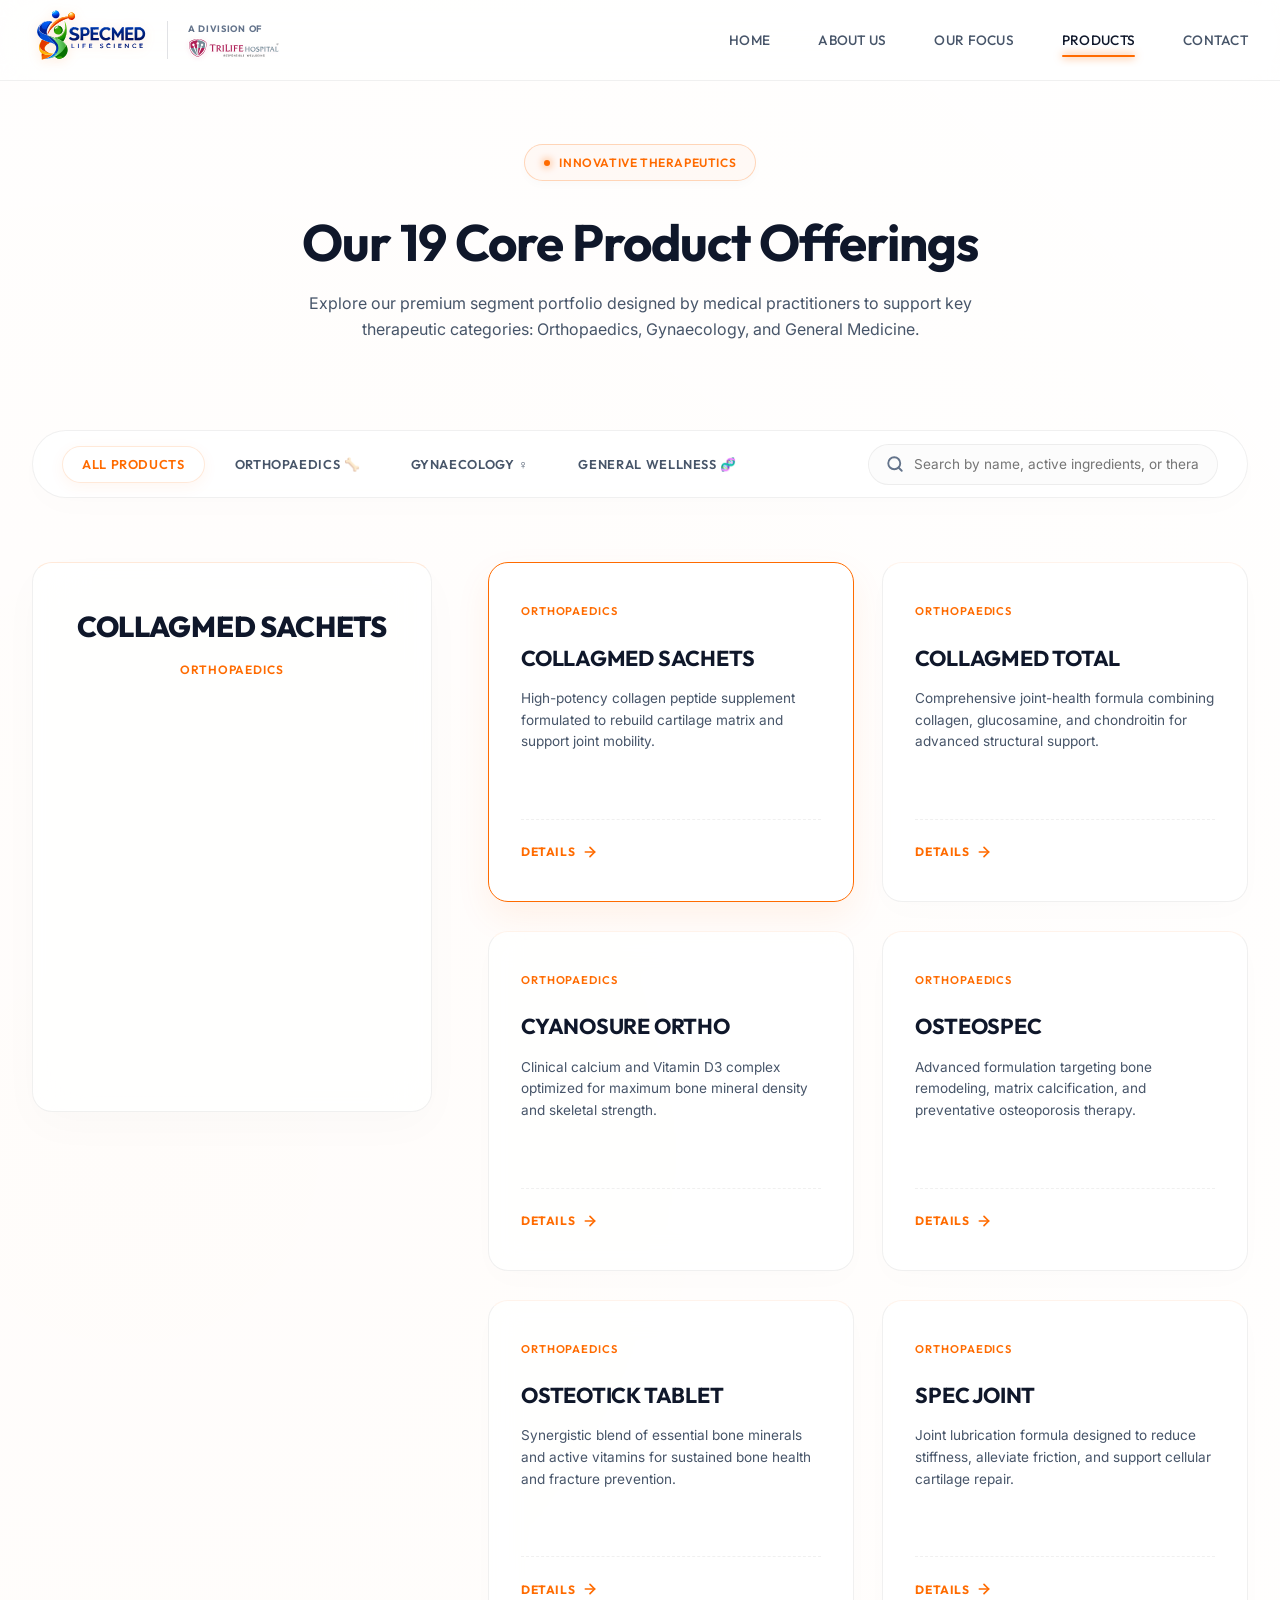
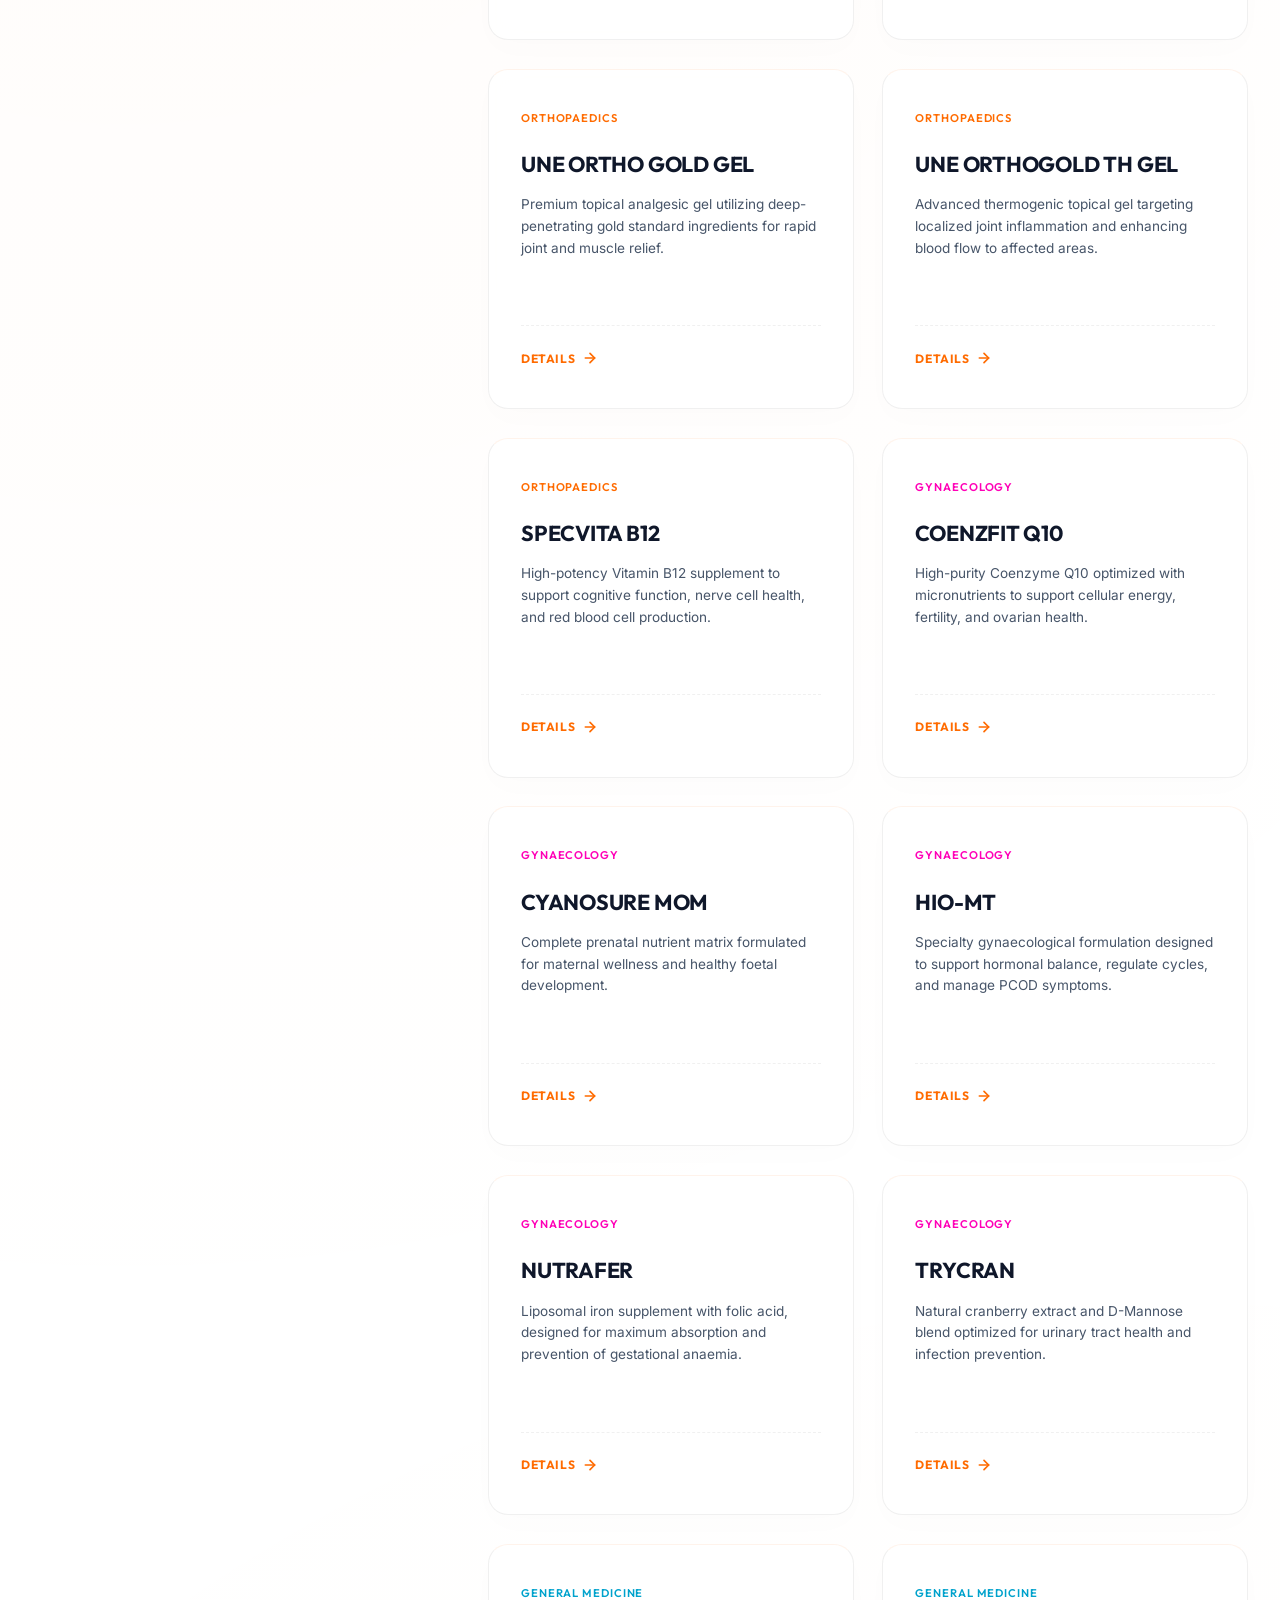
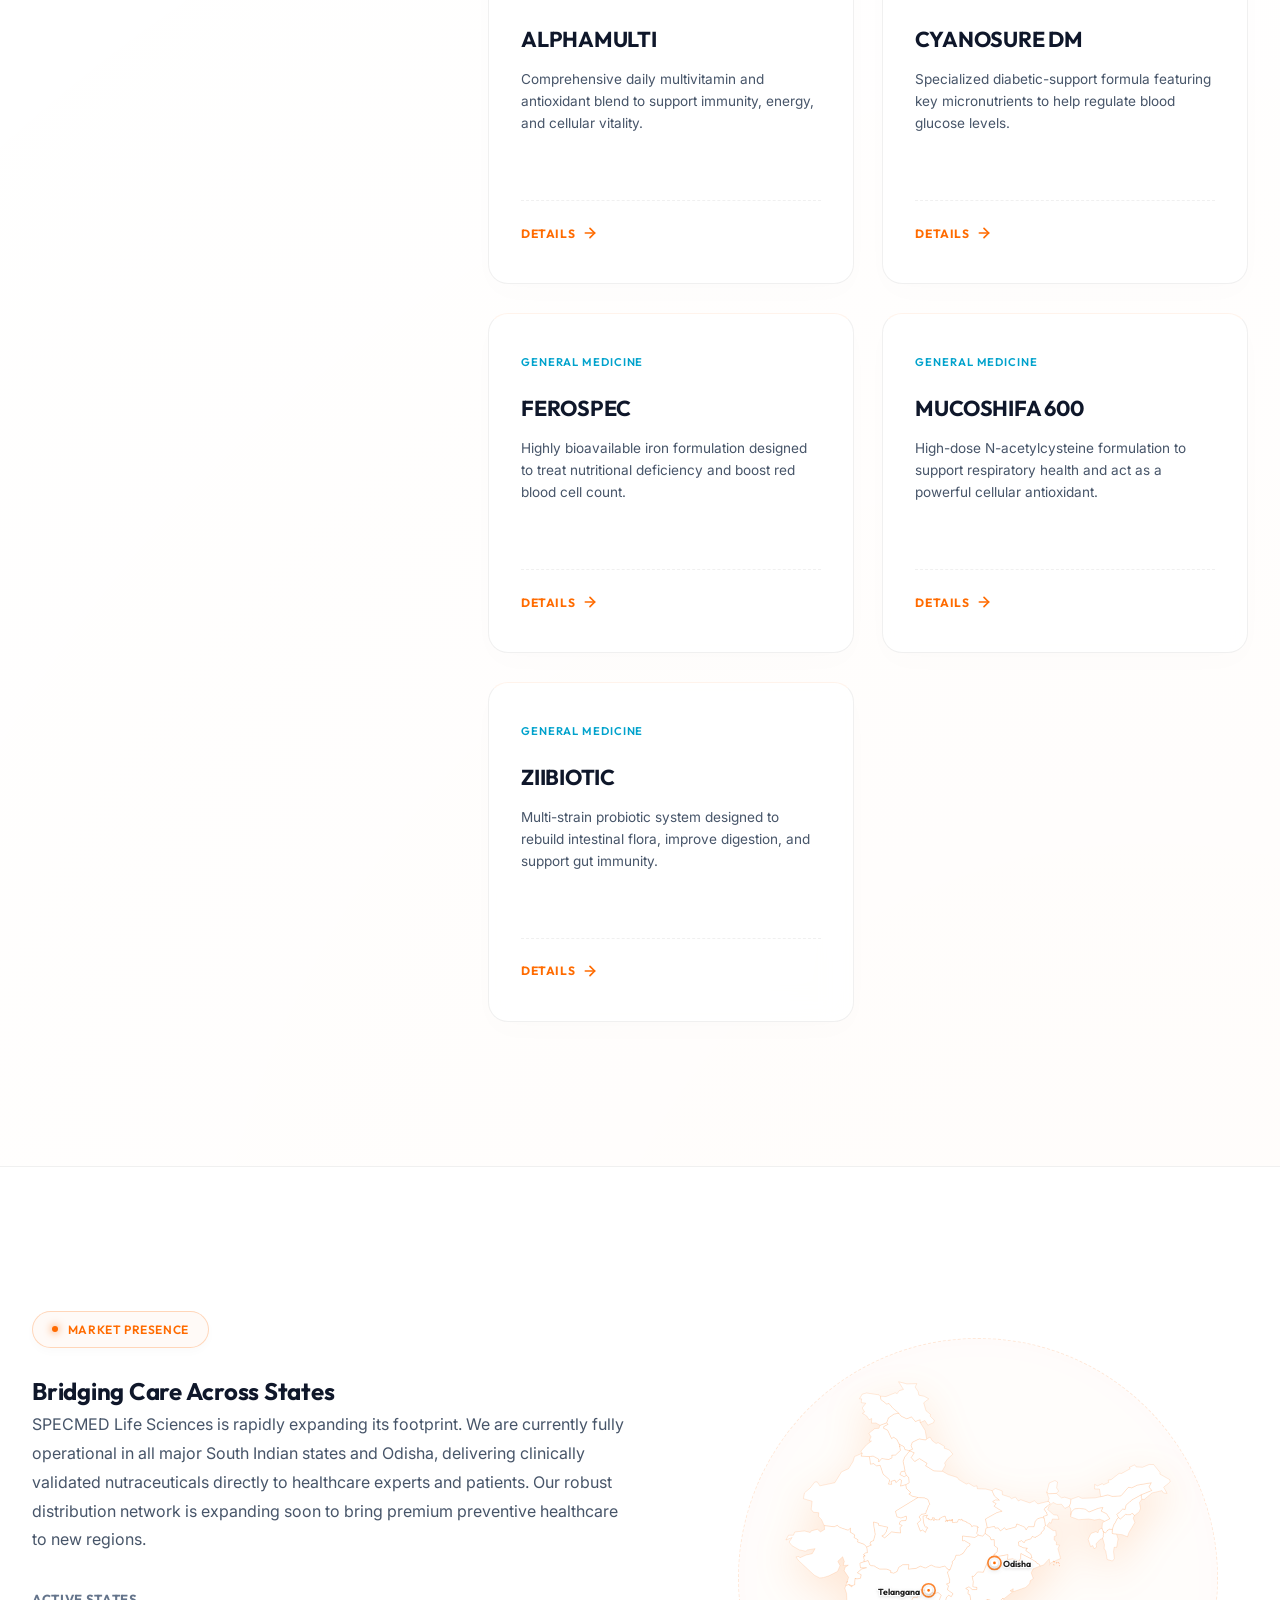
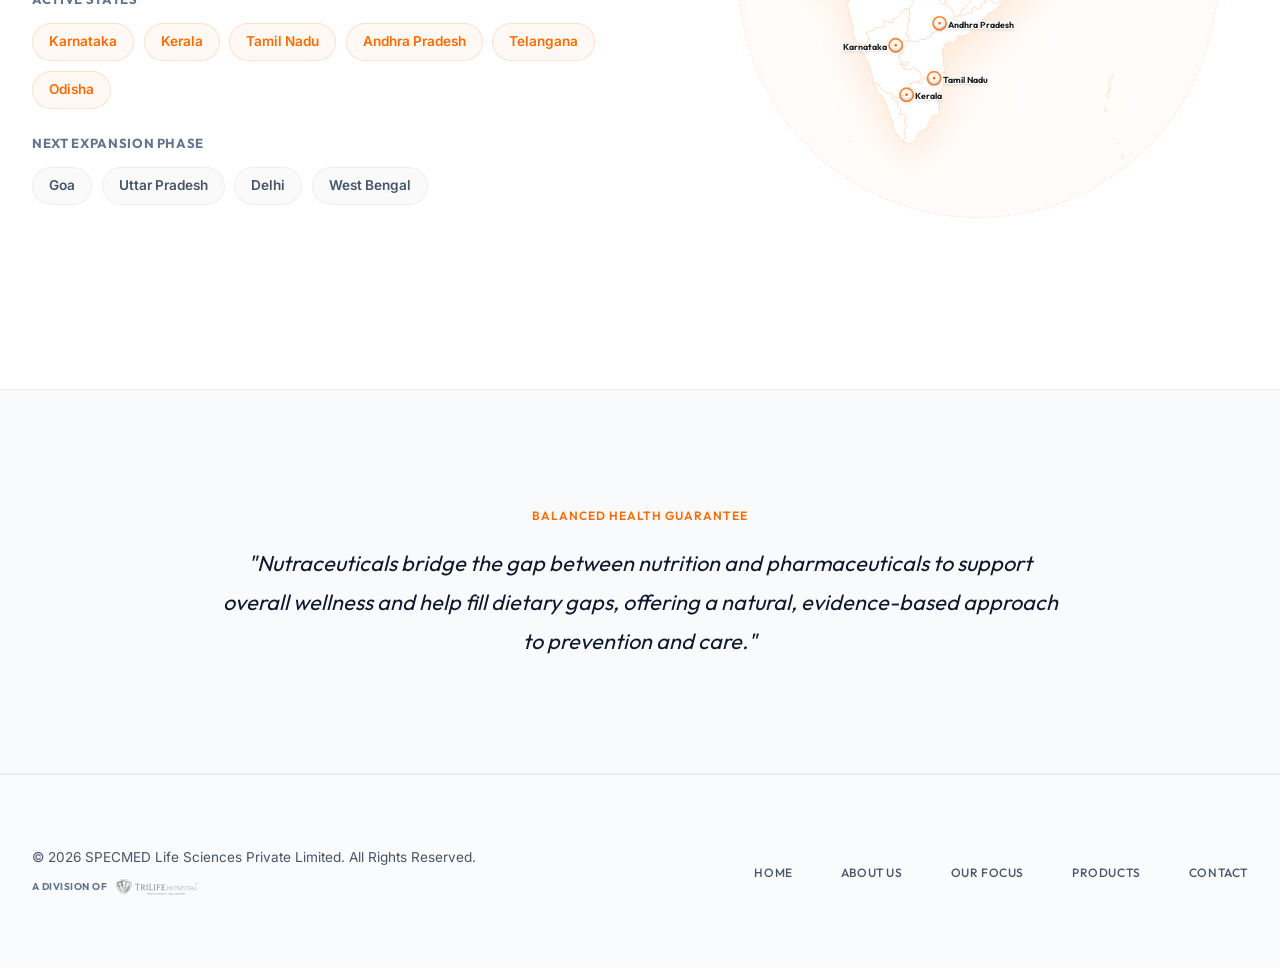
==== products.html @ 6618d9c5 "Initial commit: SpecMed website layout and assets" ====
<!DOCTYPE html>
<html lang="en">
<head>
    <meta charset="UTF-8">
    <meta name="viewport" content="width=device-width, initial-scale=1.0">
    <title>SPECMED Life Sciences | Pioneering Preventive Healthcare</title>
    <meta name="description" content="SPECMED Life Sciences Private Limited is a fast-growing pharmaceutical company based in Bengaluru, India. Founded by surgeons, we deliver quality medicines and preventive nutraceuticals.">
    <!-- CSS Stylesheet -->
    <link rel="stylesheet" href="styles.css">
</head>
<body>

    <!-- Background 3D effects canvases (visual enhancements behind text content) -->
    <div id="particles-bg-canvas"></div>

    <!-- Header / Navigation Bar -->
    <header class="header" id="header">
        <div class="container nav-container">
            <!-- Brand Identity -->
                        <div class="brand">
                <a href="index.html" class="logo-wrapper" style="text-decoration: none; color: inherit;">
                    <!-- Clean display of updated SVG logo -->
                    <img src="logo updated.svg" alt="SPECMED Life Sciences Logo">
                </a>
                <div class="brand-divider"></div>
                <a href="https://www.trilife.in/" target="_blank" class="division-badge" style="text-decoration: none; color: inherit;">
                    <span class="division-text">A Division of</span>
                    <img src="trilife_logo.svg" alt="TriLife Hospital Logo" class="trilife-logo">
                </a>
            </div>

            <!-- Navigation Links -->
            <nav>
                <ul class="nav-menu" id="nav-menu">
                    <li><a href="index.html" class="nav-link">Home</a></li>
                    <li><a href="about.html" class="nav-link">About Us</a></li>
                    <li><a href="focus.html" class="nav-link">Our Focus</a></li>
                    <li><a href="products.html" class="nav-link">Products</a></li>
                    <li><a href="contact.html" class="nav-link">Contact</a></li>
                </ul>
            </nav>

            <!-- Mobile Nav Toggle -->
            <button class="nav-toggle" id="nav-toggle" aria-label="Toggle Menu">
                <span></span>
                <span></span>
                <span></span>
            </button>
        </div>
    </header>

    <!-- Main Content -->
    <main>
        <section class="product-section section-padding" id="products">
            <div class="container">
                <div class="product-header">
                    <span class="badge">Innovative Therapeutics</span>
                    <h2>Our 19 Core Product Offerings</h2>
                    <p>Explore our premium segment portfolio designed by medical practitioners to support key therapeutic categories: Orthopaedics, Gynaecology, and General Medicine.</p>
                </div>

                <div class="product-controls">
                    <div class="product-filters">
                        <button class="filter-btn active" data-filter="all">All Products</button>
                        <button class="filter-btn" data-filter="Orthopaedics">Orthopaedics &#129460;</button>
                        <button class="filter-btn" data-filter="Gynaecology">Gynaecology &#9792;</button>
                        <button class="filter-btn" data-filter="General Medicine">General Wellness &#129516;</button>
                    </div>
                    <div class="product-search-wrapper">
                        <svg class="search-icon" width="18" height="18" viewBox="0 0 24 24" fill="none" stroke="currentColor" stroke-width="2.5" stroke-linecap="round" stroke-linejoin="round"><circle cx="11" cy="11" r="8"></circle><line x1="21" y1="21" x2="16.65" y2="16.65"></line></svg>
                        <input type="text" id="product-search" placeholder="Search by name, active ingredients, or therapeutic uses...">
                    </div>
                </div>

                <div class="product-catalog-split">
                    <!-- Left: Sticky 3D Pill Bottle Visualizer -->
                    <div class="product-3d-sticky-viewer">
                        <div class="product-3d-title-overlay">
                            <h3 id="bottle-preview-title">COLLAGMED SACHETS</h3>
                            <span id="bottle-preview-category">Orthopaedics</span>
                        </div>
                        <div id="product-3d-canvas" style="width: 100%; height: 100%;"></div>
                        <div class="product-custom-photo-container" id="product-custom-photo-container" style="display: none;">
                            <div class="product-custom-photo-wrapper" id="product-custom-photo-wrapper">
                                <div class="product-custom-photo-inner" id="product-custom-photo-inner">
                                    <img id="product-custom-photo" src="" alt="Product Photo">
                                </div>
                            </div>
                        </div>
                    </div>

                    <!-- Right: Product Grid (19 products) -->
                    <div class="product-grid-right">
                        <!-- Card 1 (Ortho) -->
                        <div class="product-card active" data-name="COLLAGMED SACHETS" data-category="Orthopaedics" data-color="0xff6b00">
                            <span class="product-cat-tag">Orthopaedics</span>
                            <div class="product-info">
                                <h4 class="product-title">COLLAGMED SACHETS</h4>
                                <p class="product-desc">High-potency collagen peptide supplement formulated to rebuild cartilage matrix and support joint mobility.</p>
                            </div>
                            <div class="product-footer">
                                <a href="contact.html" class="product-link">
                                    Details
                                    <svg width="16" height="16" viewBox="0 0 24 24" fill="none" stroke="currentColor" stroke-width="2.5" stroke-linecap="round" stroke-linejoin="round"><line x1="5" y1="12" x2="19" y2="12"></line><polyline points="12 5 19 12 12 19"></polyline></svg>
                                </a>
                            </div>
                        </div>

                        <!-- Card 2 (Ortho) -->
                        <div class="product-card" data-name="COLLAGMED TOTAL" data-category="Orthopaedics" data-color="0xff6b00">
                            <span class="product-cat-tag">Orthopaedics</span>
                            <div class="product-info">
                                <h4 class="product-title">COLLAGMED TOTAL</h4>
                                <p class="product-desc">Comprehensive joint-health formula combining collagen, glucosamine, and chondroitin for advanced structural support.</p>
                            </div>
                            <div class="product-footer">
                                <a href="contact.html" class="product-link">
                                    Details
                                    <svg width="16" height="16" viewBox="0 0 24 24" fill="none" stroke="currentColor" stroke-width="2.5" stroke-linecap="round" stroke-linejoin="round"><line x1="5" y1="12" x2="19" y2="12"></line><polyline points="12 5 19 12 12 19"></polyline></svg>
                                </a>
                            </div>
                        </div>

                        <!-- Card 3 (Ortho) -->
                        <div class="product-card" data-name="CYANOSURE ORTHO" data-category="Orthopaedics" data-color="0xff6b00">
                            <span class="product-cat-tag">Orthopaedics</span>
                            <div class="product-info">
                                <h4 class="product-title">CYANOSURE ORTHO</h4>
                                <p class="product-desc">Clinical calcium and Vitamin D3 complex optimized for maximum bone mineral density and skeletal strength.</p>
                            </div>
                            <div class="product-footer">
                                <a href="contact.html" class="product-link">
                                    Details
                                    <svg width="16" height="16" viewBox="0 0 24 24" fill="none" stroke="currentColor" stroke-width="2.5" stroke-linecap="round" stroke-linejoin="round"><line x1="5" y1="12" x2="19" y2="12"></line><polyline points="12 5 19 12 12 19"></polyline></svg>
                                </a>
                            </div>
                        </div>

                        <!-- Card 4 (Ortho) -->
                        <div class="product-card" data-name="OSTEOSPEC" data-category="Orthopaedics" data-color="0xff6b00">
                            <span class="product-cat-tag">Orthopaedics</span>
                            <div class="product-info">
                                <h4 class="product-title">OSTEOSPEC</h4>
                                <p class="product-desc">Advanced formulation targeting bone remodeling, matrix calcification, and preventative osteoporosis therapy.</p>
                            </div>
                            <div class="product-footer">
                                <a href="contact.html" class="product-link">
                                    Details
                                    <svg width="16" height="16" viewBox="0 0 24 24" fill="none" stroke="currentColor" stroke-width="2.5" stroke-linecap="round" stroke-linejoin="round"><line x1="5" y1="12" x2="19" y2="12"></line><polyline points="12 5 19 12 12 19"></polyline></svg>
                                </a>
                            </div>
                        </div>

                        <!-- Card 5 (Ortho) -->
                        <div class="product-card" data-name="OSTEOTICK TABLET" data-category="Orthopaedics" data-color="0xff6b00">
                            <span class="product-cat-tag">Orthopaedics</span>
                            <div class="product-info">
                                <h4 class="product-title">OSTEOTICK TABLET</h4>
                                <p class="product-desc">Synergistic blend of essential bone minerals and active vitamins for sustained bone health and fracture prevention.</p>
                            </div>
                            <div class="product-footer">
                                <a href="contact.html" class="product-link">
                                    Details
                                    <svg width="16" height="16" viewBox="0 0 24 24" fill="none" stroke="currentColor" stroke-width="2.5" stroke-linecap="round" stroke-linejoin="round"><line x1="5" y1="12" x2="19" y2="12"></line><polyline points="12 5 19 12 12 19"></polyline></svg>
                                </a>
                            </div>
                        </div>

                        <!-- Card 6 (Ortho) -->
                        <div class="product-card" data-name="SPEC JOINT" data-category="Orthopaedics" data-color="0xff6b00">
                            <span class="product-cat-tag">Orthopaedics</span>
                            <div class="product-info">
                                <h4 class="product-title">SPEC JOINT</h4>
                                <p class="product-desc">Joint lubrication formula designed to reduce stiffness, alleviate friction, and support cellular cartilage repair.</p>
                            </div>
                            <div class="product-footer">
                                <a href="contact.html" class="product-link">
                                    Details
                                    <svg width="16" height="16" viewBox="0 0 24 24" fill="none" stroke="currentColor" stroke-width="2.5" stroke-linecap="round" stroke-linejoin="round"><line x1="5" y1="12" x2="19" y2="12"></line><polyline points="12 5 19 12 12 19"></polyline></svg>
                                </a>
                            </div>
                        </div>

                        <!-- Card 7 (Ortho) -->
                        <div class="product-card" data-name="UNE ORTHO GOLD GEL" data-category="Orthopaedics" data-color="0xff6b00">
                            <span class="product-cat-tag">Orthopaedics</span>
                            <div class="product-info">
                                <h4 class="product-title">UNE ORTHO GOLD GEL</h4>
                                <p class="product-desc">Premium topical analgesic gel utilizing deep-penetrating gold standard ingredients for rapid joint and muscle relief.</p>
                            </div>
                            <div class="product-footer">
                                <a href="contact.html" class="product-link">
                                    Details
                                    <svg width="16" height="16" viewBox="0 0 24 24" fill="none" stroke="currentColor" stroke-width="2.5" stroke-linecap="round" stroke-linejoin="round"><line x1="5" y1="12" x2="19" y2="12"></line><polyline points="12 5 19 12 12 19"></polyline></svg>
                                </a>
                            </div>
                        </div>

                        <!-- Card 8 (Ortho) -->
                        <div class="product-card" data-name="UNE ORTHOGOLD TH GEL" data-category="Orthopaedics" data-color="0xff6b00">
                            <span class="product-cat-tag">Orthopaedics</span>
                            <div class="product-info">
                                <h4 class="product-title">UNE ORTHOGOLD TH GEL</h4>
                                <p class="product-desc">Advanced thermogenic topical gel targeting localized joint inflammation and enhancing blood flow to affected areas.</p>
                            </div>
                            <div class="product-footer">
                                <a href="contact.html" class="product-link">
                                    Details
                                    <svg width="16" height="16" viewBox="0 0 24 24" fill="none" stroke="currentColor" stroke-width="2.5" stroke-linecap="round" stroke-linejoin="round"><line x1="5" y1="12" x2="19" y2="12"></line><polyline points="12 5 19 12 12 19"></polyline></svg>
                                </a>
                            </div>
                        </div>



                        <!-- Card Moved (Ortho) -->
                        <div class="product-card" data-name="SPECVITA B12" data-category="Orthopaedics" data-color="0xff6b00">
                            <span class="product-cat-tag">Orthopaedics</span>
                            <div class="product-info">
                                <h4 class="product-title">SPECVITA  B12</h4>
                                <p class="product-desc">High-potency Vitamin B12 supplement to support cognitive function, nerve cell health, and red blood cell production.</p>
                            </div>
                            <div class="product-footer">
                                <a href="contact.html" class="product-link">
                                    Details
                                    <svg width="16" height="16" viewBox="0 0 24 24" fill="none" stroke="currentColor" stroke-width="2.5" stroke-linecap="round" stroke-linejoin="round"><line x1="5" y1="12" x2="19" y2="12"></line><polyline points="12 5 19 12 12 19"></polyline></svg>
                                </a>
                            </div>
                        </div>

                        <!-- Card 9 (Gynaec) -->
                        <div class="product-card" data-name="COENZFIT Q10" data-category="Gynaecology" data-color="0xff00b7">
                            <span class="product-cat-tag">Gynaecology</span>
                            <div class="product-info">
                                <h4 class="product-title">COENZFIT Q10</h4>
                                <p class="product-desc">High-purity Coenzyme Q10 optimized with micronutrients to support cellular energy, fertility, and ovarian health.</p>
                            </div>
                            <div class="product-footer">
                                <a href="contact.html" class="product-link">
                                    Details
                                    <svg width="16" height="16" viewBox="0 0 24 24" fill="none" stroke="currentColor" stroke-width="2.5" stroke-linecap="round" stroke-linejoin="round"><line x1="5" y1="12" x2="19" y2="12"></line><polyline points="12 5 19 12 12 19"></polyline></svg>
                                </a>
                            </div>
                        </div>

                        <!-- Card 10 (Gynaec) -->
                        <div class="product-card" data-name="CYANOSURE MOM" data-category="Gynaecology" data-color="0xff00b7">
                            <span class="product-cat-tag">Gynaecology</span>
                            <div class="product-info">
                                <h4 class="product-title">CYANOSURE MOM</h4>
                                <p class="product-desc">Complete prenatal nutrient matrix formulated for maternal wellness and healthy foetal development.</p>
                            </div>
                            <div class="product-footer">
                                <a href="contact.html" class="product-link">
                                    Details
                                    <svg width="16" height="16" viewBox="0 0 24 24" fill="none" stroke="currentColor" stroke-width="2.5" stroke-linecap="round" stroke-linejoin="round"><line x1="5" y1="12" x2="19" y2="12"></line><polyline points="12 5 19 12 12 19"></polyline></svg>
                                </a>
                            </div>
                        </div>

                        <!-- Card 11 (Gynaec) -->
                        <div class="product-card" data-name="HIO-MT" data-category="Gynaecology" data-color="0xff00b7">
                            <span class="product-cat-tag">Gynaecology</span>
                            <div class="product-info">
                                <h4 class="product-title">HIO-MT</h4>
                                <p class="product-desc">Specialty gynaecological formulation designed to support hormonal balance, regulate cycles, and manage PCOD symptoms.</p>
                            </div>
                            <div class="product-footer">
                                <a href="contact.html" class="product-link">
                                    Details
                                    <svg width="16" height="16" viewBox="0 0 24 24" fill="none" stroke="currentColor" stroke-width="2.5" stroke-linecap="round" stroke-linejoin="round"><line x1="5" y1="12" x2="19" y2="12"></line><polyline points="12 5 19 12 12 19"></polyline></svg>
                                </a>
                            </div>
                        </div>

                        <!-- Card 12 (Gynaec) -->
                        <div class="product-card" data-name="NUTRAFER" data-category="Gynaecology" data-color="0xff00b7">
                            <span class="product-cat-tag">Gynaecology</span>
                            <div class="product-info">
                                <h4 class="product-title">NUTRAFER</h4>
                                <p class="product-desc">Liposomal iron supplement with folic acid, designed for maximum absorption and prevention of gestational anaemia.</p>
                            </div>
                            <div class="product-footer">
                                <a href="contact.html" class="product-link">
                                    Details
                                    <svg width="16" height="16" viewBox="0 0 24 24" fill="none" stroke="currentColor" stroke-width="2.5" stroke-linecap="round" stroke-linejoin="round"><line x1="5" y1="12" x2="19" y2="12"></line><polyline points="12 5 19 12 12 19"></polyline></svg>
                                </a>
                            </div>
                        </div>



                        <!-- Card Moved (Gynae) -->
                        <div class="product-card" data-name="TRYCRAN" data-category="Gynaecology" data-color="0xff00b7">
                            <span class="product-cat-tag">Gynaecology</span>
                            <div class="product-info">
                                <h4 class="product-title">TRYCRAN</h4>
                                <p class="product-desc">Natural cranberry extract and D-Mannose blend optimized for urinary tract health and infection prevention.</p>
                            </div>
                            <div class="product-footer">
                                <a href="contact.html" class="product-link">
                                    Details
                                    <svg width="16" height="16" viewBox="0 0 24 24" fill="none" stroke="currentColor" stroke-width="2.5" stroke-linecap="round" stroke-linejoin="round"><line x1="5" y1="12" x2="19" y2="12"></line><polyline points="12 5 19 12 12 19"></polyline></svg>
                                </a>
                            </div>
                        </div>

                        <!-- Card 13 (General) -->
                        <div class="product-card" data-name="ALPHAMULTI" data-category="General Medicine" data-color="0x00e1ff">
                            <span class="product-cat-tag">General Medicine</span>
                            <div class="product-info">
                                <h4 class="product-title">ALPHAMULTI</h4>
                                <p class="product-desc">Comprehensive daily multivitamin and antioxidant blend to support immunity, energy, and cellular vitality.</p>
                            </div>
                            <div class="product-footer">
                                <a href="contact.html" class="product-link">
                                    Details
                                    <svg width="16" height="16" viewBox="0 0 24 24" fill="none" stroke="currentColor" stroke-width="2.5" stroke-linecap="round" stroke-linejoin="round"><line x1="5" y1="12" x2="19" y2="12"></line><polyline points="12 5 19 12 12 19"></polyline></svg>
                                </a>
                            </div>
                        </div>

                        <!-- Card 14 (General) -->
                        <div class="product-card" data-name="CYANOSURE DM" data-category="General Medicine" data-color="0x00e1ff">
                            <span class="product-cat-tag">General Medicine</span>
                            <div class="product-info">
                                <h4 class="product-title">CYANOSURE DM</h4>
                                <p class="product-desc">Specialized diabetic-support formula featuring key micronutrients to help regulate blood glucose levels.</p>
                            </div>
                            <div class="product-footer">
                                <a href="contact.html" class="product-link">
                                    Details
                                    <svg width="16" height="16" viewBox="0 0 24 24" fill="none" stroke="currentColor" stroke-width="2.5" stroke-linecap="round" stroke-linejoin="round"><line x1="5" y1="12" x2="19" y2="12"></line><polyline points="12 5 19 12 12 19"></polyline></svg>
                                </a>
                            </div>
                        </div>

                        <!-- Card 15 (General) -->
                        <div class="product-card" data-name="FEROSPEC" data-category="General Medicine" data-color="0x00e1ff">
                            <span class="product-cat-tag">General Medicine</span>
                            <div class="product-info">
                                <h4 class="product-title">FEROSPEC</h4>
                                <p class="product-desc">Highly bioavailable iron formulation designed to treat nutritional deficiency and boost red blood cell count.</p>
                            </div>
                            <div class="product-footer">
                                <a href="contact.html" class="product-link">
                                    Details
                                    <svg width="16" height="16" viewBox="0 0 24 24" fill="none" stroke="currentColor" stroke-width="2.5" stroke-linecap="round" stroke-linejoin="round"><line x1="5" y1="12" x2="19" y2="12"></line><polyline points="12 5 19 12 12 19"></polyline></svg>
                                </a>
                            </div>
                        </div>

                        <!-- Card 16 (General) -->
                        <div class="product-card" data-name="MUCOSHIFA 600" data-category="General Medicine" data-color="0x00e1ff">
                            <span class="product-cat-tag">General Medicine</span>
                            <div class="product-info">
                                <h4 class="product-title">MUCOSHIFA 600</h4>
                                <p class="product-desc">High-dose N-acetylcysteine formulation to support respiratory health and act as a powerful cellular antioxidant.</p>
                            </div>
                            <div class="product-footer">
                                <a href="contact.html" class="product-link">
                                    Details
                                    <svg width="16" height="16" viewBox="0 0 24 24" fill="none" stroke="currentColor" stroke-width="2.5" stroke-linecap="round" stroke-linejoin="round"><line x1="5" y1="12" x2="19" y2="12"></line><polyline points="12 5 19 12 12 19"></polyline></svg>
                                </a>
                            </div>
                        </div>

                        <!-- Card 19 (General) -->
                        <div class="product-card" data-name="ZIIBIOTIC" data-category="General Medicine" data-color="0x00e1ff">
                            <span class="product-cat-tag">General Medicine</span>
                            <div class="product-info">
                                <h4 class="product-title">ZIIBIOTIC</h4>
                                <p class="product-desc">Multi-strain probiotic system designed to rebuild intestinal flora, improve digestion, and support gut immunity.</p>
                            </div>
                            <div class="product-footer">
                                <a href="contact.html" class="product-link">
                                    Details
                                    <svg width="16" height="16" viewBox="0 0 24 24" fill="none" stroke="currentColor" stroke-width="2.5" stroke-linecap="round" stroke-linejoin="round"><line x1="5" y1="12" x2="19" y2="12"></line><polyline points="12 5 19 12 12 19"></polyline></svg>
                                </a>
                            </div>
                        </div>
                    </div>
                </div>
            </div>
        </section>

        <section class="presence-section section-padding" id="presence">
            <div class="container">
                <div class="presence-grid">
                    <div class="presence-content-col">
                        <span class="badge">Market Presence</span>
                        <h2>Bridging Care Across States</h2>
                        <p class="presence-desc">SPECMED Life Sciences is rapidly expanding its footprint. We are currently fully operational in all major South Indian states and Odisha, delivering clinically validated nutraceuticals directly to healthcare experts and patients. Our robust distribution network is expanding soon to bring premium preventive healthcare to new regions.</p>
                        
                        <div class="presence-legend">
                            <div class="legend-group">
                                <h4 class="legend-group-title">Active States</h4>
                                <div class="legend-items">
                                    <div class="legend-item-pill active-pill">Karnataka</div>
                                    <div class="legend-item-pill active-pill">Kerala</div>
                                    <div class="legend-item-pill active-pill">Tamil Nadu</div>
                                    <div class="legend-item-pill active-pill">Andhra Pradesh</div>
                                    <div class="legend-item-pill active-pill">Telangana</div>
                                    <div class="legend-item-pill active-pill">Odisha</div>
                                </div>
                            </div>
                            <div class="legend-group">
                                <h4 class="legend-group-title">Next Expansion Phase</h4>
                                <div class="legend-items">
                                    <div class="legend-item-pill upcoming-pill">Goa</div>
                                    <div class="legend-item-pill upcoming-pill">Uttar Pradesh</div>
                                    <div class="legend-item-pill upcoming-pill">Delhi</div>
                                    <div class="legend-item-pill upcoming-pill">West Bengal</div>
                                </div>
                            </div>
                        </div>

                        <!-- Metrics removed per request -->
                    </div>
                    
                    <div class="presence-map-col">
                        <div class="map-wrapper">
                            <div class="map-inner">
                                <!-- SVG Map Outline of India -->
                                <svg class="india-svg-map" viewBox="-5 -5 710 725" preserveAspectRatio="xMidYMid meet"><g class="map-states"><path d="M213.7132,655.0103 224.6133,660.1369 236.6393,653.2854 239.3703,641.0678 245.4791,635.3422 260.3799,630.6708 256.8823,626.7899 268.8364,606.3792 279.6886,607.4093 279.5688,594.3292 277.4606,592.6762 277.5804,592.6044 277.5565,592.5804 277.5325,592.5804 277.5565,592.5804 277.5325,592.5804 277.4606,592.6762 279.6646,590.3525 277.3169,576.3860 278.2752,571.4031 278.6345,570.2772 278.6585,570.1814 276.6222,568.8877 279.4490,567.2587 279.8802,566.0370 280.2396,565.2464 286.9952,554.8734 291.5229,534.6783 289.0554,530.9651 289.0315,530.9411 289.0075,530.9172 288.3847,530.6057 288.2649,530.6057 288.0014,530.5818 287.4264,530.5578 286.8515,530.4620 286.0609,530.2225 281.9644,533.1691 275.9514,535.9001 275.9514,535.8522 269.8426,536.6427 263.2067,541.8172 254.8220,540.1643 250.2225,542.5120 247.4196,549.1239 240.8795,548.0219 233.5489,544.9076 230.6982,547.2313 229.9316,548.9083 229.8118,549.1718 229.7159,549.4114 229.7159,549.4353 229.7159,549.4114 229.7159,549.4353 225.7153,550.2498 226.0986,557.5804 222.6968,561.2697 228.9014,561.9405 227.5838,567.4025 221.6427,571.9781 209.1615,571.1396 207.4606,574.5175 207.8200,575.3320 207.8919,575.4517 197.7584,574.2539 193.0151,576.5777 204.1547,584.4593 203.1485,591.6701 207.2211,593.2512 209.1855,595.5510 207.2930,606.7864 215.6297,605.5886 218.2888,608.6071 215.4620,623.5079 220.8042,627.1253 214.9110,637.5941 217.2827,647.6078 213.7132,655.0103 M289.5346,529.0726 289.6783,528.7851 289.5346,529.0726Z" /><path d="M176.3176,573.6311 176.1978,573.3436 176.3176,573.6311 M278.6585,570.1814 279.4490,567.2587 276.6222,568.8877 278.6585,570.1814 M278.2752,571.4031 278.6345,570.2772 278.2752,571.4031 M277.4606,592.6762 277.5325,592.5804 277.5565,592.5804 277.5325,592.5804 277.5565,592.5804 277.5804,592.6044 277.4606,592.6762 279.5688,594.3292 279.6646,590.3525 277.4606,592.6762 M279.8802,566.0370 280.2396,565.2464 279.8802,566.0370 M336.3450,452.4127 336.3210,452.4127 336.3450,452.4127 336.3210,452.4127 336.0815,452.8200 335.9856,452.8200 335.9856,452.8439 335.9856,452.8200 335.9856,452.8439 335.9617,452.8200 336.3450,452.4127Z" /><path d="M206.0712,113.5044 215.2464,118.5113 216.7077,123.6379 225.4038,125.9617 225.1643,125.5065 231.0096,122.8713 228.2546,116.7146 230.5305,110.2943 242.9398,104.3532 254.8220,106.3415 256.4990,104.2334 253.7919,88.7817 244.8084,74.4079 244.6407,69.0418 235.7290,72.2758 228.9014,63.7953 220.3012,67.4127 209.6646,62.3819 205.9274,57.1834 197.1116,58.7406 186.2355,66.2149 185.5886,69.2813 183.4086,74.9110 185.9240,77.5941 178.2580,81.4750 177.8747,84.9008 185.2053,88.2786 192.5838,103.9220 196.3210,101.3107 202.0705,105.0719 206.0712,113.5044Z" /><path d="M475.2430,201.8070 476.7762,202.7652 478.7166,204.2026 492.7789,203.4600 496.9713,199.0520 493.1862,193.3504 494.9589,182.6181 490.0719,180.0068 479.8665,184.3669 475.2430,201.8070Z" /><path d="M219.6543,170.5681 216.4203,162.3990 210.0000,163.8125 207.5325,168.9870 215.5578,173.2512 219.6543,170.5681Z" /><path d="M216.4203,162.3990 219.6543,170.5681 223.4873,174.0897 224.4695,183.9596 218.1930,187.6968 219.5585,194.3326 227.6797,202.2382 223.8706,204.4422 229.9555,208.5387 240.6639,210.9822 252.7139,211.7728 258.8946,214.6475 260.6674,220.0137 261.6016,221.9062 261.6256,222.3614 262.5838,222.7687 262.6078,222.7687 262.5838,222.7687 262.6078,222.7687 262.3203,223.0801 260.9069,224.9487 260.1403,225.4517 259.3258,226.7933 259.3977,226.8172 259.4216,226.8172 259.3977,226.8172 259.4216,226.8172 257.9843,230.7221 257.6728,231.8480 256.2594,235.0103 255.6366,235.5852 255.6605,235.5852 255.6366,235.5852 255.5886,235.5613 255.6126,235.5613 255.6366,235.5852 255.6605,235.5852 255.6126,235.5613 255.5886,235.5613 255.5886,235.5373 255.6126,235.3936 255.6126,235.3696 255.6126,235.3936 255.6126,235.3696 255.6366,235.2259 254.7502,239.9932 247.9945,241.2389 247.9706,241.2389 247.9945,241.2389 247.9706,241.2389 247.8747,241.2149 247.5394,241.1191 247.4914,241.1191 247.3238,241.0472 246.5811,241.5743 246.5092,241.6701 242.6523,246.1978 243.1314,246.3655 243.2272,247.7070 243.3470,247.8029 243.5147,247.8268 244.2574,248.5934 246.0062,251.9233 239.3943,257.9363 244.8802,272.3101 248.7851,270.2259 254.2471,274.5380 257.3374,266.9678 257.3374,266.9439 257.3614,266.9199 258.6071,266.9439 258.0561,265.7700 257.4572,265.0274 257.1458,264.3566 254.5346,264.4764 253.3607,263.5421 253.3128,263.2546 253.2649,263.1828 253.2409,263.1828 253.2649,263.1828 253.2409,263.1828 250.9651,256.2834 250.4860,255.7563 250.7974,254.8220 249.9350,244.8563 257.8884,242.9877 255.6366,246.8686 254.9179,247.4435 259.4695,249.7194 259.7570,248.8330 260.2122,249.0007 260.4517,251.6119 260.6194,251.4682 260.9069,251.2526 261.0746,250.6776 262.3203,251.9473 265.7221,251.5161 265.8419,251.8994 265.8658,251.8994 266.1773,251.6838 266.6085,250.5578 267.5907,247.5154 267.8782,248.1862 269.0760,248.3299 270.7050,248.4976 270.6092,248.5455 270.2977,248.7611 270.0103,248.9767 269.2916,251.6359 269.8186,252.3785 269.8426,252.3785 269.8186,252.3785 269.8426,252.3785 269.8665,252.3546 269.9384,252.3306 273.1006,250.8214 273.1246,250.9172 273.1246,250.9411 273.8433,251.2526 273.6756,251.7556 275.4244,251.9233 280.1916,251.4203 280.3593,251.3963 280.3833,251.4203 280.4073,251.4203 280.3833,251.4203 280.3593,251.3723 280.3593,251.3963 280.3593,251.3723 280.3354,251.3484 280.0719,251.2286 279.9521,249.8152 279.9281,249.5038 280.3593,248.8090 280.5989,248.9767 280.7666,249.0246 280.8385,249.0486 283.7132,247.1081 283.8090,247.0123 283.8090,246.9884 283.8090,247.0123 283.8090,246.9884 283.8330,246.9644 288.6961,245.2635 290.0856,244.8563 292.1218,251.9952 291.6667,252.6660 291.2594,253.5044 291.1157,253.6482 290.7803,253.7201 290.7563,253.7440 290.7803,253.7201 290.7563,253.7440 290.7324,253.7440 290.3012,253.4565 290.5886,254.6064 290.9001,254.7502 291.6906,254.4148 292.3135,253.8398 292.8645,253.1930 293.0561,253.4805 293.1759,253.4565 293.1759,253.4326 293.1759,253.4565 293.1759,253.4326 293.2478,253.0972 293.6790,253.1930 293.7029,253.1930 293.6790,253.1930 293.7029,253.1930 294.0623,253.0014 294.0144,253.8638 293.8706,254.9418 295.3320,253.5524 295.3799,252.8576 294.7570,252.5222 294.9487,252.4743 294.9966,252.4743 295.0684,252.4504 295.0924,252.4504 295.0684,252.4504 295.0924,252.4504 295.1403,252.4743 296.8172,253.0732 297.5359,252.9774 297.6318,253.0493 297.8234,253.1930 297.8234,253.2170 297.8234,253.1930 297.8234,253.2170 297.8474,252.9295 297.6078,252.9055 297.4641,252.3546 297.5599,251.4442 298.5181,251.9713 298.6140,252.7139 298.6140,252.6660 298.5900,252.6420 298.6140,252.6660 298.6140,252.7139 298.6619,252.7139 299.3806,252.8576 299.5483,253.6482 302.1355,253.3368 300.5065,251.5640 300.5305,251.5161 300.5305,251.5640 300.5065,251.5640 300.5305,251.5640 300.8658,251.6119 303.0459,251.9233 303.0698,252.0671 303.1177,252.3066 303.1417,252.3785 303.3573,251.3723 303.3573,251.3484 303.3573,251.3723 303.3573,251.3484 303.3333,250.5339 303.3573,250.5339 303.3333,250.5339 303.3573,250.5339 303.3333,256.5469 306.3758,256.5229 307.1184,256.5469 307.8850,256.1636 312.2930,256.1157 314.7604,251.0130 315.8864,251.0370 317.7070,251.7077 319.2163,252.5222 319.5038,250.5818 319.5277,250.4620 320.1506,250.4860 320.1506,250.3901 321.8036,252.1389 322.3785,252.3306 322.3785,252.5222 322.3546,252.5222 322.3785,252.5222 322.3546,252.5222 321.6119,253.0493 328.4873,254.8939 328.8467,255.2053 329.1581,256.4271 335.8898,259.2539 335.9856,259.1821 336.0335,259.1581 335.9856,259.1821 335.8898,259.2539 336.2731,260.2601 337.2793,260.7632 338.2854,262.8474 338.4531,264.2368 341.0164,262.8474 342.4059,262.6078 348.3710,263.3984 348.3710,263.4223 349.8323,264.0691 350.3833,264.8118 350.4552,265.1232 350.5031,265.6263 349.1855,265.6742 348.9699,265.5784 348.4428,265.4825 348.9699,266.8241 348.6824,267.9261 349.3532,269.8186 347.4606,276.0472 347.7242,276.2868 350.5270,279.1136 350.6468,279.7365 358.5284,281.5092 362.9843,276.3347 364.6851,266.9678 367.1526,266.1773 363.6550,250.1027 383.9938,238.7714 394.0315,235.8487 379.3224,226.6975 383.3231,222.0021 376.8549,218.4326 381.1670,215.5578 389.1444,215.8693 380.1369,208.3231 375.6331,198.4771 364.4935,195.4107 348.7782,194.8836 348.1314,189.6133 342.5017,190.7153 332.8474,184.7741 328.7509,186.4511 314.8802,178.2341 312.2690,174.3053 295.7632,169.1307 284.8152,162.8303 269.4832,162.2074 256.8104,154.3737 256.2834,153.4873 255.4209,153.1999 255.2053,153.3436 254.7023,153.3196 257.4093,148.6003 243.2991,139.9281 234.6749,145.1027 228.4942,138.1793 234.0520,129.4593 225.1643,125.5065 225.4038,125.9617 216.5400,136.9097 213.4257,144.8152 216.8515,161.5606 216.4203,162.3990 M269.0281,253.2170 269.0281,252.9774 268.0459,251.3723 269.0281,253.2170Z" /><path d="M218.1930,187.6968 224.4695,183.9596 223.4873,174.0897 219.6543,170.5681 215.5578,173.2512 207.5325,168.9870 210.0000,163.8125 216.4203,162.3990 216.8515,161.5606 213.4257,144.8152 216.5400,136.9097 225.4038,125.9617 216.7077,123.6379 215.2464,118.5113 206.0712,113.5044 207.5565,116.8344 207.3648,118.6790 207.3169,118.7269 208.5387,125.2190 199.6509,133.3402 192.8474,133.6277 193.2546,138.5866 187.0500,141.5811 174.6167,139.6886 169.1547,145.9172 169.2984,140.9582 158.8296,135.2088 152.1218,136.4305 154.0623,150.4928 159.8836,149.3190 165.2738,153.4873 171.6461,152.2656 176.9405,168.2683 189.0862,178.9767 186.7625,186.4990 192.8474,186.9541 191.7454,181.6359 198.7885,179.3600 200.4894,183.8398 207.5325,177.6831 210.6708,179.6235 208.7543,190.2361 218.1930,187.6968Z" /><path d="M138.8741,130.2977 136.9815,135.6639 152.1218,136.4305 158.8296,135.2088 169.2984,140.9582 169.1547,145.9172 174.6167,139.6886 187.0500,141.5811 193.2546,138.5866 192.8474,133.6277 199.6509,133.3402 208.5387,125.2190 207.3169,118.7269 207.3648,118.6790 207.3169,118.7269 207.5565,116.8344 206.0712,113.5044 202.0705,105.0719 196.3210,101.3107 192.5838,103.9220 185.2053,88.2786 177.8747,84.9008 178.2580,81.4750 185.9240,77.5941 183.4086,74.9110 171.4305,79.2950 169.7296,84.7091 161.7043,85.5236 151.1875,93.9562 155.1643,100.2088 151.7385,107.9227 156.0267,108.0185 147.1869,114.7502 136.6461,126.4168 138.8741,130.2977Z" /><path d="M207.3169,118.7269 207.3648,118.6790 207.5565,116.8344 207.3169,118.7269Z" /><path d="M69.9281,262.2245 88.0630,264.2129 93.6687,261.8652 98.5558,265.6502 113.3607,270.6810 117.7687,266.8960 117.1937,274.1307 125.5065,279.1376 123.9973,283.7851 131.2799,287.8576 130.5852,291.9781 142.7070,296.3621 147.1629,301.3210 156.0986,297.3443 153.2717,295.7871 154.6851,291.4990 159.8118,289.5106 162.9500,277.8919 160.4825,263.1348 159.7159,255.5647 166.2320,257.3854 168.8433,258.5592 168.9391,261.5777 185.3730,265.0753 182.9774,271.9747 182.9774,272.8850 178.8330,278.7782 174.5688,280.8385 179.9350,284.6235 192.5359,273.7474 209.0178,275.7358 208.2512,265.7461 212.0363,261.6735 206.6701,259.4216 208.3949,254.6304 210.7187,253.3368 218.8638,252.8337 219.8939,248.4976 219.4148,244.6646 209.5448,247.9945 202.3340,245.7906 199.8905,235.8487 240.6639,210.9822 229.9555,208.5387 223.8706,204.4422 227.6797,202.2382 219.5585,194.3326 218.1930,187.6968 208.7543,190.2361 210.6708,179.6235 207.5325,177.6831 200.4894,183.8398 198.7885,179.3600 191.7454,181.6359 192.8474,186.9541 186.7625,186.4990 189.0862,178.9767 176.9405,168.2683 171.6461,152.2656 165.2738,153.4873 159.8836,149.3190 154.0623,150.4928 152.1218,136.4305 136.9815,135.6639 138.8741,130.2977 125.0753,136.3347 122.3203,145.2943 114.2710,158.3265 101.2868,164.1958 89.1889,183.9117 61.8789,189.6372 57.1834,182.4025 52.6078,182.6660 44.2710,193.4702 33.8022,202.5257 31.9576,213.0424 47.8645,217.6660 46.1157,232.3511 50.1403,237.7173 59.8426,238.6277 59.6270,245.3114 64.9932,251.3005 69.9281,262.2245Z" /><path d="M171.4305,79.2950 183.4086,74.9110 185.5886,69.2813 186.2355,66.2149 197.1116,58.7406 205.9274,57.1834 194.2368,47.3614 188.0082,39.6475 183.6003,40.3422 173.2033,32.4127 172.2450,26.3279 169.8494,23.9322 146.9473,20.4586 138.7782,22.7823 134.1068,31.2628 138.0595,31.1431 137.1253,38.0424 145.6537,39.0965 139.0657,47.8166 143.4497,55.1232 139.5209,57.5188 147.2587,62.4059 151.7385,69.2334 156.4100,66.9576 155.8350,75.3183 164.1239,75.1985 171.4305,79.2950Z" /><path d="M36.6290,308.7714 36.6290,308.7474 39.0726,306.4476 53.2546,304.0281 47.9603,313.2272 37.1081,315.5510 25.4175,320.6297 23.9322,318.3539 18.3984,319.0726 22.5907,325.2053 51.7693,352.3956 61.6632,357.3546 67.7242,356.8275 67.8200,356.9233 78.7201,353.4018 94.1239,345.5441 98.6995,335.0034 94.6749,327.0739 103.3949,318.8330 106.5332,327.4812 104.4251,334.5243 113.8159,334.2368 108.0424,337.7823 106.1499,344.1786 106.2218,344.2745 106.2457,344.2984 106.3176,344.3943 106.3415,344.4182 106.3415,344.4422 106.3176,344.4661 114.2471,356.1567 112.1629,363.4394 111.2765,365.7871 109.2882,371.3689 114.6543,369.5722 120.6194,371.7043 125.5544,369.8597 125.6742,364.3977 126.4887,357.4504 127.4470,358.9357 129.7467,359.2710 136.0233,358.0014 137.3648,351.5092 130.3936,347.7960 138.2033,341.2081 147.2108,338.6927 135.9754,338.7166 135.0171,330.5236 142.9945,327.8166 143.0424,327.6249 142.9706,326.9302 141.9405,326.7146 141.8686,326.7146 143.5455,324.3429 142.5873,323.2649 142.6591,323.1691 141.4853,318.0185 144.4079,317.9227 143.8569,315.7906 143.5934,316.1739 143.5934,316.2457 142.6591,316.1739 141.5092,314.8084 142.5633,314.0897 145.3183,311.9097 148.6003,311.4784 148.0732,304.1958 147.1629,301.3210 142.7070,296.3621 130.5852,291.9781 131.2799,287.8576 123.9973,283.7851 125.5065,279.1376 117.1937,274.1307 117.7687,266.8960 113.3607,270.6810 98.5558,265.6502 93.6687,261.8652 88.0630,264.2129 69.9281,262.2245 70.5270,269.1478 62.9808,273.4839 57.4230,268.6687 46.3313,271.7112 44.2950,274.6817 33.9699,271.7830 16.3142,273.6516 13.8227,279.4730 4.7673,279.5209 0.0000,288.2888 11.4511,283.6413 5.9411,292.0500 11.3792,298.8535 24.5791,306.2799 36.6290,308.7714 M36.6290,308.7714 36.6290,308.7474 36.6290,308.7714 M106.3176,344.4422 106.3415,344.4182 106.3176,344.3943 106.2457,344.2984 106.2218,344.2745 106.1499,344.1786 106.3176,344.4422 M106.3176,344.4661 106.3415,344.4422 106.3176,344.4422 106.3176,344.4661Z" /><path d="M142.9945,327.8166 149.8460,325.9719 152.8645,333.7817 155.4517,335.1232 155.7392,335.1951 155.7153,335.1951 160.0274,335.6263 160.3149,335.5784 160.7461,335.5544 165.6092,338.6448 170.6879,341.3997 182.3546,341.4476 183.9836,341.5195 184.1513,341.5195 191.2423,344.5380 191.1225,344.6578 190.5955,347.4846 196.3689,348.9220 202.6934,345.7598 205.7358,338.1656 213.1143,333.4223 223.9665,333.3025 223.0801,341.6872 237.3101,339.9863 245.0958,336.0575 253.9357,339.4832 255.8522,338.8125 264.5962,334.0212 272.2142,337.6146 280.6229,338.2375 289.6543,335.8179 294.1102,341.2560 294.2060,341.0404 296.8412,342.3101 299.0691,342.6454 299.4764,342.2382 302.8303,332.5838 302.9021,332.2964 302.9500,332.2485 303.1896,331.7214 303.1656,331.7214 303.1896,331.7214 303.1656,331.7214 303.3812,331.4339 303.3573,331.4339 303.3812,331.4339 303.3573,331.4100 303.3573,331.4339 303.3573,331.4100 303.3573,331.3381 303.3573,331.3142 303.3573,331.2183 303.4052,331.0986 303.3573,330.3559 303.6687,330.1882 303.6687,330.1643 303.6687,330.1882 303.6687,330.1643 303.6448,330.1403 303.5489,330.0445 303.5489,329.9726 303.5010,329.9487 303.2136,329.3258 303.2615,328.8946 303.0698,327.7447 303.0459,327.6968 307.7892,323.1691 309.8734,316.1978 316.7009,316.1499 322.9535,312.7002 331.0986,300.7221 331.6016,300.7461 332.2245,300.5784 332.3443,300.4107 332.7755,299.9555 334.6680,298.8056 334.6441,298.7577 335.8898,295.4038 330.7632,292.4572 325.3012,289.2471 324.5106,289.6304 321.8275,289.4387 321.7796,281.1259 344.3703,283.7851 347.0773,282.0602 350.6468,279.7365 350.5270,279.1136 347.7242,276.2868 347.4606,276.0472 349.3532,269.8186 348.6824,267.9261 348.9699,266.8241 348.4428,265.4825 348.9699,265.5784 349.1855,265.6742 350.5031,265.6263 350.4552,265.1232 350.3833,264.8118 349.8323,264.0691 348.3710,263.4223 348.3710,263.3984 342.4059,262.6078 341.0164,262.8474 338.4531,264.2368 338.2854,262.8474 337.2793,260.7632 336.2731,260.2601 335.8898,259.2539 335.9856,259.1821 336.0335,259.1581 335.9856,259.1821 335.8898,259.2539 329.1581,256.4271 328.8467,255.2053 328.4873,254.8939 321.6119,253.0493 322.3546,252.5222 322.3785,252.5222 322.3546,252.5222 322.3785,252.5222 322.3785,252.3306 321.8036,252.1389 320.1506,250.3901 320.1506,250.4860 319.5277,250.4620 319.5038,250.5818 319.2163,252.5222 317.7070,251.7077 315.8864,251.0370 314.7604,251.0130 312.2930,256.1157 307.8850,256.1636 307.1184,256.5469 306.3758,256.5229 303.3333,256.5469 303.3573,250.5339 303.3333,250.5339 303.3573,250.5339 303.3333,250.5339 303.3573,251.3484 303.3573,251.3723 303.3573,251.3484 303.3573,251.3723 303.1417,252.3785 303.1177,252.3066 303.0698,252.0671 303.0459,251.9233 300.8658,251.6119 300.5305,251.5640 300.5065,251.5640 300.5305,251.5640 300.5305,251.5161 300.5065,251.5640 302.1355,253.3368 299.5483,253.6482 299.3806,252.8576 298.6619,252.7139 298.6140,252.7139 298.6140,252.6660 298.5900,252.6420 298.6140,252.6660 298.6140,252.7139 298.5181,251.9713 297.5599,251.4442 297.4641,252.3546 297.6078,252.9055 297.8474,252.9295 297.8234,253.2170 297.8234,253.1930 297.8234,253.2170 297.8234,253.1930 297.6318,253.0493 297.5359,252.9774 296.8172,253.0732 295.1403,252.4743 295.0924,252.4504 295.0684,252.4504 295.0924,252.4504 295.0684,252.4504 294.9966,252.4743 294.9487,252.4743 294.7570,252.5222 295.3799,252.8576 295.3320,253.5524 293.8706,254.9418 294.0144,253.8638 294.0623,253.0014 293.7029,253.1930 293.6790,253.1930 293.7029,253.1930 293.6790,253.1930 293.2478,253.0972 293.1759,253.4326 293.1759,253.4565 293.1759,253.4326 293.1759,253.4565 293.0561,253.4805 292.8645,253.1930 292.3135,253.8398 291.6906,254.4148 290.9001,254.7502 290.5886,254.6064 290.3012,253.4565 290.7324,253.7440 290.7563,253.7440 290.7803,253.7201 290.7563,253.7440 290.7803,253.7201 291.1157,253.6482 291.2594,253.5044 291.6667,252.6660 292.1218,251.9952 290.0856,244.8563 288.6961,245.2635 283.8330,246.9644 283.8090,246.9884 283.8090,247.0123 283.8090,246.9884 283.8090,247.0123 283.7132,247.1081 280.8385,249.0486 280.7666,249.0246 280.5989,248.9767 280.3593,248.8090 279.9281,249.5038 279.9521,249.8152 280.0719,251.2286 280.3354,251.3484 280.3593,251.3723 280.3593,251.3963 280.3593,251.3723 280.3833,251.4203 280.4073,251.4203 280.3833,251.4203 280.3593,251.3963 280.1916,251.4203 275.4244,251.9233 273.6756,251.7556 273.8433,251.2526 273.1246,250.9411 273.1246,250.9172 273.1006,250.8214 269.9384,252.3306 269.8665,252.3546 269.8426,252.3785 269.8186,252.3785 269.8426,252.3785 269.8186,252.3785 269.2916,251.6359 270.0103,248.9767 270.2977,248.7611 270.6092,248.5455 270.7050,248.4976 269.0760,248.3299 267.8782,248.1862 267.5907,247.5154 266.6085,250.5578 266.1773,251.6838 265.8658,251.8994 265.8419,251.8994 265.7221,251.5161 262.3203,251.9473 261.0746,250.6776 260.9069,251.2526 260.6194,251.4682 260.4517,251.6119 260.2122,249.0007 259.7570,248.8330 259.4695,249.7194 254.9179,247.4435 255.6366,246.8686 257.8884,242.9877 249.9350,244.8563 250.7974,254.8220 250.4860,255.7563 250.9651,256.2834 253.2409,263.1828 253.2649,263.1828 253.2409,263.1828 253.2649,263.1828 253.3128,263.2546 253.3607,263.5421 254.5346,264.4764 257.1458,264.3566 257.4572,265.0274 258.0561,265.7700 258.6071,266.9439 257.3614,266.9199 257.3374,266.9439 257.3374,266.9678 254.2471,274.5380 248.7851,270.2259 244.8802,272.3101 239.3943,257.9363 246.0062,251.9233 244.2574,248.5934 243.5147,247.8268 243.3470,247.8029 243.2272,247.7070 243.1314,246.3655 242.6523,246.1978 246.5092,241.6701 246.5811,241.5743 247.3238,241.0472 247.4914,241.1191 247.5394,241.1191 247.8747,241.2149 247.9706,241.2389 247.9945,241.2389 247.9706,241.2389 247.9945,241.2389 254.7502,239.9932 255.6366,235.2259 255.6126,235.3696 255.6126,235.3936 255.6126,235.3696 255.6126,235.3936 255.5886,235.5373 255.5886,235.5613 255.6126,235.5613 255.6605,235.5852 255.6366,235.5852 255.6126,235.5613 255.5886,235.5613 255.6366,235.5852 255.6605,235.5852 255.6366,235.5852 256.2594,235.0103 257.6728,231.8480 257.9843,230.7221 259.4216,226.8172 259.3977,226.8172 259.4216,226.8172 259.3977,226.8172 259.3258,226.7933 260.1403,225.4517 260.9069,224.9487 262.3203,223.0801 262.6078,222.7687 262.5838,222.7687 262.6078,222.7687 262.5838,222.7687 261.6256,222.3614 261.6016,221.9062 260.6674,220.0137 258.8946,214.6475 252.7139,211.7728 240.6639,210.9822 199.8905,235.8487 202.3340,245.7906 209.5448,247.9945 219.4148,244.6646 219.8939,248.4976 218.8638,252.8337 210.7187,253.3368 208.3949,254.6304 206.6701,259.4216 212.0363,261.6735 208.2512,265.7461 209.0178,275.7358 192.5359,273.7474 179.9350,284.6235 174.5688,280.8385 178.8330,278.7782 182.9774,272.8850 182.9774,271.9747 185.3730,265.0753 168.9391,261.5777 168.8433,258.5592 166.2320,257.3854 159.7159,255.5647 160.4825,263.1348 162.9500,277.8919 159.8118,289.5106 154.6851,291.4990 153.2717,295.7871 156.0986,297.3443 147.1629,301.3210 148.0732,304.1958 148.6003,311.4784 145.3183,311.9097 142.5633,314.0897 141.5092,314.8084 142.6591,316.1739 143.5934,316.2457 143.5934,316.1739 143.8569,315.7906 144.4079,317.9227 141.4853,318.0185 142.6591,323.1691 142.5873,323.2649 143.5455,324.3429 141.8686,326.7146 141.9405,326.7146 142.9706,326.9302 143.0424,327.6249 142.9945,327.8166 M269.0281,253.2170 268.0459,251.3723 269.0281,252.9774 269.0281,253.2170Z" /><path d="M131.7591,476.9678 132.2142,477.0397 132.3340,477.0637 142.3477,478.7645 148.3607,475.5544 151.6188,465.0856 147.7618,463.4326 147.2587,457.0842 161.6085,451.9576 162.7105,447.6454 179.6715,447.2142 178.6413,435.0205 185.8042,438.7577 195.6742,437.9432 195.3628,432.1458 204.2266,429.0075 210.2635,421.5092 209.4490,419.6167 211.3655,418.5866 215.3183,416.3347 215.3422,416.3347 215.3183,416.3347 215.3422,416.3347 216.4921,415.7837 216.2286,415.0650 216.2047,415.0650 216.2286,415.0650 216.2047,415.0650 217.1389,412.7173 220.7803,412.9090 224.5654,415.5202 224.8289,411.2560 224.8289,411.2320 224.8289,411.2560 224.8289,411.2320 225.8830,409.3395 233.8125,402.0808 229.6441,397.6728 232.1595,392.9535 232.1595,392.9295 232.1595,392.9535 232.1595,392.9295 232.1834,392.7858 239.5380,392.8576 245.4552,378.9630 255.4928,380.3046 257.8645,385.3354 263.5900,387.4914 265.2669,383.7782 270.6092,386.5332 277.1492,383.9699 280.4073,386.5092 282.7789,389.2402 279.8323,396.3313 284.5038,405.1472 289.7981,405.1711 292.6728,392.6660 296.7693,388.9767 301.2491,391.6838 304.6988,386.1259 294.4456,378.7953 296.4579,371.7522 292.7207,368.7337 298.2546,366.5298 298.3984,360.2533 294.3737,346.4545 299.0691,342.6454 296.8412,342.3101 294.2060,341.0404 294.1102,341.2560 289.6543,335.8179 280.6229,338.2375 272.2142,337.6146 264.5962,334.0212 255.8522,338.8125 253.9357,339.4832 245.0958,336.0575 237.3101,339.9863 223.0801,341.6872 223.9665,333.3025 213.1143,333.4223 205.7358,338.1656 202.6934,345.7598 196.3689,348.9220 190.5955,347.4846 191.1225,344.6578 191.2423,344.5380 184.1513,341.5195 183.9836,341.5195 182.3546,341.4476 170.6879,341.3997 165.6092,338.6448 160.7461,335.5544 160.3149,335.5784 160.0274,335.6263 155.7153,335.1951 155.7392,335.1951 155.4517,335.1232 152.8645,333.7817 149.8460,325.9719 142.9945,327.8166 135.0171,330.5236 135.9754,338.7166 147.2108,338.6927 138.2033,341.2081 130.3936,347.7960 137.3648,351.5092 136.0233,358.0014 129.7467,359.2710 127.4470,358.9357 126.4887,357.4504 125.6742,364.3977 125.5544,369.8597 120.6194,371.7043 120.1643,373.4052 119.8528,373.4531 114.6543,369.5722 109.2882,371.3689 107.5154,376.2560 110.6776,385.9343 111.0609,399.0144 115.6126,398.4394 112.1150,405.7221 114.1752,416.9097 121.5298,439.6441 123.0630,457.6112 127.3272,470.5955 131.7591,476.9678Z" /><path d="M67.8200,356.9233 67.7242,356.8275 67.8200,356.9233 M111.2765,365.7871 112.1629,363.4394 111.2765,365.7871 M114.6543,369.5722 119.8528,373.4531 120.1643,373.4052 120.6194,371.7043 114.6543,369.5722Z" /><path d="M367.1526,266.1773 379.8973,263.6858 381.3107,266.9199 386.7488,266.3689 390.8693,271.9268 398.3196,266.0815 400.8590,269.6030 419.2813,264.6201 420.6708,259.1102 434.7331,264.7639 437.6318,269.9624 441.5606,264.2129 452.1732,264.1889 454.4490,254.3669 458.8090,249.4559 466.9062,247.3956 470.6913,249.1444 469.3018,245.5989 476.1294,243.1075 476.6324,242.9877 476.7283,242.6523 475.8179,241.1910 475.6263,240.4483 474.6920,237.4538 473.1109,236.2560 472.6078,234.6509 472.6797,234.6988 472.7036,234.6749 472.6797,234.6988 472.6078,234.6509 470.6434,233.0219 472.7755,229.1410 473.7577,229.0931 474.4764,228.9014 474.0691,228.6140 474.1170,228.5661 474.1170,228.5421 474.1170,228.5661 474.1170,228.5421 474.3566,228.4463 474.3806,228.4463 474.3566,228.4463 474.3806,228.4463 474.4764,228.4223 474.5243,228.4223 474.5722,228.3025 475.6742,226.6735 476.1294,226.7214 477.6386,225.6194 480.9685,223.0322 481.0643,222.9124 481.0883,222.8645 481.0883,222.8405 481.2320,222.8166 481.2320,222.8405 481.2320,222.8166 481.2320,222.8405 481.3039,222.9124 481.3758,223.0082 481.5195,221.7864 478.9322,217.9295 477.3751,217.9295 459.1444,222.5291 452.6523,216.8275 444.4114,220.6845 427.6660,214.8871 423.5934,217.2348 417.9877,209.9281 411.0404,213.0903 407.6146,210.0240 394.4867,205.8077 394.0075,198.8604 381.6940,194.4045 375.6331,198.4771 380.1369,208.3231 389.1444,215.8693 381.1670,215.5578 376.8549,218.4326 383.3231,222.0021 379.3224,226.6975 394.0315,235.8487 383.9938,238.7714 363.6550,250.1027 367.1526,266.1773Z" /><path d="M447.9329,320.4620 447.9329,320.4860 447.9329,320.4620 447.9329,320.4860 447.8611,320.4620 447.3580,320.3662 447.2621,320.3662 446.2799,321.3005 444.3634,321.4682 450.1608,324.7502 454.8323,327.9124 454.9760,327.3614 455.0000,327.2895 457.8029,331.3860 457.9706,331.2183 460.5578,332.2485 460.9890,332.2005 461.6359,332.8234 462.2587,333.9014 462.5702,335.8898 469.2539,333.9733 479.6509,322.6660 480.9925,331.1225 487.9877,326.9541 488.1554,326.6188 488.2991,326.5948 488.9459,326.9541 489.0418,326.9541 489.1376,327.0021 489.1615,327.0021 489.1855,326.9781 489.2334,326.9302 489.2574,326.9302 500.5168,321.8994 495.5339,304.1239 498.6482,297.5838 492.4914,296.9131 493.1862,292.0500 488.7303,288.2409 488.9699,281.8207 492.6112,280.5031 491.4613,271.1841 486.8378,271.0883 475.0992,262.7755 480.4175,255.8282 483.1246,257.9363 485.5202,250.0787 497.6181,250.6057 494.7673,243.0835 488.0356,242.4127 476.9678,232.9261 479.1478,227.3203 486.5264,219.8460 493.9049,223.4394 502.1218,223.1520 508.2786,230.6502 516.0883,226.8891 516.4956,226.7214 518.5079,221.9781 519.5140,214.0726 507.9432,210.2156 501.9781,211.4853 492.7789,203.4600 478.7166,204.2026 476.7762,202.7652 475.2430,201.8070 479.4593,212.8987 477.3751,217.9295 478.9322,217.9295 481.5195,221.7864 481.3758,223.0082 481.3039,222.9124 481.2320,222.8405 481.2320,222.8166 481.2320,222.8405 481.2320,222.8166 481.0883,222.8405 481.0883,222.8645 481.0643,222.9124 480.9685,223.0322 477.6386,225.6194 476.1294,226.7214 475.6742,226.6735 474.5722,228.3025 474.5243,228.4223 474.4764,228.4223 474.3806,228.4463 474.3566,228.4463 474.3806,228.4463 474.3566,228.4463 474.1170,228.5421 474.1170,228.5661 474.1170,228.5421 474.1170,228.5661 474.0691,228.6140 474.4764,228.9014 473.7577,229.0931 472.7755,229.1410 470.6434,233.0219 472.6078,234.6509 472.6797,234.6988 472.7036,234.6749 472.6797,234.6988 472.6078,234.6509 473.1109,236.2560 474.6920,237.4538 475.6263,240.4483 475.8179,241.1910 476.7283,242.6523 476.6324,242.9877 476.1294,243.1075 469.3018,245.5989 470.6913,249.1444 472.1526,258.9425 472.6797,261.5298 472.7276,262.7755 469.8289,265.0753 470.1164,265.7700 470.0924,266.6085 470.0205,266.7762 470.0684,266.8720 470.2122,266.8480 470.6434,266.9199 470.4278,267.8542 470.4278,267.8782 470.4278,267.8542 469.9247,268.8604 470.3559,269.0520 469.9966,269.6030 469.9726,269.6030 469.9966,269.6030 469.9726,269.6030 466.4271,273.2204 464.7262,274.9452 465.5407,275.6160 464.7023,276.2389 464.8460,276.6940 464.5346,276.7420 461.8754,278.7782 457.7550,281.4374 457.7550,281.4613 457.7789,281.5332 457.7550,281.4613 457.7550,281.4374 454.6407,282.8508 454.7604,283.2341 454.6407,283.4976 453.9220,283.5934 453.7782,283.4976 448.7953,281.6290 446.3039,286.0609 436.3142,288.9836 434.4695,292.5530 434.6133,292.5291 431.6906,291.8344 429.3669,289.1752 423.7611,291.7146 424.1684,298.7098 430.3970,301.4168 431.9781,302.5907 439.9555,303.5250 438.7098,304.2197 437.6557,304.3874 437.0808,307.7892 445.8727,313.8022 448.1964,320.5099 448.1246,320.5099 447.9808,320.4620 447.9329,320.4620 M479.8905,333.6140 479.8426,333.6858 479.7947,333.7098 479.7467,333.7337 479.7228,333.7577 479.6749,333.7577 479.6509,333.7817 479.6270,333.7817 479.6030,333.8056 479.4353,334.0212 479.3874,334.0931 479.8905,333.6140 M479.8905,333.6140 479.3874,334.0931 479.4353,334.0212 479.6030,333.8056 479.6270,333.7817 479.6509,333.7817 479.6749,333.7577 479.7228,333.7577 479.7467,333.7337 479.7947,333.7098 479.8426,333.6858 479.8905,333.6140 M487.9877,327.3374 488.5387,327.6968 488.5626,327.6968 488.7064,327.6728 488.6824,327.2895 488.7064,327.1937 488.7303,327.1458 488.2991,326.5948 488.1554,326.6188 487.9877,326.9541 488.4668,329.1102 487.9877,327.3374 M487.9398,332.9911 487.9637,332.9911 488.1793,333.0151 488.2991,333.1588 488.3470,333.1588 488.5626,333.0869 487.9398,332.9911 M488.2512,333.7337 488.1075,333.8535 488.0595,333.8775 488.0356,333.9014 487.8919,333.9014 487.8679,333.8775 487.8439,333.8535 487.8200,333.8296 487.7960,333.8056 487.7481,333.7337 487.6762,333.6379 487.5804,333.5421 487.5325,333.4942 488.2512,333.7337 M487.5325,333.4942 487.5804,333.5421 487.6762,333.6379 487.7481,333.7337 487.7960,333.8056 487.8200,333.8296 487.8439,333.8535 487.8679,333.8775 487.8919,333.9014 488.0356,333.9014 488.0595,333.8775 488.1075,333.8535 488.2512,333.7337 489.0657,334.1170 488.5626,333.0869 488.3470,333.1588 488.2991,333.1588 488.1793,333.0151 487.9637,332.9911 487.9398,332.9911 487.5325,333.4942 M489.2574,328.1520 488.7303,327.6728 488.7064,327.6728 488.5626,327.6968 488.5387,327.6968 487.9877,327.3374 489.2574,328.1520 M488.6824,327.2895 488.7303,327.6728 489.2574,328.1520 489.2574,326.9302 489.2334,326.9302 489.1855,326.9781 489.1615,327.0021 489.1376,327.0021 489.0418,326.9541 488.9459,326.9541 488.7303,327.1458 488.7064,327.1937 488.6824,327.2895 M492.7070,330.4757 492.7789,330.0684 492.7070,330.0205 492.5873,329.9726 492.4435,329.9247 492.3956,329.9247 492.7070,330.4757 M492.3956,329.9247 492.4435,329.9247 492.5873,329.9726 492.7070,330.0205 492.7789,330.0684 492.9466,330.2361 492.3956,329.9247 M492.9466,330.2361 492.7070,330.4757 492.9466,330.2361 M493.2580,328.9904 493.1622,328.9185 493.1143,328.9185 493.0664,328.8946 493.1143,328.7988 493.1622,328.8227 493.2101,328.8467 493.2341,328.7748 493.2820,328.7029 493.4018,328.7029 493.2580,328.9904 M493.2580,328.9904 493.8090,329.5893 493.8330,329.5893 493.8809,329.6133 493.9049,329.7331 493.9288,329.8528 493.9528,329.8049 493.9767,329.7331 493.4018,328.7029 493.2820,328.7029 493.2341,328.7748 493.2101,328.8467 493.1622,328.8227 493.1143,328.7988 493.0664,328.8946 493.1143,328.9185 493.1622,328.9185 493.2580,328.9904 M494.0246,330.1882 493.8330,330.3080 493.7372,330.3799 493.7372,330.4278 493.7372,330.4517 494.0246,330.1882 M493.7372,330.4517 493.7372,330.4278 493.7372,330.3799 493.8330,330.3080 494.0246,330.1882 493.9767,329.7331 493.9528,329.8049 493.9288,329.8528 493.9049,329.7331 493.8809,329.6133 493.8330,329.5893 493.8090,329.5893 493.7372,330.4517 M496.1328,330.3080 496.1807,330.2841 496.2765,330.2601 496.3005,330.2601 496.5400,330.2841 496.6119,330.3080 496.7077,330.3080 496.7317,330.3080 496.7556,330.3320 496.7796,330.3799 496.8036,330.4038 496.8275,330.4038 496.8275,330.3080 496.7796,330.2601 496.7796,330.1882 496.8275,330.1643 496.8994,330.1882 495.9890,329.0144 496.0370,329.0383 496.0849,329.0383 496.1088,329.0144 496.1088,328.8467 496.1567,328.7509 496.1328,330.3080 M496.4682,328.9425 496.3963,328.8467 496.3723,328.8706 496.3484,328.8946 496.3005,328.9185 496.2765,328.9185 496.2526,328.8946 496.1567,328.7509 496.1088,328.8467 496.1088,329.0144 496.0849,329.0383 496.0370,329.0383 495.9890,329.0144 496.4682,328.9425 M496.8994,330.1882 496.8275,330.1643 496.7796,330.1882 496.7796,330.2601 496.8275,330.3080 496.8275,330.4038 496.8036,330.4038 496.7796,330.3799 496.7556,330.3320 496.7317,330.3080 496.7077,330.3080 496.6119,330.3080 496.5400,330.2841 496.3005,330.2601 496.2765,330.2601 496.1807,330.2841 496.1328,330.3080 496.8994,330.1882 M496.2526,328.8946 496.2765,328.9185 496.3005,328.9185 496.3484,328.8946 496.3723,328.8706 496.3963,328.8467 496.4682,328.9425 496.2526,328.8946 M498.6961,335.2669 498.6721,335.2190 498.0014,335.2190 497.9774,335.1711 497.9535,335.0274 497.9774,334.8836 497.9774,334.8597 497.9774,334.8118 497.9774,334.7878 497.8816,334.5243 497.8576,334.4524 497.8337,334.4285 497.8097,334.4285 498.6961,335.2669 M498.5763,330.8830 498.5044,330.9069 498.4805,330.9069 498.4805,330.8350 498.4805,330.6434 498.3847,330.6674 498.3607,330.7153 498.2409,330.5955 498.2170,330.4757 498.2170,330.4038 498.1930,330.4038 498.1691,330.4278 498.1691,330.4517 498.1451,330.5476 498.1451,330.5715 498.1211,330.6674 498.5763,330.8830 M498.5763,330.8830 498.1211,330.6674 498.1451,330.5715 498.1451,330.5476 498.1691,330.4517 498.1691,330.4278 498.1930,330.4038 498.2170,330.4038 498.2170,330.4757 498.2409,330.5955 498.3607,330.7153 498.3847,330.6674 498.4805,330.6434 498.4805,330.8350 498.4805,330.9069 498.5044,330.9069 498.5763,330.8830 M498.6961,335.2669 497.8097,334.4285 497.8337,334.4285 497.8576,334.4524 497.8816,334.5243 497.9774,334.7878 497.9774,334.8118 497.9774,334.8597 497.9774,334.8836 497.9535,335.0274 497.9774,335.1711 498.0014,335.2190 498.6721,335.2190 498.6961,335.2669 M498.9357,335.0034 498.9596,334.9795 498.9596,334.9316 498.9836,334.9076 499.0315,334.8836 499.0554,334.8836 499.1513,334.8836 499.1752,334.8836 498.9357,335.0034 M498.9357,335.0034 499.1752,334.8836 499.1513,334.8836 499.0554,334.8836 499.0315,334.8836 498.9836,334.9076 498.9596,334.9316 498.9596,334.9795 498.9357,335.0034Z" /><path d="M362.9843,276.3347 372.0157,283.0664 373.6208,288.0972 379.3224,287.5462 379.8255,298.9254 385.6947,302.9261 384.7125,310.0411 379.2745,314.0897 386.0780,318.4736 404.4045,315.0479 403.6140,323.8159 413.1246,322.8816 424.5756,327.1458 427.7379,322.1389 428.0732,313.0835 444.3634,321.4682 446.2799,321.3005 447.2621,320.3662 447.3580,320.3662 447.8611,320.4620 447.9329,320.4860 447.9329,320.4620 447.9329,320.4860 447.9329,320.4620 447.9808,320.4620 448.1246,320.5099 448.1964,320.5099 445.8727,313.8022 437.0808,307.7892 437.6557,304.3874 438.7098,304.2197 439.9555,303.5250 431.9781,302.5907 430.3970,301.4168 424.1684,298.7098 423.7611,291.7146 429.3669,289.1752 431.6906,291.8344 434.6133,292.5291 434.4695,292.5530 436.3142,288.9836 446.3039,286.0609 448.7953,281.6290 453.7782,283.4976 453.9220,283.5934 454.6407,283.4976 454.7604,283.2341 454.6407,282.8508 457.7550,281.4374 457.7550,281.4613 457.7789,281.5332 457.7550,281.4613 457.7550,281.4374 461.8754,278.7782 464.5346,276.7420 464.8460,276.6940 464.7023,276.2389 465.5407,275.6160 464.7262,274.9452 466.4271,273.2204 469.9726,269.6030 469.9966,269.6030 469.9726,269.6030 469.9966,269.6030 470.3559,269.0520 469.9247,268.8604 470.4278,267.8542 470.4278,267.8782 470.4278,267.8542 470.6434,266.9199 470.2122,266.8480 470.0684,266.8720 470.0205,266.7762 470.0924,266.6085 470.1164,265.7700 469.8289,265.0753 472.7276,262.7755 472.6797,261.5298 472.1526,258.9425 470.6913,249.1444 466.9062,247.3956 458.8090,249.4559 454.4490,254.3669 452.1732,264.1889 441.5606,264.2129 437.6318,269.9624 434.7331,264.7639 420.6708,259.1102 419.2813,264.6201 400.8590,269.6030 398.3196,266.0815 390.8693,271.9268 386.7488,266.3689 381.3107,266.9199 379.8973,263.6858 367.1526,266.1773 364.6851,266.9678 362.9843,276.3347Z" /><path d="M289.7981,405.1711 300.8419,412.5496 303.8843,418.9459 309.2745,427.3546 316.6051,426.9233 319.7673,416.3826 325.6126,412.5017 337.0876,400.4757 335.4346,388.0903 331.8652,386.3895 332.6318,379.4901 327.6728,376.5674 333.4942,373.6687 333.5421,373.6448 339.4353,378.5318 348.0356,378.6277 348.2991,374.6988 340.7529,373.2615 341.5674,363.9425 339.2916,354.2402 342.3101,354.7433 349.2813,346.6701 349.3771,346.6940 359.8460,347.1253 370.5065,321.4442 379.0828,317.7310 379.2745,314.0897 384.7125,310.0411 385.6947,302.9261 379.8255,298.9254 379.3224,287.5462 373.6208,288.0972 372.0157,283.0664 362.9843,276.3347 358.5284,281.5092 350.6468,279.7365 347.0773,282.0602 344.3703,283.7851 321.7796,281.1259 321.8275,289.4387 324.5106,289.6304 325.3012,289.2471 330.7632,292.4572 335.8898,295.4038 334.6441,298.7577 334.6680,298.8056 332.7755,299.9555 332.3443,300.4107 332.2245,300.5784 331.6016,300.7461 331.0986,300.7221 322.9535,312.7002 316.7009,316.1499 309.8734,316.1978 307.7892,323.1691 303.0459,327.6968 303.0698,327.7447 303.2615,328.8946 303.2136,329.3258 303.5010,329.9487 303.5489,329.9726 303.5489,330.0445 303.6448,330.1403 303.6687,330.1643 303.6687,330.1882 303.6687,330.1643 303.6687,330.1882 303.3573,330.3559 303.4052,331.0986 303.3573,331.2183 303.3573,331.3142 303.3573,331.3381 303.3573,331.4100 303.3573,331.4339 303.3573,331.4100 303.3812,331.4339 303.3573,331.4339 303.3812,331.4339 303.1656,331.7214 303.1896,331.7214 303.1656,331.7214 303.1896,331.7214 302.9500,332.2485 302.9021,332.2964 302.8303,332.5838 299.4764,342.2382 299.0691,342.6454 294.3737,346.4545 298.3984,360.2533 298.2546,366.5298 292.7207,368.7337 296.4579,371.7522 294.4456,378.7953 304.6988,386.1259 301.2491,391.6838 296.7693,388.9767 292.6728,392.6660 289.7981,405.1711Z" /><path d="M316.6051,426.9233 322.0192,426.7556 332.0568,420.8864 339.2197,421.2936 339.6030,414.9213 342.5257,409.5072 348.5387,414.7536 355.0068,413.3641 355.7016,408.3812 358.4326,403.7098 365.0684,401.6016 363.8946,398.3196 363.8946,398.3436 363.8946,398.3196 363.8946,398.3436 365.0924,398.5352 366.3381,396.4750 366.3381,396.4511 366.3381,396.4750 366.3381,396.4511 372.4709,398.0561 378.7953,403.0869 380.4962,403.3744 380.5202,403.7098 381.1191,404.1650 382.8919,403.6858 383.7303,403.6140 384.0657,403.6140 394.7981,395.4209 395.1095,394.7023 395.4449,394.6783 395.6845,394.7023 396.3313,395.9959 412.7413,383.0835 408.3333,380.9274 414.1547,376.9268 413.8193,382.5804 436.7693,374.7228 444.1958,367.7036 445.0582,362.6728 450.7598,358.4565 446.9028,347.9877 450.4723,340.8727 462.5702,335.8898 462.2587,333.9014 461.6359,332.8234 460.9890,332.2005 460.5578,332.2485 457.9706,331.2183 457.8029,331.3860 455.0000,327.2895 454.9760,327.3614 454.8323,327.9124 450.1608,324.7502 444.3634,321.4682 428.0732,313.0835 427.7379,322.1389 424.5756,327.1458 413.1246,322.8816 403.6140,323.8159 404.4045,315.0479 386.0780,318.4736 379.2745,314.0897 379.0828,317.7310 370.5065,321.4442 359.8460,347.1253 349.3771,346.6940 349.2813,346.6701 342.3101,354.7433 339.2916,354.2402 341.5674,363.9425 340.7529,373.2615 348.2991,374.6988 348.0356,378.6277 339.4353,378.5318 333.5421,373.6448 333.4942,373.6687 327.6728,376.5674 332.6318,379.4901 331.8652,386.3895 335.4346,388.0903 337.0876,400.4757 325.6126,412.5017 319.7673,416.3826 316.6051,426.9233 M397.0500,396.4750 397.4333,396.6667 397.0500,396.4750Z" /><path d="M160.2190,548.0459 168.4360,566.0130 176.1978,573.3436 176.3176,573.6311 183.7440,588.6277 194.0691,618.7406 195.1472,626.8378 200.1061,638.9836 213.7132,655.0103 217.2827,647.6078 214.9110,637.5941 220.8042,627.1253 215.4620,623.5079 218.2888,608.6071 215.6297,605.5886 207.2930,606.7864 209.1855,595.5510 207.2211,593.2512 203.1485,591.6701 204.1547,584.4593 193.0151,576.5777 197.7584,574.2539 197.4470,572.4333 190.1403,566.7556 183.3368,566.5880 173.8261,558.8741 167.3580,550.1300 160.2190,548.0459Z" /><path d="M141.5572,496.7796 146.9713,505.7871 146.9713,505.8111 147.2348,505.9069 147.2348,505.9309 147.2348,505.9069 154.0623,521.4784 160.2190,548.0459 167.3580,550.1300 173.8261,558.8741 183.3368,566.5880 190.1403,566.7556 197.4470,572.4333 197.7584,574.2539 207.8919,575.4517 207.8200,575.3320 207.4606,574.5175 209.1615,571.1396 221.6427,571.9781 227.5838,567.4025 228.9014,561.9405 222.6968,561.2697 226.0986,557.5804 225.7153,550.2498 229.7159,549.4353 229.7159,549.4114 229.7159,549.4353 229.7159,549.4114 229.8118,549.1718 229.9316,548.9083 230.6982,547.2313 233.5489,544.9076 240.8795,548.0219 248.9767,538.4394 244.0897,533.6242 245.0958,528.4736 236.9986,525.5749 234.5791,519.2984 223.9665,525.7426 217.3306,520.7118 215.5339,524.0418 208.8741,514.3155 219.3429,517.5975 223.4634,512.0157 214.7433,510.1951 209.9521,512.4709 205.7598,503.9185 208.2033,495.1027 213.3778,494.2402 213.1143,472.5838 223.6790,472.1526 223.1280,467.5530 225.6674,462.8337 218.2649,460.6297 222.1218,454.1615 221.6667,452.8679 222.5530,448.5318 222.1218,439.0931 222.7687,437.7755 227.0568,433.9425 226.0507,433.5113 223.2478,433.0082 222.4812,429.6783 224.1581,429.0075 224.4695,428.9357 225.3559,425.4620 225.3799,425.4620 225.3559,425.4620 225.3799,425.4620 225.3559,425.4620 225.3799,425.4620 225.6674,418.7782 224.5654,415.5202 220.7803,412.9090 217.1389,412.7173 216.2047,415.0650 216.2286,415.0650 216.2047,415.0650 216.2286,415.0650 216.4921,415.7837 215.3422,416.3347 215.3183,416.3347 215.3422,416.3347 215.3183,416.3347 211.3655,418.5866 209.4490,419.6167 210.2635,421.5092 204.2266,429.0075 195.3628,432.1458 195.6742,437.9432 185.8042,438.7577 178.6413,435.0205 179.6715,447.2142 162.7105,447.6454 161.6085,451.9576 147.2587,457.0842 147.7618,463.4326 151.6188,465.0856 148.3607,475.5544 142.3477,478.7645 145.5099,478.6208 146.6838,493.4018 141.5572,496.7796 M146.9713,505.8111 146.9713,505.7871 146.9713,505.8111 M147.2348,505.9069 147.2348,505.9309 147.2348,505.9069Z" /><path d="M240.8795,548.0219 247.4196,549.1239 250.2225,542.5120 254.8220,540.1643 263.2067,541.8172 269.8426,536.6427 275.9514,535.8522 275.9514,535.9001 281.9644,533.1691 286.0609,530.2225 289.5346,529.0726 289.6783,528.7851 286.1567,512.5428 287.5941,505.8350 284.4079,492.2519 289.5585,478.2136 299.3087,472.6318 302.8063,477.0637 310.5681,471.0027 313.1793,462.7618 324.6064,462.9055 338.5250,456.5332 337.2793,449.2266 342.5496,441.5366 358.9836,433.0561 368.8296,422.2040 381.8378,415.2327 397.4333,396.6667 397.0500,396.4750 396.3313,395.9959 395.6845,394.7023 395.4449,394.6783 395.1095,394.7023 394.7981,395.4209 384.0657,403.6140 383.7303,403.6140 382.8919,403.6858 381.1191,404.1650 380.5202,403.7098 380.4962,403.3744 378.7953,403.0869 372.4709,398.0561 366.3381,396.4511 366.3381,396.4750 366.3381,396.4511 366.3381,396.4750 365.0924,398.5352 363.8946,398.3436 363.8946,398.3196 363.8946,398.3436 363.8946,398.3196 365.0684,401.6016 358.4326,403.7098 355.7016,408.3812 355.0068,413.3641 348.5387,414.7536 342.5257,409.5072 339.6030,414.9213 339.2197,421.2936 332.0568,420.8864 322.0192,426.7556 316.6051,426.9233 309.2745,427.3546 304.6749,430.1335 304.8186,430.1335 303.7885,432.0500 314.7365,436.6975 311.3107,440.9377 305.2738,441.2012 303.7645,445.3696 297.1526,442.8063 291.9541,447.0226 284.5756,447.1663 282.4196,454.9760 278.1793,452.9398 264.6201,458.0903 264.6441,464.7023 259.4935,464.6783 254.1034,469.9247 245.0958,468.6311 239.5619,473.8296 223.6790,472.1526 213.1143,472.5838 213.3778,494.2402 208.2033,495.1027 205.7598,503.9185 209.9521,512.4709 214.7433,510.1951 223.4634,512.0157 219.3429,517.5975 208.8741,514.3155 215.5339,524.0418 217.3306,520.7118 223.9665,525.7426 234.5791,519.2984 236.9986,525.5749 245.0958,528.4736 244.0897,533.6242 248.9767,538.4394 240.8795,548.0219 M335.9856,452.8439 335.9856,452.8200 335.9856,452.8439 335.9856,452.8200 336.0815,452.8200 336.3210,452.4127 336.3450,452.4127 336.3210,452.4127 336.3450,452.4127 335.9617,452.8200 335.9856,452.8439 M286.8515,530.4620 287.4264,530.5578 286.8515,530.4620 M288.0014,530.5818 288.2649,530.6057 288.0014,530.5818 M289.0075,530.9172 288.3847,530.6057 289.0075,530.9172 M289.0315,530.9411 289.0554,530.9651 289.0315,530.9411Z" /><path d="M579.7399,595.5989 579.8357,601.3005 584.3634,600.2464 583.2615,592.7242 579.7399,595.5989 M588.4600,566.3244 588.5079,566.3244 588.5318,566.3484 588.5318,566.3723 587.7892,562.1800 587.6694,561.5332 587.6694,561.5572 587.6454,561.5332 587.6454,561.5092 583.3094,569.8220 587.8850,578.2546 588.4600,566.3244 M587.6454,561.5332 587.6694,561.5332 587.6694,561.5572 587.6694,561.5332 587.6454,561.5092 587.6454,561.5332 M590.9274,556.2868 590.9274,556.2628 590.9514,556.2389 590.9514,556.2149 592.7481,555.7837 590.7358,545.0274 590.6400,545.0513 588.3881,546.9199 588.3162,558.6345 592.1253,558.0835 590.9274,556.2868 M588.5318,566.3723 588.5318,566.3484 588.5079,566.3244 588.4600,566.3244 588.5318,566.3723 M588.8912,562.6831 588.9151,562.7550 588.8672,562.7789 588.8433,562.8029 588.8433,562.8508 588.8193,562.8747 588.9151,564.4559 591.3826,560.4791 588.8912,562.6831 M588.8193,562.8747 588.8433,562.8508 588.8433,562.8029 588.8672,562.7789 588.9151,562.7550 588.8912,562.6831 588.8193,562.8747 M595.5749,533.6721 595.5510,533.6482 595.6708,533.4805 595.6229,533.4565 595.5749,533.4326 595.5749,533.3847 595.8145,533.2649 595.8385,533.2409 595.8624,533.2170 591.0233,534.0315 590.1848,544.6920 595.5270,540.3320 595.5749,533.6721 M590.9274,556.2868 590.9514,556.2149 590.9514,556.2389 590.9274,556.2628 590.9274,556.2868 M595.5510,533.6482 595.5749,533.6721 595.5510,533.6482 M595.5749,533.3847 595.5749,533.4326 595.6229,533.4565 595.6708,533.4805 595.5749,533.3847 M595.8624,533.2170 595.8385,533.2409 595.8145,533.2649 595.8385,533.2409 595.8624,533.2170 M606.9541,660.3046 606.8104,658.1964 606.9541,660.3046 M611.0507,676.8104 611.0267,676.8104 610.6434,677.2895 610.6674,677.2656 610.6913,677.0979 610.6913,677.0739 610.7153,677.0739 611.4339,676.6427 611.0507,676.8104 M613.5900,688.4292 615.4107,681.2183 611.0986,681.6016 613.5900,688.4292 M610.6434,677.2895 610.6674,677.2895 610.6434,677.2895 M610.6674,677.2656 610.6674,677.2895 610.6674,677.2656 M610.6913,677.0979 610.7153,677.0739 610.6913,677.0739 610.6913,677.0979 M611.0267,676.8104 611.0507,676.8104 611.0267,676.8104 M613.5900,688.4292 613.5181,688.3573 613.5900,688.4292Z" /><path d="M516.0883,226.8891 518.9630,231.6804 519.2984,243.6345 520.2806,237.3101 525.5989,231.8960 534.1752,230.6502 545.6742,232.4230 552.1424,237.5017 568.6721,230.8898 577.4401,229.2368 574.3258,235.6331 574.3258,235.7050 574.3258,235.8008 584.0041,240.4962 589.9452,249.5517 580.8898,254.0554 576.6256,257.0021 575.8830,266.7283 577.8474,272.7413 581.5366,275.3046 582.1116,275.3525 585.5133,272.0705 585.6331,270.9685 586.0404,270.7769 589.9452,268.5250 589.8973,268.7166 589.8734,268.7166 589.8973,268.7166 589.8734,268.7166 589.8973,268.7406 589.8973,268.7166 589.8973,268.7406 590.0890,268.8125 590.1129,268.8604 590.3285,268.9562 590.3285,268.9802 590.3285,269.0041 590.3285,268.9802 590.3285,269.0041 594.8563,268.9562 594.8323,268.9562 594.8563,268.9562 594.8323,268.9562 594.9042,268.9083 597.9466,259.3737 599.3840,258.3196 603.2409,250.3183 603.8398,249.3840 603.8398,249.3600 603.8398,249.3840 603.8398,249.3600 605.9719,247.5154 604.2231,243.8261 604.1752,243.8022 604.0315,243.7064 603.9357,243.6105 603.9596,243.5147 603.9836,243.4189 603.7201,242.9398 603.0732,242.0773 603.0014,242.1013 603.7919,241.0233 604.3190,240.3046 604.5106,240.1369 606.0198,239.3943 607.0739,238.5558 607.7926,237.7413 613.5181,232.0637 618.1417,232.8542 619.7707,224.9008 625.6879,219.5825 628.2752,217.8816 628.3231,217.7139 629.7844,215.7016 632.3238,214.4079 632.2519,214.3840 647.2724,206.1191 666.8446,198.1896 661.5024,191.6975 661.6222,191.6496 665.8624,183.8398 640.2533,188.1759 630.1198,193.0869 623.8433,192.3203 610.4757,207.7002 595.1437,208.8980 586.5195,205.9993 573.4873,209.4251 563.3539,211.5332 539.3737,212.3717 532.7858,209.2094 519.5140,214.0726 518.5079,221.9781 516.4956,226.7214 516.0883,226.8891Z" /><path d="M577.1047,285.2943 578.3984,282.0363 578.3504,282.0123 578.4223,281.4374 578.4463,281.3176 578.6379,280.6708 578.2307,280.2396 578.2546,280.1916 578.2067,279.9042 578.4942,278.4908 578.4223,278.3710 578.3984,278.0835 578.4463,276.9576 578.6140,274.2505 577.8474,272.7413 575.8830,266.7283 570.0616,269.6030 568.6961,275.2088 564.6954,273.1006 555.7837,276.2628 550.6092,286.8515 555.1129,300.2669 558.9459,298.4463 561.5332,304.1958 566.1088,301.2012 565.0787,295.2841 572.3135,287.2108 577.1047,285.2943Z" /><path d="M573.4873,209.4251 586.5195,205.9993 595.1437,208.8980 610.4757,207.7002 623.8433,192.3203 630.1198,193.0869 640.2533,188.1759 665.8624,183.8398 661.6222,191.6496 661.5024,191.6975 666.8446,198.1896 647.2724,206.1191 647.2005,207.2690 647.4162,207.3409 647.4880,207.4127 647.4880,207.4367 647.4641,207.4367 647.4880,207.4367 647.4641,207.4367 647.6078,207.7721 647.4641,207.8919 647.6078,208.0356 647.6078,208.1554 647.4401,210.5989 647.3203,210.8624 648.3025,212.0842 648.0869,212.2758 648.0630,212.3238 648.0390,213.8569 648.2067,214.5277 653.1417,214.0486 667.1081,202.5736 685.1711,198.3812 687.8782,202.6934 694.4182,203.4600 688.2136,192.1047 700.0000,182.6660 699.2094,178.1862 681.2663,168.2444 681.6735,165.3217 669.8871,150.7803 662.0534,150.6605 649.7639,155.7392 638.0493,155.0445 635.2704,151.3792 625.2567,156.2902 627.4127,158.3744 611.6256,167.0465 607.1937,166.8070 592.7242,178.1622 586.9747,179.3361 588.2923,183.2888 578.3984,187.7207 576.5777,185.6366 567.7139,189.6372 562.5154,187.0021 562.3717,195.2909 571.1636,195.4107 573.4873,209.4251Z" /><path d="M95.7529,594.2813 95.7529,594.7844 96.1123,594.1376 96.3997,593.4668 96.3997,593.1314 96.3039,593.2512 96.1362,593.4428 96.0404,593.6105 95.8966,593.8261 95.7529,594.2813 M106.6290,600.8693 106.7728,600.8214 106.9165,600.7734 107.1800,600.5818 107.1800,600.5339 107.1800,600.4860 107.2040,600.4381 107.1561,600.4141 106.7488,600.7495 106.6290,600.8693 M116.0917,655.5133 116.1396,655.9685 116.3552,656.1123 116.6427,656.0404 116.9302,655.8487 117.1458,655.6092 117.5770,654.6988 117.5530,654.6030 117.5530,654.5551 117.5291,654.5072 117.4093,654.5311 117.3135,655.0103 117.0739,655.3936 116.7146,655.6571 116.2594,655.8487 116.2594,655.7769 116.2594,655.5133 116.0917,655.5133 M131.6393,594.2813 131.6632,594.3532 131.6872,594.4011 131.7591,594.4251 131.9507,594.3292 131.8789,594.3292 131.6393,594.2813Z" /><path d="M580.8898,254.0554 589.9452,249.5517 584.0041,240.4962 574.3258,235.8008 574.3258,235.7050 574.3258,235.6331 577.4401,229.2368 568.6721,230.8898 552.1424,237.5017 545.6742,232.4230 534.1752,230.6502 525.5989,231.8960 520.2806,237.3101 519.2984,243.6345 518.3641,245.8624 533.3847,251.3484 551.4476,249.9829 562.1561,251.8754 571.8583,250.3422 580.8898,254.0554Z" /><path d="M602.4743,277.6044 612.8234,278.6345 622.3819,282.4435 624.8734,274.8494 635.7495,256.4990 632.6831,248.4018 634.9829,243.8741 632.3477,240.3046 629.9042,240.1129 629.8084,240.1608 628.0835,242.0294 620.7050,242.1013 620.3936,241.5024 619.3634,240.9274 609.3018,249.9350 605.9719,247.5154 603.8398,249.3600 603.8398,249.3840 603.8398,249.3600 603.8398,249.3840 603.2409,250.3183 599.3840,258.3196 597.9466,259.3737 594.9042,268.9083 594.0657,276.0951 597.5394,277.3648 602.4743,277.6044Z" /><path d="M605.9719,247.5154 609.3018,249.9350 619.3634,240.9274 620.3936,241.5024 620.7050,242.1013 628.0835,242.0294 629.8084,240.1608 629.9042,240.1129 632.3477,240.3046 634.9829,243.8741 643.5832,237.0465 646.0986,230.7461 644.0862,220.1095 648.2067,214.5277 648.0390,213.8569 648.0630,212.3238 648.0869,212.2758 648.3025,212.0842 647.3203,210.8624 647.4401,210.5989 647.6078,208.1554 647.6078,208.0356 647.4641,207.8919 647.6078,207.7721 647.4641,207.4367 647.4880,207.4367 647.4641,207.4367 647.4880,207.4367 647.4880,207.4127 647.4162,207.3409 647.2005,207.2690 647.2724,206.1191 632.2519,214.3840 632.3238,214.4079 629.7844,215.7016 628.3231,217.7139 628.2752,217.8816 625.6879,219.5825 619.7707,224.9008 618.1417,232.8542 613.5181,232.0637 607.7926,237.7413 607.0739,238.5558 606.0198,239.3943 604.5106,240.1369 604.3190,240.3046 603.7919,241.0233 603.0014,242.1013 603.0732,242.0773 603.7201,242.9398 603.9836,243.4189 603.9596,243.5147 603.9357,243.6105 604.0315,243.7064 604.1752,243.8022 604.2231,243.8261 605.9719,247.5154Z" /><path d="M577.1047,285.2943 580.3628,297.0568 579.6920,303.4052 582.8542,308.9870 585.2259,323.7440 594.8323,326.5948 598.4497,322.2108 596.9165,309.5859 597.9227,301.5845 602.6660,301.5606 605.1574,286.2765 602.4743,277.6044 597.5394,277.3648 594.0657,276.0951 594.9042,268.9083 594.8323,268.9562 594.8563,268.9562 594.8323,268.9562 594.8563,268.9562 590.3285,269.0041 590.3285,268.9802 590.3285,269.0041 590.3285,268.9802 590.3285,268.9562 590.1129,268.8604 590.0890,268.8125 589.8973,268.7406 589.8973,268.7166 589.8973,268.7406 589.8734,268.7166 589.8973,268.7166 589.8734,268.7166 589.8973,268.7166 589.9452,268.5250 586.0404,270.7769 585.6331,270.9685 585.5133,272.0705 582.1116,275.3525 581.5366,275.3046 577.8474,272.7413 578.6140,274.2505 578.4463,276.9576 578.3984,278.0835 578.4223,278.3710 578.4942,278.4908 578.2067,279.9042 578.2546,280.1916 578.2307,280.2396 578.6379,280.6708 578.4463,281.3176 578.4223,281.4374 578.3504,282.0123 578.3984,282.0363 577.1047,285.2943Z" /><path d="M223.6790,472.1526 239.5619,473.8296 245.0958,468.6311 254.1034,469.9247 259.4935,464.6783 264.6441,464.7023 264.6201,458.0903 278.1793,452.9398 282.4196,454.9760 284.5756,447.1663 291.9541,447.0226 297.1526,442.8063 303.7645,445.3696 305.2738,441.2012 311.3107,440.9377 314.7365,436.6975 303.7885,432.0500 304.8186,430.1335 304.6749,430.1335 309.2745,427.3546 303.8843,418.9459 300.8419,412.5496 289.7981,405.1711 284.5038,405.1472 279.8323,396.3313 282.7789,389.2402 280.4073,386.5092 277.1492,383.9699 270.6092,386.5332 265.2669,383.7782 263.5900,387.4914 257.8645,385.3354 255.4928,380.3046 245.4552,378.9630 239.5380,392.8576 232.1834,392.7858 232.1595,392.9295 232.1595,392.9535 232.1595,392.9295 232.1595,392.9535 229.6441,397.6728 233.8125,402.0808 225.8830,409.3395 224.8289,411.2320 224.8289,411.2560 224.8289,411.2320 224.8289,411.2560 224.5654,415.5202 225.6674,418.7782 225.3799,425.4620 225.3559,425.4620 225.3799,425.4620 225.3559,425.4620 225.3799,425.4620 225.3559,425.4620 224.4695,428.9357 224.1581,429.0075 222.4812,429.6783 223.2478,433.0082 226.0507,433.5113 227.0568,433.9425 222.7687,437.7755 222.1218,439.0931 222.5530,448.5318 221.6667,452.8679 222.1218,454.1615 218.2649,460.6297 225.6674,462.8337 223.1280,467.5530 223.6790,472.1526Z" /><path d="M205.9274,57.1834 209.6646,62.3819 220.3012,67.4127 228.9014,63.7953 235.7290,72.2758 244.6407,69.0418 244.8084,74.4079 253.2888,70.5989 258.6311,79.0554 269.3155,74.5038 270.3457,70.1198 263.1348,62.8131 263.2546,59.0999 255.3251,52.8953 251.0609,38.4497 260.2601,31.2149 252.3546,26.6153 242.2450,24.4114 240.9993,18.1109 235.4175,9.5346 238.6037,3.4497 220.5168,3.9288 205.3285,0.0000 214.1923,13.9904 206.4066,16.3621 202.8131,21.6324 199.1239,20.1472 182.2827,26.9028 172.2450,26.3279 173.2033,32.4127 183.6003,40.3422 188.0082,39.6475 194.2368,47.3614 205.9274,57.1834Z" /><path d="M225.1643,125.5065 234.0520,129.4593 228.4942,138.1793 234.6749,145.1027 243.2991,139.9281 257.4093,148.6003 254.7023,153.3196 255.2053,153.3436 255.4209,153.1999 256.2834,153.4873 256.8104,154.3737 269.4832,162.2074 284.8152,162.8303 290.9001,151.7385 289.1273,148.2888 295.0684,139.9521 304.3155,131.8789 297.9192,124.3806 288.2409,120.9309 289.1992,117.8405 277.3169,110.9411 273.6756,112.5462 266.7522,107.4914 262.7036,100.7358 256.4990,104.2334 254.8220,106.3415 242.9398,104.3532 230.5305,110.2943 228.2546,116.7146 231.0096,122.8713 225.1643,125.5065Z" /><path d="M131.7591,476.9678 132.2142,477.0397 131.7591,476.9678 M141.5572,496.7796 146.6838,493.4018 145.5099,478.6208 142.3477,478.7645 132.3340,477.0637 139.8323,494.1444 141.5572,496.7796Z" /></g><g class="flat-map-markers"><g transform="translate(200, 480)" class="flat-marker"><circle class="marker-pulse" cx="0" cy="0" r="12"></circle><circle class="marker-dot" cx="0" cy="0" r="4.5"></circle><text class="marker-label" x="-16" y="4" text-anchor="end">Karnataka</text></g><g transform="translate(220, 570)" class="flat-marker"><circle class="marker-pulse" cx="0" cy="0" r="12"></circle><circle class="marker-dot" cx="0" cy="0" r="4.5"></circle><text class="marker-label" x="16" y="4">Kerala</text></g><g transform="translate(270, 540)" class="flat-marker"><circle class="marker-pulse" cx="0" cy="0" r="12"></circle><circle class="marker-dot" cx="0" cy="0" r="4.5"></circle><text class="marker-label" x="16" y="4">Tamil Nadu</text></g><g transform="translate(280, 440)" class="flat-marker"><circle class="marker-pulse" cx="0" cy="0" r="12"></circle><circle class="marker-dot" cx="0" cy="0" r="4.5"></circle><text class="marker-label" x="16" y="4">Andhra Pradesh</text></g><g transform="translate(260, 380)" class="flat-marker"><circle class="marker-pulse" cx="0" cy="0" r="12"></circle><circle class="marker-dot" cx="0" cy="0" r="4.5"></circle><text class="marker-label" x="-16" y="4" text-anchor="end">Telangana</text></g><g transform="translate(380, 330)" class="flat-marker"><circle class="marker-pulse" cx="0" cy="0" r="12"></circle><circle class="marker-dot" cx="0" cy="0" r="4.5"></circle><text class="marker-label" x="16" y="4">Odisha</text></g></g></svg>

                            
                            <!-- Expansion states are intentionally not plotted on the map to emphasize current availability -->
                        </div> <!-- End of .map-inner -->
                    </div> <!-- End of .map-wrapper -->
                    </div>
                </div>
            </div>
        </section>

        <section class="disclaimer-section" id="guarantee">
            <div class="container">
                <div class="disclaimer-wrapper">
                    <span class="disclaimer-title">Balanced Health Guarantee</span>
                    <p class="disclaimer-text">
                        "Nutraceuticals bridge the gap between nutrition and pharmaceuticals to support overall wellness and help fill dietary gaps, offering a natural, evidence-based approach to prevention and care."
                    </p>
                </div>
            </div>
        </section>

    </main>

    <!-- Footer Bottom -->
    <footer class="footer-bottom">
        <div class="container footer-bottom-container">
            <div class="copyright">
                <div>&copy; 2026 SPECMED Life Sciences Private Limited. All Rights Reserved.</div>
                <div class="footer-division-info">
                    <span>A Division of</span>
                    <img src="trilife_logo.svg" alt="TriLife Hospital Logo" class="footer-trilife-logo">
                </div>
            </div>
            <ul class="footer-links">
                <li><a href="index.html">Home</a></li>
                <li><a href="about.html">About Us</a></li>
                <li><a href="focus.html">Our Focus</a></li>
                <li><a href="products.html">Products</a></li>
                <li><a href="contact.html">Contact</a></li>
            </ul>
        </div>
    </footer>

    <!-- Product Scientific Details Drawer -->
    <div class="product-drawer" id="product-drawer">
        <div class="drawer-overlay" id="drawer-overlay"></div>
        <div class="drawer-panel">
            <button class="drawer-close" id="drawer-close" aria-label="Close Details">
                <svg width="24" height="24" viewBox="0 0 24 24" fill="none" stroke="currentColor" stroke-width="2.5" stroke-linecap="round" stroke-linejoin="round"><line x1="18" y1="6" x2="6" y2="18"></line><line x1="6" y1="6" x2="18" y2="18"></line></svg>
            </button>
            <div class="drawer-body" id="drawer-body">
                <!-- Dynamic Content Injected via JS -->
            </div>
        </div>
    </div>

    <!-- Form Success Notification Overlay -->
    <div id="successModal" style="display: none; position: fixed; top: 0; left: 0; width: 100%; height: 100%; background: rgba(0,0,0,0.85); z-index: 10000; justify-content: center; align-items: center; backdrop-filter: blur(10px);">
        <div style="background: var(--bg-glass); border: 1px solid var(--clr-orange); padding: 3rem; border-radius: var(--border-radius-md); max-width: 450px; text-align: center; box-shadow: 0 0 40px rgba(255,107,0,0.25);">
            <div style="width: 70px; height: 70px; background: rgba(255, 107, 0, 0.1); border: 2px solid var(--clr-orange); border-radius: 50%; display: flex; align-items: center; justify-content: center; margin: 0 auto 1.5rem auto; color: var(--clr-orange); font-size: 2rem; font-weight: bold;">&#10004;</div>
            <h3 style="font-size: 1.8rem; margin-bottom: 0.8rem; color: var(--text-primary);">Inquiry Sent</h3>
            <p style="color: var(--text-muted); font-size: 1rem; line-height: 1.6; margin-bottom: 2rem;">Thank you for reaching out. A SPECMED medical relations officer will respond to your inquiry within 24 business hours.</p>
            <button onclick="closeModal()" class="btn-primary" style="padding: 0.8rem 2rem;">Close Window</button>
        </div>
    </div>

    <!-- JS Libraries (Three.js, GSAP, ScrollTrigger, Lucide Icons) -->
    <script src="https://cdnjs.cloudflare.com/ajax/libs/three.js/r128/three.min.js"></script>
    <script src="https://cdnjs.cloudflare.com/ajax/libs/gsap/3.12.2/gsap.min.js"></script>
    <script src="https://cdnjs.cloudflare.com/ajax/libs/gsap/3.12.2/ScrollTrigger.min.js"></script>
    <script src="https://unpkg.com/lucide@latest"></script>
    <script src="app.js"></script>
</body>
</html>
---- styles.css ----
@import url('https://fonts.googleapis.com/css2?family=Inter:wght@300;400;500;600;700&family=Outfit:wght@300;400;500;600;700;800;900&display=swap');

:root {
    /* Premium Clinical Light mode variables */
    --bg-primary: #ffffff;
    --bg-secondary: #f8fafc;
    --bg-glass: rgba(255, 255, 255, 0.8);
    --text-primary: #0f172a;   /* Dark slate for high contrast headings */
    --text-secondary: #475569; /* Soft charcoal for readable body */
    --text-muted: #64748b;     /* Muted gray */
    
    --clr-orange: #FF6B00;
    --clr-orange-dim: rgba(255, 107, 0, 0.03);
    --border-glass: rgba(0, 0, 0, 0.06);
    --border-orange: rgba(255, 107, 0, 0.25);
    
    /* Typography */
    --font-heading: 'Outfit', sans-serif;
    --font-body: 'Inter', sans-serif;
    
    /* Animation constants */
    --border-radius-sm: 8px;
    --border-radius-md: 20px;
    --transition-smooth: all 0.6s cubic-bezier(0.16, 1, 0.3, 1);
    --transition-fast: all 0.2s ease;
}

/* Global Reset & Base Setup */
* {
    margin: 0;
    padding: 0;
    box-sizing: border-box;
    scroll-behavior: smooth;
}

body {
    background-color: var(--bg-primary);
    background-image: 
        radial-gradient(circle at 10% 20%, rgba(255, 107, 0, 0.02) 0%, transparent 40%),
        radial-gradient(circle at 90% 80%, rgba(255, 107, 0, 0.02) 0%, transparent 40%);
    color: var(--text-secondary);
    font-family: var(--font-body);
    overflow-x: hidden;
    line-height: 1.6;
    -webkit-font-smoothing: antialiased;
}

/* Custom Scrollbar */
::-webkit-scrollbar {
    width: 6px;
}
::-webkit-scrollbar-track {
    background: var(--bg-primary);
}
::-webkit-scrollbar-thumb {
    background: rgba(255, 107, 0, 0.15);
    border-radius: 10px;
}
::-webkit-scrollbar-thumb:hover {
    background: var(--clr-orange);
}

/* Canvases layout */
#dna-bg-canvas {
    position: absolute;
    top: 0;
    right: 0;
    width: 58%;
    height: 100vh;
    z-index: 1;
    pointer-events: none;
    opacity: 0.95;
}

#particles-bg-canvas {
    position: fixed;
    top: 0;
    left: 0;
    width: 100vw;
    height: 100vh;
    z-index: 0;
    pointer-events: none;
}

/* Typography elements */
h1, h2, h3, h4 {
    font-family: var(--font-heading);
    color: var(--text-primary);
    letter-spacing: -0.01em;
    font-weight: 700;
}

/* Badges & Tags */
.badge {
    display: inline-flex;
    align-items: center;
    gap: 0.6rem;
    font-family: var(--font-heading);
    font-size: 0.75rem;
    font-weight: 600;
    color: var(--clr-orange);
    border: 1px solid var(--border-orange);
    background: var(--clr-orange-dim);
    padding: 0.5rem 1.2rem;
    border-radius: 50px;
    letter-spacing: 0.05em;
    text-transform: uppercase;
    margin-bottom: 1.5rem;
    box-shadow: 0 4px 10px rgba(0, 0, 0, 0.02);
}

.badge::before {
    content: '';
    width: 6px;
    height: 6px;
    background-color: var(--clr-orange);
    border-radius: 50%;
    display: inline-block;
    box-shadow: 0 0 8px var(--clr-orange);
    animation: pulseGlow 1.5s infinite alternate;
}

.hero-tagline {
    display: inline-flex;
    align-items: center;
    font-family: var(--font-heading);
    font-size: 1.15rem;
    font-weight: 800;
    color: var(--clr-orange);
    letter-spacing: 0.18em;
    text-transform: uppercase;
    margin-bottom: 1.8rem;
    padding: 0;
    background: transparent;
    border: none;
    box-shadow: none;
    position: relative;
    transition: var(--transition-fast);
}

.hero-tagline::before {
    content: '';
    display: inline-block;
    width: 38px;
    height: 4px;
    background-color: var(--clr-orange);
    margin-right: 1.2rem;
    border-radius: 2px;
    animation: none;
    box-shadow: none;
}

.hero-tagline:hover {
    transform: translateX(4px);
    color: #e05e00;
}

.hero-tagline:hover::before {
    background-color: #e05e00;
}

.container {
    max-width: 1300px;
    margin: 0 auto;
    padding: 0 2rem;
    width: 100%;
}

.section-padding {
    padding: 9rem 0;
    position: relative;
    z-index: 10;
}

/* ==========================================
   Header & Navigation
   ========================================== */
.header {
    position: fixed;
    top: 0;
    left: 0;
    width: 100%;
    z-index: 100;
    border-bottom: 1px solid var(--border-glass);
    backdrop-filter: blur(25px) saturate(140%);
    -webkit-backdrop-filter: blur(25px) saturate(140%);
    background: rgba(255, 255, 255, 0.65);
    transition: var(--transition-smooth);
}

.header.scrolled {
    padding: 0.4rem 0;
    background: rgba(255, 255, 255, 0.95);
    border-bottom: 1px solid rgba(255, 107, 0, 0.15);
    box-shadow: 0 10px 40px rgba(0, 0, 0, 0.03);
}

.nav-container {
    display: flex;
    justify-content: space-between;
    align-items: center;
    height: 80px;
}

.brand {
    display: flex;
    align-items: center;
    text-decoration: none;
}

.brand-divider {
    width: 1px;
    height: 38px;
    background: rgba(15, 23, 42, 0.12);
    margin: 0 1.2rem;
    transition: var(--transition-smooth);
}

.division-badge {
    display: flex;
    flex-direction: column;
    justify-content: center;
    align-items: flex-start;
    transition: var(--transition-smooth);
}

.division-text {
    font-family: var(--font-heading);
    font-size: 0.58rem;
    font-weight: 700;
    color: var(--text-muted);
    letter-spacing: 0.08em;
    margin-bottom: 2px;
    text-transform: uppercase;
}

.trilife-logo {
    height: 20px;
    width: auto;
    object-fit: contain;
    filter: drop-shadow(0 1px 2px rgba(174, 30, 85, 0.08));
}

.logo-wrapper img {
    height: 58px;
    width: auto;
    filter: drop-shadow(0 2px 6px rgba(255, 107, 0, 0.15));
    transition: height 0.4s cubic-bezier(0.16, 1, 0.3, 1), 
                transform 0.4s cubic-bezier(0.16, 1, 0.3, 1), 
                filter 0.4s cubic-bezier(0.16, 1, 0.3, 1);
}

.logo-wrapper img:hover {
    transform: scale(1.03);
    filter: drop-shadow(0 4px 12px rgba(255, 107, 0, 0.28));
}

.header.scrolled .logo-wrapper img {
    height: 58px;
}

.nav-menu {
    display: flex;
    list-style: none;
    gap: 3rem;
}

.nav-link {
    color: var(--text-secondary);
    text-decoration: none;
    font-size: 0.85rem;
    font-family: var(--font-heading);
    font-weight: 500;
    letter-spacing: 0.02em;
    text-transform: uppercase;
    position: relative;
    padding: 0.5rem 0;
    transition: var(--transition-fast);
}

.nav-link::after {
    content: '';
    position: absolute;
    bottom: 0;
    left: 0;
    width: 0;
    height: 2px;
    border-radius: 2px;
    background: var(--clr-orange);
    box-shadow: 0 0 8px var(--clr-orange);
    transition: var(--transition-fast);
}

.nav-link:hover, .nav-link.active {
    color: var(--text-primary);
}

.nav-link:hover::after, .nav-link.active::after {
    width: 100%;
}

.nav-toggle {
    display: none;
    background: none;
    border: none;
    cursor: pointer;
    flex-direction: column;
    gap: 6px;
    z-index: 101;
}

.nav-toggle span {
    width: 25px;
    height: 2px;
    background: var(--text-primary);
    transition: var(--transition-fast);
}

.nav-toggle.active span:nth-child(1) {
    transform: rotate(45deg) translate(5px, 6px);
}
.nav-toggle.active span:nth-child(2) {
    opacity: 0;
}
.nav-toggle.active span:nth-child(3) {
    transform: rotate(-45deg) translate(6px, -7px);
}

/* ==========================================
   Hero Section
   ========================================== */
.hero {
    min-height: 100vh;
    display: flex;
    align-items: center;
    position: relative;
    padding-top: 120px;
    overflow: hidden;
    background-color: #ffffff;
    background-image: 
        linear-gradient(to right, rgba(255, 255, 255, 1) 32%, rgba(255, 255, 255, 0.8) 55%, rgba(255, 255, 255, 0) 100%),
        url('hero_pg.png');
    background-size: 100% 100%, cover;
    background-position: left top, right center;
    background-repeat: no-repeat, no-repeat;
}

.hero-glow {
    position: absolute;
    width: 900px;
    height: 900px;
    background: radial-gradient(circle, rgba(255, 107, 0, 0.03) 0%, rgba(255, 255, 255, 0) 70%);
    border-radius: 50%;
    top: -300px;
    left: -300px;
    pointer-events: none;
    z-index: 1;
}

.hero-container-left {
    position: relative;
    z-index: 10;
}

.hero-content-left {
    max-width: 820px;
}

.hero-title {
    font-size: 4.2rem;
    font-weight: 800;
    line-height: 1.1;
    letter-spacing: -0.02em;
    margin-bottom: 1.8rem;
}

.hero-title span {
    background: linear-gradient(135deg, var(--text-primary) 30%, var(--clr-orange) 100%);
    -webkit-background-clip: text;
    -webkit-text-fill-color: transparent;
}

.hero-desc {
    font-size: 1.05rem;
    color: var(--text-secondary);
    margin-bottom: 2.8rem;
    line-height: 1.8;
}

.hero-features-list {
    list-style: none;
    margin-bottom: 3.2rem;
    border-left: 1px solid rgba(0, 0, 0, 0.05);
    padding-left: 1.5rem;
}

.hero-features-list li {
    display: flex;
    align-items: flex-start;
    gap: 0.8rem;
    margin-bottom: 1rem;
    font-size: 0.95rem;
    color: var(--text-secondary);
}

.hero-features-list li strong {
    color: var(--text-primary);
}

.hero-feature-icon {
    color: var(--clr-orange);
    font-weight: bold;
}

.hero-btns-left {
    display: flex;
    gap: 1.5rem;
}

/* Premium Buttons */
.btn-primary, .btn-secondary {
    position: relative;
    display: inline-flex;
    align-items: center;
    justify-content: center;
    gap: 0.8rem;
    padding: 1.1rem 2.5rem;
    font-family: var(--font-heading);
    font-size: 0.8rem;
    font-weight: 700;
    text-transform: uppercase;
    letter-spacing: 0.06em;
    text-decoration: none;
    border-radius: 50px;
    cursor: pointer;
    transition: var(--transition-smooth);
    z-index: 1;
    overflow: hidden;
}

.btn-primary {
    color: #ffffff;
    background: var(--clr-orange);
    border: 1px solid var(--clr-orange);
    box-shadow: 0 10px 25px rgba(255, 107, 0, 0.2);
}

.btn-primary:hover {
    background: #e05e00;
    border-color: #e05e00;
    box-shadow: 0 15px 30px rgba(255, 107, 0, 0.35);
    transform: translateY(-3px);
}

.btn-secondary {
    color: var(--text-primary);
    background: transparent;
    border: 1px solid rgba(0, 0, 0, 0.1);
}

.btn-secondary:hover {
    color: #ffffff;
    background: var(--text-primary);
    border-color: var(--text-primary);
    box-shadow: 0 10px 25px rgba(15, 23, 42, 0.15);
    transform: translateY(-3px);
}

/* ==========================================
   Split Focus Section
   ========================================== */
.split-focus-section {
    background: var(--bg-secondary);
}

.split-row {
    display: grid;
    grid-template-columns: 1fr 1fr;
    gap: 6rem;
    align-items: center;
    margin-bottom: 9rem;
}

.split-row:last-child {
    margin-bottom: 0;
}

.split-text-col h2 {
    font-size: 3rem;
    line-height: 1.15;
    margin-bottom: 1.8rem;
    letter-spacing: -0.02em;
}

.split-text-col p {
    color: var(--text-secondary);
    margin-bottom: 1.5rem;
    font-size: 1rem;
    line-height: 1.8;
}

.text-orange {
    color: var(--clr-orange);
}

.split-img-wrapper {
    position: relative;
    border-radius: var(--border-radius-md);
    overflow: hidden;
    border: 1px solid rgba(0, 0, 0, 0.05);
    box-shadow: 0 20px 45px rgba(0, 0, 0, 0.04);
    transition: var(--transition-smooth);
}

.split-img-wrapper img {
    width: 100%;
    height: 100%;
    object-fit: cover;
    display: block;
    transition: var(--transition-smooth);
}

.split-img-wrapper:hover {
    border-color: var(--border-orange);
    box-shadow: 0 25px 50px rgba(255, 107, 0, 0.06);
    transform: translateY(-4px);
}

.split-img-wrapper:hover img {
    transform: scale(1.02);
}

/* ==========================================
   Shift Section
   ========================================== */
.shift-grid {
    display: grid;
    grid-template-columns: 1.15fr 0.85fr;
    gap: 4rem;
    align-items: center;
}

.shift-card {
    background: var(--bg-glass);
    border: 1px solid var(--border-glass);
    border-radius: var(--border-radius-md);
    padding: 3.5rem;
    backdrop-filter: blur(25px) saturate(140%);
    -webkit-backdrop-filter: blur(25px) saturate(140%);
    box-shadow: 0 20px 45px rgba(0, 0, 0, 0.03);
    border-top: 1px solid rgba(255, 107, 0, 0.12);
    position: relative;
}

.shift-card h3 {
    font-size: 2.2rem;
    margin-bottom: 1.5rem;
    letter-spacing: -0.01em;
}

.shift-card p {
    color: var(--text-secondary);
    margin-bottom: 2.5rem;
    line-height: 1.7;
}

.shift-stats {
    display: grid;
    grid-template-columns: 1fr 1fr;
    gap: 2.5rem;
    margin-bottom: 3.5rem;
}

.stat-item {
    border-left: 2px solid var(--clr-orange);
    padding-left: 1.8rem;
}

.stat-number {
    font-family: var(--font-heading);
    font-size: 3rem;
    font-weight: 800;
    color: var(--clr-orange);
    line-height: 1.1;
    margin-bottom: 0.4rem;
}

.stat-label {
    font-size: 0.85rem;
    color: var(--text-secondary);
    line-height: 1.5;
}

.nutrient-chart-container {
    background: #ffffff;
    border: 1px solid rgba(15, 23, 42, 0.08);
    border-radius: 24px;
    padding: 3rem 2rem 2.5rem 2rem;
    margin-top: 3.5rem;
    box-shadow: 0 10px 40px rgba(0, 0, 0, 0.02);
}

.chart-title {
    font-family: var(--font-heading);
    font-size: 0.9rem;
    font-weight: 800;
    color: var(--text-primary);
    text-transform: uppercase;
    letter-spacing: 0.12em;
    text-align: center;
    margin-bottom: 3rem;
}

.bar-chart {
    display: flex;
    justify-content: center;
    gap: 6rem;
    height: 220px;
    align-items: flex-end;
}

.chart-column {
    display: flex;
    flex-direction: column;
    align-items: center;
    gap: 1.5rem;
}

.chart-bar-wrapper {
    width: 76px;
    height: 160px;
    position: relative;
    display: flex;
    align-items: flex-end;
}

.chart-bar-wrapper.depleted-wrapper::before {
    content: '';
    position: absolute;
    top: 0;
    left: 0;
    width: 100%;
    height: 100%;
    border: 1px dashed rgba(100, 116, 139, 0.4);
    border-radius: 12px;
    background: rgba(248, 250, 252, 0.5);
    pointer-events: none;
    z-index: 0;
}

.chart-bar {
    width: 100%;
    display: flex;
    align-items: center;
    justify-content: center;
    position: relative;
    border-radius: 12px;
}

.chart-bar.baseline {
    background: linear-gradient(180deg, #ff7b1a 0%, #e65c00 100%);
    box-shadow: 0 10px 25px rgba(230, 92, 0, 0.22);
    z-index: 1;
}

.chart-bar.depleted {
    background: linear-gradient(180deg, #b0bac9 0%, #8a99ad 100%);
    box-shadow: 0 10px 20px rgba(138, 153, 173, 0.12);
    z-index: 1;
}

.bar-value {
    font-family: var(--font-heading);
    font-size: 1.05rem;
    font-weight: 800;
    color: #ffffff;
    opacity: 0;
    transform: translateY(5px);
    transition: opacity 0.5s ease, transform 0.5s ease;
}

.chart-bar.depleted .bar-value {
    color: #0f172a;
}

.bar-label {
    font-family: var(--font-heading);
    font-size: 0.95rem;
    font-weight: 700;
    color: #475569;
}

.shift-content h2 {
    font-size: 2.8rem;
    line-height: 1.15;
    margin-bottom: 1.5rem;
    letter-spacing: -0.02em;
    color: var(--text-primary);
}

.shift-content p {
    font-size: 1.05rem;
    color: var(--text-muted);
    line-height: 1.8;
    margin-bottom: 2rem;
}

.shift-highlight {
    font-family: var(--font-heading);
    font-size: 1.25rem;
    font-style: italic;
    color: var(--text-primary);
    border: 1px solid var(--border-orange);
    background: var(--clr-orange-dim);
    border-radius: 12px;
    padding: 2rem;
    margin-top: 3.5rem;
    line-height: 1.6;
}

/* ==========================================
   Cultural Core Section
   ========================================== */
.cultural-banner {
    text-align: center;
    margin-bottom: 5.5rem;
}

.cultural-banner h2 {
    font-size: 3.2rem;
    line-height: 1.15;
    margin-bottom: 1.8rem;
    letter-spacing: -0.02em;
}

.cultural-grid {
    display: grid;
    grid-template-columns: repeat(3, 1fr);
    gap: 2.2rem;
}

.cultural-card {
    background: var(--bg-glass);
    border: 1px solid rgba(15, 23, 42, 0.08);
    border-radius: var(--border-radius-md);
    padding: 3.5rem 2.8rem;
    backdrop-filter: blur(20px) saturate(120%);
    -webkit-backdrop-filter: blur(20px) saturate(120%);
    transition: border-color 0.6s cubic-bezier(0.16, 1, 0.3, 1), 
                box-shadow 0.6s cubic-bezier(0.16, 1, 0.3, 1), 
                background 0.6s cubic-bezier(0.16, 1, 0.3, 1), 
                transform 0.6s cubic-bezier(0.16, 1, 0.3, 1);
    border-top: 1px solid rgba(255, 107, 0, 0.15);
    box-shadow: 0 10px 30px rgba(0, 0, 0, 0.01);
}

.cultural-card:hover {
    border-color: var(--clr-orange);
    transform: translateY(-8px);
    box-shadow: 0 20px 45px rgba(255, 107, 0, 0.06), 0 0 15px rgba(255, 107, 0, 0.04);
}

.cultural-card:hover .cultural-card-icon {
    transform: translateY(-4px) scale(1.05);
    background: rgba(255, 107, 0, 0.08);
    border-color: var(--clr-orange);
}

.cultural-card-image {
    width: 100%;
    height: 180px; 
    border-radius: var(--border-radius-sm);
    overflow: hidden;
    margin-bottom: 1.5rem;
    position: relative;
    border: 1px solid var(--border-glass);
}

.img-wrapper {
    position: absolute;
    top: 0;
    height: 100%;
    width: 300%;
    max-width: 300%;
    transition: transform 0.5s ease;
}

.img-wrapper img {
    width: 100%;
    height: 100%;
    object-fit: cover;
}

.img-left { left: 0%; }
.img-center { left: -100%; }
.img-right { left: -200%; }

.cultural-card:hover .img-wrapper {
    transform: scale(1.05); /* Slight zoom on hover */
}

.cultural-card:hover .agro-stat-item {
    border-color: rgba(255, 107, 0, 0.25);
    background: #ffffff;
    box-shadow: 0 5px 15px rgba(255, 107, 0, 0.02);
    transform: translateY(-2px);
}

.cultural-card-icon {
    width: 50px;
    height: 50px;
    border-radius: 12px;
    border: 1px solid rgba(255, 107, 0, 0.18);
    background: rgba(255, 107, 0, 0.04);
    display: flex;
    align-items: center;
    justify-content: center;
    color: var(--clr-orange);
    margin-bottom: 2rem;
    transition: var(--transition-smooth);
}

.cultural-card h4 {
    font-size: 1.4rem;
    font-weight: 700;
    margin-bottom: 1rem;
}

.cultural-card p {
    color: var(--text-secondary);
    font-size: 0.95rem;
    line-height: 1.8;
}

.agro-stats {
    display: flex;
    gap: 1rem;
    margin-top: 2rem;
}

.agro-stat-item {
    flex: 1;
    background: #f8fafc;
    border: 1px solid rgba(15, 23, 42, 0.06);
    border-radius: 12px;
    padding: 1.2rem 1rem;
    text-align: center;
    display: flex;
    flex-direction: column;
    align-items: center;
    justify-content: center;
    transition: var(--transition-smooth);
}

.agro-stat-number {
    font-family: var(--font-heading);
    font-size: 1.5rem;
    font-weight: 800;
    color: var(--clr-orange);
    line-height: 1.1;
    margin-bottom: 0.3rem;
}

.agro-stat-label {
    font-family: var(--font-heading);
    font-size: 0.7rem;
    font-weight: 700;
    color: #64748b;
    text-transform: uppercase;
    letter-spacing: 0.05em;
}

/* ==========================================
   About Us Section
   ========================================== */
.about-grid {
    display: grid;
    grid-template-columns: 0.9fr 1.15fr;
    gap: 6rem;
    align-items: flex-start;
}

.about-sticky {
    position: sticky;
    top: 120px;
}

.about-sticky h2 {
    font-size: 3.2rem;
    line-height: 1.15;
    margin-bottom: 1.8rem;
    letter-spacing: -0.02em;
}

.about-features {
    display: flex;
    flex-direction: column;
    gap: 1.5rem;
    margin-top: 3.5rem;
}

.feature-pill {
    display: flex;
    align-items: flex-start;
    gap: 1.2rem;
    background: rgba(0, 0, 0, 0.01);
    border: 1px solid var(--border-glass);
    padding: 1.2rem 1.5rem;
    border-radius: var(--border-radius-sm);
    border-left: 2px solid var(--clr-orange);
    transition: var(--transition-fast);
}

.feature-pill:hover {
    background: rgba(0, 0, 0, 0.02);
    border-color: rgba(255, 107, 0, 0.15);
}

.pill-icon {
    color: var(--clr-orange);
    font-weight: 700;
    font-family: var(--font-heading);
    font-size: 1rem;
}

.about-text-card {
    background: var(--bg-glass);
    border: 1px solid var(--border-glass);
    border-radius: var(--border-radius-md);
    padding: 4rem;
    backdrop-filter: blur(25px) saturate(130%);
    -webkit-backdrop-filter: blur(25px) saturate(130%);
    box-shadow: 0 25px 50px rgba(0, 0, 0, 0.02);
    border-top: 1px solid rgba(255, 107, 0, 0.1);
}

.about-text-card p {
    color: var(--text-secondary);
    font-size: 1rem;
    line-height: 1.8;
    margin-bottom: 2.2rem;
}

.about-text-card p:last-child {
    margin-bottom: 0;
}

.about-text-card strong {
    color: var(--text-primary);
}

.mantra-box {
    border: 1px solid var(--border-orange);
    background: var(--clr-orange-dim);
    border-radius: var(--border-radius-sm);
    padding: 2.2rem;
    margin: 3rem 0;
    text-align: center;
}

.mantra-title {
    font-family: var(--font-heading);
    font-size: 0.75rem;
    font-weight: 600;
    letter-spacing: 0.12em;
    color: var(--text-muted);
    text-transform: uppercase;
    margin-bottom: 0.6rem;
}

.mantra-text {
    font-family: var(--font-heading);
    font-size: 2rem;
    font-weight: 800;
    color: var(--text-primary);
    letter-spacing: 0.05em;
    text-transform: uppercase;
}

/* ==========================================
   Segments Section
   ========================================== */
.segments-header {
    text-align: center;
    margin-bottom: 5.5rem;
}

.segments-header h2 {
    font-size: 3.2rem;
    line-height: 1.15;
    margin-top: 0.5rem;
    margin-bottom: 1.2rem;
    letter-spacing: -0.02em;
}

.segments-header p {
    color: var(--text-secondary);
    max-width: 600px;
    margin: 0 auto;
}

.segments-grid {
    display: grid;
    grid-template-columns: 1fr 1fr;
    gap: 3rem;
}

.segment-highlight-card {
    background: var(--bg-glass);
    border: 1px solid var(--border-glass);
    border-radius: var(--border-radius-md);
    padding: 4rem;
    backdrop-filter: blur(25px) saturate(130%);
    -webkit-backdrop-filter: blur(25px) saturate(130%);
    transition: border-color 0.6s cubic-bezier(0.16, 1, 0.3, 1), 
                box-shadow 0.6s cubic-bezier(0.16, 1, 0.3, 1), 
                background 0.6s cubic-bezier(0.16, 1, 0.3, 1), 
                transform 0.6s cubic-bezier(0.16, 1, 0.3, 1);
    box-shadow: 0 10px 30px rgba(0,0,0,0.01);
    position: relative;
    overflow: hidden;
}

.segment-watermark {
    position: absolute;
    bottom: -25px;
    right: -25px;
    width: 170px;
    height: 170px;
    opacity: 0.035;
    pointer-events: none;
    transition: var(--transition-smooth);
    z-index: 0;
}

.segment-gynaec .segment-watermark {
    color: #ff00b7;
}

.segment-ortho .segment-watermark {
    color: #ff6b00;
}

.segment-highlight-card:hover .segment-watermark {
    transform: scale(1.1) translate(-10px, -10px) rotate(-6deg);
    opacity: 0.065;
}

/* Gynaecology highlighted styling */
.segment-gynaec {
    border-top: 3px solid #ff00b7;
    background: radial-gradient(circle at top right, rgba(255, 0, 183, 0.02), var(--bg-glass) 60%);
}

.segment-gynaec .segment-card-icon {
    color: #ff00b7;
}

.segment-gynaec .segment-point-bullet {
    color: #ff00b7;
}

.segment-gynaec:hover {
    border-color: rgba(255, 0, 183, 0.3);
    transform: translateY(-6px);
    box-shadow: 0 20px 45px rgba(255, 0, 183, 0.06), 0 0 15px rgba(255, 0, 183, 0.02);
}

.segment-gynaec:hover .segment-card-icon {
    transform: scale(1.08) rotate(-3deg);
}

/* Orthopaedics highlighted styling */
.segment-ortho {
    border-top: 3px solid #ff6b00;
    background: radial-gradient(circle at top right, rgba(255, 107, 0, 0.02), var(--bg-glass) 60%);
}

.segment-ortho .segment-card-icon {
    color: #ff6b00;
}

.segment-ortho .segment-point-bullet {
    color: #ff6b00;
}

.segment-ortho:hover {
    border-color: rgba(255, 107, 0, 0.3);
    transform: translateY(-6px);
    box-shadow: 0 20px 45px rgba(255, 107, 0, 0.06), 0 0 15px rgba(255, 107, 0, 0.02);
}

.segment-ortho:hover .segment-card-icon {
    transform: scale(1.08) rotate(3deg);
}

.segment-card-icon {
    margin-bottom: 2.2rem;
    display: inline-block;
    transition: var(--transition-smooth);
}

.segment-card-title {
    font-size: 2rem;
    margin-bottom: 1.2rem;
    letter-spacing: -0.01em;
}

.segment-card-desc {
    color: var(--text-secondary);
    margin-bottom: 2.2rem;
    line-height: 1.75;
    font-size: 0.95rem;
}

.segment-points-list {
    list-style: none;
    border-top: 1px dashed var(--border-glass);
    padding-top: 2.2rem;
}

.segment-point-item {
    display: flex;
    align-items: flex-start;
    gap: 1rem;
    margin-bottom: 1.2rem;
    font-size: 0.95rem;
    color: var(--text-secondary);
}

.segment-point-item:last-child {
    margin-bottom: 0;
}

.segment-point-bullet {
    font-size: 0.6rem;
    margin-top: 0.3rem;
}

.segment-point-item strong {
    color: var(--text-primary);
}

/* ==========================================
   Product Catalog
   ========================================== */
.product-header {
    text-align: center;
    margin-bottom: 5.5rem;
}

.product-header h2 {
    font-size: 3.2rem;
    line-height: 1.15;
    margin-top: 0.5rem;
    margin-bottom: 1.2rem;
    letter-spacing: -0.02em;
}

.product-header p {
    color: var(--text-secondary);
    max-width: 700px;
    margin: 0 auto;
}

.product-catalog-split {
    display: grid;
    grid-template-columns: 400px 1fr;
    gap: 3.5rem;
    align-items: start;
}

.product-3d-sticky-viewer {
    position: sticky;
    top: 120px;
    height: 550px;
    background: var(--bg-glass);
    border: 1px solid var(--border-glass);
    border-radius: var(--border-radius-md);
    padding: 2.5rem 2rem;
    display: flex;
    flex-direction: column;
    justify-content: space-between;
    align-items: center;
    border-top: 1px solid rgba(255, 107, 0, 0.15);
    box-shadow: 0 15px 45px rgba(0, 0, 0, 0.02);
    backdrop-filter: blur(25px) saturate(140%);
    -webkit-backdrop-filter: blur(25px) saturate(140%);
    z-index: 20;
    overflow: hidden;
}

.product-3d-title-overlay {
    text-align: center;
    width: 100%;
    margin-bottom: 0.5rem;
    z-index: 5;
}

.product-3d-title-overlay h3 {
    font-size: 1.8rem;
    font-weight: 800;
    margin-bottom: 0.4rem;
    color: var(--text-primary);
    transition: var(--transition-fast);
}

.product-3d-title-overlay span {
    font-family: var(--font-heading);
    font-size: 0.75rem;
    font-weight: 600;
    text-transform: uppercase;
    letter-spacing: 0.08em;
    color: var(--clr-orange);
    transition: var(--transition-fast);
}

#product-3d-canvas {
    width: 100%;
    height: 100%;
    cursor: grab;
}

#product-3d-canvas:active {
    cursor: grabbing;
}

/* Custom Photo Container for Cyanasure Ortho */
.product-custom-photo-container {
    width: 100%;
    height: 100%;
    display: flex;
    justify-content: center;
    align-items: center;
    perspective: 1000px;
    z-index: 2;
}

.product-custom-photo-wrapper {
    position: relative;
    transform-style: preserve-3d;
    transition: transform 0.1s ease;
    display: flex;
    justify-content: center;
    align-items: center;
    width: 100%;
    height: 100%;
}

.product-custom-photo-inner {
    display: flex;
    justify-content: center;
    align-items: center;
    width: 100%;
    height: 100%;
    transform-style: preserve-3d;
    pointer-events: none;
}

#product-custom-photo {
    max-height: 295px;
    max-width: 240px;
    width: auto;
    object-fit: contain;
    filter: brightness(1.02) contrast(1.04) saturate(1.02) 
            drop-shadow(0 15px 30px rgba(15, 23, 42, 0.08)) 
            drop-shadow(0 4px 12px rgba(15, 23, 42, 0.03));
    border-radius: 8px;
    image-rendering: -webkit-optimize-contrast;
    transition: transform 0.3s cubic-bezier(0.25, 0.46, 0.45, 0.94);
    transform-origin: center center;
}

@keyframes floatProductImage {
    0% { transform: translateY(0px) rotate(0deg); }
    50% { transform: translateY(-10px) rotate(1.2deg); }
    100% { transform: translateY(0px) rotate(0deg); }
}

.float-animation {
    /* animation: floatProductImage 6s ease-in-out infinite; removed per user request */
}

.product-grid-right {
    display: grid;
    grid-template-columns: repeat(2, 1fr);
    gap: 1.8rem;
}

.product-card {
    background: var(--bg-glass);
    border: 1px solid var(--border-glass);
    border-radius: var(--border-radius-md);
    padding: 2.5rem 2rem;
    backdrop-filter: blur(15px);
    -webkit-backdrop-filter: blur(15px);
    display: flex;
    flex-direction: column;
    justify-content: space-between;
    min-height: 340px;
    cursor: pointer;
    transition: border-color 0.6s cubic-bezier(0.16, 1, 0.3, 1), 
                box-shadow 0.6s cubic-bezier(0.16, 1, 0.3, 1), 
                background 0.6s cubic-bezier(0.16, 1, 0.3, 1), 
                transform 0.6s cubic-bezier(0.16, 1, 0.3, 1);
    border-top: 1px solid rgba(255, 107, 0, 0.08);
    box-shadow: 0 10px 30px rgba(0,0,0,0.01);
}

/* Category-specific card highlights */
.product-card[data-category="Orthopaedics"] .product-cat-tag {
    color: #ff6b00;
}
.product-card[data-category="Gynaecology"] .product-cat-tag {
    color: #ff00b7;
}
.product-card[data-category="Critical Care"] .product-cat-tag {
    color: #00c880;
}
.product-card[data-category="General Medicine"] .product-cat-tag {
    color: #00a2cc;
}

.product-card:hover {
    transform: translateY(-6px);
    box-shadow: 0 20px 40px rgba(0,0,0,0.05);
    z-index: 100; /* Ensure the zoomed image pops OVER other cards */
}

.product-card[data-category="Orthopaedics"]:hover,
.product-card[data-category="Orthopaedics"].active {
    border-color: #ff6b00;
    box-shadow: 0 15px 35px rgba(255, 107, 0, 0.08);
}

.product-card[data-category="Gynaecology"]:hover,
.product-card[data-category="Gynaecology"].active {
    border-color: #ff00b7;
    box-shadow: 0 15px 35px rgba(255, 0, 183, 0.08);
}

.product-card[data-category="Critical Care"]:hover,
.product-card[data-category="Critical Care"].active {
    border-color: #00ffaa;
    box-shadow: 0 15px 35px rgba(0, 255, 170, 0.08);
}

.product-card[data-category="General Medicine"]:hover,
.product-card[data-category="General Medicine"].active {
    border-color: #00e1ff;
    box-shadow: 0 15px 35px rgba(0, 225, 255, 0.08);
}

.product-card.active {
    background: rgba(255, 255, 255, 0.95);
    border-width: 1.5px;
}

.product-cat-tag {
    font-family: var(--font-heading);
    font-size: 0.7rem;
    font-weight: 600;
    color: var(--clr-orange);
    text-transform: uppercase;
    letter-spacing: 0.08em;
    margin-bottom: 1.2rem;
}

.product-title {
    font-size: 1.35rem;
    font-weight: 700;
    margin-bottom: 0.8rem;
    letter-spacing: -0.01em;
    transition: var(--transition-fast);
}

.product-card:hover .product-title {
    color: var(--clr-orange);
}

.product-info img {
    width: 100%;
    max-width: 90%; /* Allow it to grow massive on large screens */
    height: auto;     
    max-height: 450px; /* Unlock the height constraint so it can expand */
    object-fit: contain;
    margin: 2rem auto; 
    display: block;
    position: relative;
    z-index: 1; /* Keep it below hover state naturally */
    transition: transform 0.5s cubic-bezier(0.175, 0.885, 0.32, 1.275); /* Springy zoom */
    image-rendering: auto; 
}

.product-card:hover .product-info img {
    transform: scale(1.45); /* Massive pop-out magnifying glass effect */
    z-index: 10;
}

.product-desc {
    font-size: 0.85rem;
    color: var(--text-secondary);
    line-height: 1.6;
    margin-bottom: 1.8rem;
}

.product-footer {
    display: flex;
    justify-content: space-between;
    align-items: center;
    border-top: 1px dashed var(--border-glass);
    padding-top: 1.4rem;
    margin-top: auto;
}

.product-status {
    font-family: var(--font-heading);
    font-size: 0.7rem;
    font-weight: 600;
    color: var(--text-muted);
    text-transform: uppercase;
    letter-spacing: 0.05em;
}

.product-link {
    display: inline-flex;
    align-items: center;
    gap: 0.4rem;
    font-family: var(--font-heading);
    font-size: 0.75rem;
    font-weight: 700;
    color: var(--clr-orange);
    text-decoration: none;
    text-transform: uppercase;
    letter-spacing: 0.05em;
    transition: var(--transition-fast);
}

.product-link svg {
    transition: var(--transition-fast);
}

.product-link:hover {
    color: var(--text-primary);
}

.product-link:hover svg {
    transform: translateX(4px);
}

/* ==========================================
   Disclaimer Section
   ========================================== */
.disclaimer-section {
    background: var(--bg-secondary);
    padding: 7rem 0;
    border-top: 1px solid var(--border-glass);
    border-bottom: 1px solid var(--border-glass);
}

.disclaimer-wrapper {
    max-width: 850px;
    margin: 0 auto;
    text-align: center;
}

.disclaimer-title {
    font-family: var(--font-heading);
    font-size: 0.75rem;
    font-weight: 600;
    color: var(--clr-orange);
    text-transform: uppercase;
    letter-spacing: 0.08em;
    margin-bottom: 1.2rem;
    display: inline-block;
}

.disclaimer-text {
    font-family: var(--font-heading);
    font-size: 1.35rem;
    font-style: italic;
    color: var(--text-primary);
    line-height: 1.8;
}

/* ==========================================
   Contact Section
   ========================================== */
.contact-grid {
    display: grid;
    grid-template-columns: 1fr 1.1fr;
    gap: 6rem;
}

.contact-info-col h2 {
    font-size: 3.2rem;
    line-height: 1.15;
    margin-top: 0.5rem;
    margin-bottom: 1.8rem;
    letter-spacing: -0.02em;
}

.contact-info-col p {
    color: var(--text-secondary);
    margin-bottom: 3.5rem;
    line-height: 1.8;
}

.contact-details {
    display: flex;
    flex-direction: column;
    gap: 2.2rem;
}

.contact-item {
    display: flex;
    gap: 1.5rem;
    align-items: flex-start;
}

.contact-icon {
    width: 48px;
    height: 48px;
    border-radius: 50%;
    border: 1px solid var(--border-orange);
    background: var(--clr-orange-dim);
    display: flex;
    align-items: center;
    justify-content: center;
    color: var(--clr-orange);
    box-shadow: 0 5px 15px rgba(255, 107, 0, 0.03);
}

.contact-label {
    font-family: var(--font-heading);
    font-size: 0.75rem;
    font-weight: 600;
    text-transform: uppercase;
    letter-spacing: 0.05em;
    color: var(--text-muted);
    margin-bottom: 0.4rem;
}

.contact-value {
    color: var(--text-primary);
    font-size: 0.95rem;
    line-height: 1.7;
}

.contact-form-wrapper {
    background: var(--bg-glass);
    border: 1px solid var(--border-glass);
    border-radius: var(--border-radius-md);
    padding: 4rem;
    backdrop-filter: blur(25px) saturate(130%);
    -webkit-backdrop-filter: blur(25px) saturate(130%);
    box-shadow: 0 25px 50px rgba(0, 0, 0, 0.02);
    border-top: 1px solid rgba(255, 107, 0, 0.1);
}

.contact-form-title {
    font-size: 2rem;
    margin-bottom: 0.5rem;
    letter-spacing: -0.01em;
}

.contact-form-subtitle {
    color: var(--text-secondary);
    font-size: 0.85rem;
    margin-bottom: 2.8rem;
}

.form-group {
    display: flex;
    flex-direction: column;
    gap: 0.6rem;
    margin-bottom: 1.8rem;
}

.form-label {
    font-family: var(--font-heading);
    font-size: 0.75rem;
    font-weight: 600;
    text-transform: uppercase;
    letter-spacing: 0.05em;
    color: var(--text-muted);
}

.form-input {
    background: rgba(0, 0, 0, 0.01);
    border: 1px solid rgba(0, 0, 0, 0.08);
    padding: 1.1rem 1.4rem;
    border-radius: var(--border-radius-sm);
    color: var(--text-primary);
    font-family: var(--font-body);
    font-size: 0.95rem;
    transition: var(--transition-fast);
}

.form-input:focus {
    outline: none;
    border-color: var(--clr-orange);
    box-shadow: 0 0 15px rgba(255, 107, 0, 0.12);
    background: #ffffff;
}

textarea.form-input {
    resize: none;
    height: 140px;
}

/* ==========================================
   Footer Bottom
   ========================================== */
.footer-bottom {
    background: #fafbfc;
    border-top: 1px solid var(--border-glass);
    padding: 4.5rem 0;
    position: relative;
    z-index: 10;
}

.footer-bottom-container {
    display: flex;
    justify-content: space-between;
    align-items: center;
}

.copyright {
    font-size: 0.85rem;
    color: var(--text-secondary);
}

.footer-division-info {
    display: flex;
    align-items: center;
    gap: 0.5rem;
    margin-top: 0.6rem;
}

.footer-division-info span {
    font-family: var(--font-heading);
    font-size: 0.62rem;
    font-weight: 700;
    color: var(--text-muted);
    letter-spacing: 0.05em;
    text-transform: uppercase;
}

.footer-trilife-logo {
    height: 18px;
    width: auto;
    object-fit: contain;
    filter: grayscale(1) opacity(0.5);
    transition: var(--transition-fast);
}

.footer-division-info:hover .footer-trilife-logo {
    filter: none;
}

.footer-links {
    display: flex;
    gap: 3rem;
    list-style: none;
}

.footer-links a {
    color: var(--text-secondary);
    font-family: var(--font-heading);
    font-size: 0.75rem;
    font-weight: 500;
    text-decoration: none;
    text-transform: uppercase;
    letter-spacing: 0.05em;
    transition: var(--transition-fast);
}

.footer-links a:hover {
    color: var(--clr-orange);
}

/* ==========================================
   Decorative floating nodes
   ========================================== */
.floating-icon-deco {
    position: absolute;
    width: 54px;
    height: 54px;
    border-radius: 50%;
    display: flex;
    align-items: center;
    justify-content: center;
    color: rgba(255, 107, 0, 0.25);
    pointer-events: none;
    animation: floatDecor 8s ease-in-out infinite;
    z-index: 2;
}

@keyframes floatDecor {
    0%, 100% { transform: translateY(0) rotate(0deg); }
    50% { transform: translateY(-18px) rotate(90deg); }
}

@keyframes pulseGlow {
    0% {
        box-shadow: 0 0 4px var(--clr-orange);
        opacity: 0.7;
    }
    100% {
        box-shadow: 0 0 14px var(--clr-orange);
        opacity: 1;
    }
}

/* Responsive adjustments */
@media (max-width: 1024px) {
    .split-row, .split-row.reverse, .shift-grid, .about-grid, .segments-grid, .contact-grid {
        grid-template-columns: 1fr;
        gap: 4.5rem;
    }
    
    .about-sticky {
        position: relative;
        top: 0;
    }
    
    .product-catalog-split {
        grid-template-columns: 1fr;
        gap: 2.5rem;
    }
    
    .product-3d-sticky-viewer {
        position: relative;
        top: 0;
        height: 420px;
        width: 100%;
    }
    
    #product-custom-photo {
        max-height: 280px;
    }
    
    .product-grid-right {
        grid-template-columns: repeat(2, 1fr);
    }
    
    .cultural-grid {
        grid-template-columns: 1fr;
    }
    
    .hero-title {
        font-size: 3.2rem;
    }
}

@media (max-width: 768px) {
    .nav-menu {
        display: none;
        position: fixed;
        top: 80px;
        left: 0;
        width: 100%;
        height: calc(100vh - 80px);
        background: rgba(255, 255, 255, 0.98);
        backdrop-filter: blur(25px);
        flex-direction: column;
        align-items: center;
        justify-content: center;
        gap: 2.2rem;
        z-index: 99;
        border-top: 1px solid var(--border-glass);
        transition: var(--transition-smooth);
    }
    
    .nav-menu.active {
        display: flex;
    }
    
    .nav-toggle {
        display: flex;
    }
    
    .product-grid-right {
        grid-template-columns: 1fr;
    }
    
    .footer-bottom-container {
        flex-direction: column;
        gap: 2rem;
        text-align: center;
    }
}

/* ==========================================
   Product Controls & Filters
   ========================================== */
.product-controls {
    display: flex;
    justify-content: space-between;
    align-items: center;
    gap: 2rem;
    margin-bottom: 4rem;
    background: var(--bg-glass);
    border: 1px solid var(--border-glass);
    border-radius: 50px;
    padding: 0.8rem 1.8rem;
    box-shadow: 0 10px 30px rgba(0, 0, 0, 0.01);
    backdrop-filter: blur(15px);
    -webkit-backdrop-filter: blur(15px);
    z-index: 10;
}

.product-filters {
    display: flex;
    gap: 0.6rem;
    align-items: center;
}

.filter-btn {
    background: transparent;
    border: 1px solid transparent;
    color: var(--text-secondary);
    padding: 0.6rem 1.2rem;
    font-family: var(--font-heading);
    font-size: 0.8rem;
    font-weight: 600;
    text-transform: uppercase;
    letter-spacing: 0.05em;
    border-radius: 30px;
    cursor: pointer;
    transition: var(--transition-fast);
}

.filter-btn:hover {
    color: var(--clr-orange);
    background: rgba(255, 107, 0, 0.04);
}

.filter-btn.active {
    background: #ffffff;
    border-color: rgba(255, 107, 0, 0.15);
    color: var(--clr-orange);
    box-shadow: 0 4px 15px rgba(255, 107, 0, 0.06);
}

.product-search-wrapper {
    position: relative;
    display: flex;
    align-items: center;
    width: 350px;
}

.product-search-wrapper input {
    width: 100%;
    background: rgba(0, 0, 0, 0.01);
    border: 1px solid rgba(0, 0, 0, 0.06);
    border-radius: 30px;
    padding: 0.7rem 1.2rem 0.7rem 2.8rem;
    font-family: var(--font-body);
    font-size: 0.85rem;
    color: var(--text-primary);
    transition: var(--transition-fast);
}

.product-search-wrapper input:focus {
    outline: none;
    border-color: var(--clr-orange);
    background: #ffffff;
    box-shadow: 0 0 15px rgba(255, 107, 0, 0.08);
}

.search-icon {
    position: absolute;
    left: 1.1rem;
    color: var(--text-muted);
    pointer-events: none;
}

/* ==========================================
   CEO & Co-Founder Section
   ========================================== */
.ceo-section {
    background: #ffffff;
    border-top: 1px solid var(--border-glass);
}

.ceo-grid {
    display: grid;
    grid-template-columns: 1fr 1.3fr;
    gap: 5rem;
    align-items: center;
}

.ceo-image-col {
    width: 100%;
}

.ceo-image-container {
    position: relative;
    border-radius: var(--border-radius-md);
    overflow: hidden;
    box-shadow: 0 20px 40px rgba(0, 0, 0, 0.05);
    border: 1px solid var(--border-glass);
    transition: var(--transition-smooth);
}

.ceo-image-container:hover {
    transform: translateY(-5px);
    box-shadow: 0 30px 60px rgba(255, 107, 0, 0.08);
    border-color: rgba(255, 107, 0, 0.2);
}

.ceo-image {
    width: 100%;
    display: block;
    aspect-ratio: 4 / 5;
    object-fit: cover;
    transition: var(--transition-smooth);
}

.ceo-image-container:hover .ceo-image {
    transform: scale(1.03);
}

.ceo-image-overlay {
    position: absolute;
    top: 0;
    left: 0;
    width: 100%;
    height: 100%;
    background: linear-gradient(to top, rgba(0, 0, 0, 0.2) 0%, rgba(0, 0, 0, 0) 50%);
    pointer-events: none;
}

.ceo-badge {
    position: absolute;
    bottom: 25px;
    right: 25px;
    background: linear-gradient(135deg, var(--clr-orange, #ff6b00) 0%, #ff8c00 100%);
    color: #ffffff;
    padding: 0.8rem 1.4rem;
    border-radius: 50px;
    display: flex;
    align-items: center;
    gap: 0.6rem;
    box-shadow: 0 10px 25px rgba(255, 107, 0, 0.3);
    z-index: 2;
    transition: var(--transition-smooth);
}

.ceo-image-container:hover .ceo-badge {
    transform: translateY(-2px);
    box-shadow: 0 12px 30px rgba(255, 107, 0, 0.4);
}

.ceo-badge-icon {
    font-size: 1.1rem;
    line-height: 1;
}

.ceo-badge-text {
    font-size: 0.82rem;
    font-weight: 700;
    letter-spacing: 0.03em;
    text-transform: uppercase;
}

.ceo-info-col {
    display: flex;
    flex-direction: column;
}

.ceo-info-col h2 {
    font-size: clamp(1.5rem, 2.6vw, 2.4rem);
    line-height: 1.15;
    margin-top: 0.5rem;
    margin-bottom: 0.6rem;
    letter-spacing: -0.02em;
    color: var(--text-primary);
    white-space: nowrap;
}

.ceo-name {
    font-size: 1.8rem;
    font-weight: 700;
    color: var(--text-primary);
    margin-bottom: 0.2rem;
}

.ceo-subtitle {
    font-size: 0.95rem;
    font-weight: 600;
    color: var(--clr-orange, #ff6b00);
    letter-spacing: 0.05em;
    text-transform: uppercase;
    margin-bottom: 1.5rem;
}

.ceo-quote-block {
    position: relative;
    background: rgba(255, 107, 0, 0.025);
    border-left: 3px solid var(--clr-orange, #ff6b00);
    padding: 2.2rem 2.5rem;
    border-radius: 0 var(--border-radius-md) var(--border-radius-md) 0;
    margin-bottom: 2rem;
}

.ceo-quote-icon {
    position: absolute;
    top: 15px;
    right: 20px;
    width: 38px;
    height: 38px;
    color: var(--clr-orange, #ff6b00);
    opacity: 0.08;
}

.ceo-quote-text {
    font-size: 1.05rem;
    line-height: 1.75;
    color: var(--text-primary);
    font-style: italic;
    font-weight: 500;
}

.ceo-bio-text {
    font-size: 0.98rem;
    line-height: 1.8;
    color: var(--text-secondary);
    margin-bottom: 2.2rem;
}

.ceo-milestones {
    display: grid;
    grid-template-columns: repeat(3, 1fr);
    gap: 1.2rem;
    margin-top: 1.5rem;
    margin-bottom: 2.8rem;
}

.milestone-item {
    display: flex;
    flex-direction: column;
    align-items: flex-start;
    gap: 1rem;
    background: var(--bg-glass, rgba(255, 255, 255, 0.4));
    border: 1px solid var(--border-glass, rgba(0, 0, 0, 0.05));
    border-top: 3px solid var(--clr-orange, #ff6b00);
    padding: 1.2rem 1.4rem;
    border-radius: var(--border-radius-md, 12px);
    box-shadow: 0 4px 15px rgba(0, 0, 0, 0.01);
    transition: var(--transition-smooth);
}

.milestone-item:hover {
    transform: translateY(-5px);
    background: #ffffff;
    border-color: rgba(255, 107, 0, 0.15);
    border-top-color: var(--clr-orange, #ff6b00);
    box-shadow: 0 10px 25px rgba(255, 107, 0, 0.04);
}

.milestone-icon-wrapper {
    width: 38px;
    height: 38px;
    border-radius: 10px;
    background: rgba(255, 107, 0, 0.05);
    border: 1px solid rgba(255, 107, 0, 0.08);
    display: flex;
    align-items: center;
    justify-content: center;
    color: var(--clr-orange, #ff6b00);
    flex-shrink: 0;
    transition: var(--transition-smooth);
}

.milestone-item:hover .milestone-icon-wrapper {
    background: var(--clr-orange, #ff6b00);
    color: #ffffff;
    border-color: var(--clr-orange, #ff6b00);
    box-shadow: 0 0 12px rgba(255, 107, 0, 0.2);
}

.milestone-icon-svg {
    width: 18px;
    height: 18px;
    stroke-width: 2px;
    display: block;
}

.milestone-text {
    display: flex;
    flex-direction: column;
    gap: 0.2rem;
}

.milestone-title {
    font-size: 0.95rem;
    font-weight: 700;
    color: var(--text-primary);
    letter-spacing: -0.01em;
    line-height: 1.3;
}

.milestone-subtitle {
    font-size: 0.78rem;
    color: var(--text-secondary);
    font-weight: 500;
    line-height: 1.4;
}

.ceo-signature-block {
    display: flex;
    flex-direction: column;
    border-top: 1px solid var(--border-glass);
    padding-top: 1.5rem;
    margin-top: 1rem;
}

.ceo-sig-name {
    font-family: var(--font-heading);
    font-size: 1.5rem;
    font-weight: 700;
    color: var(--text-primary);
    letter-spacing: -0.01em;
}

.ceo-sig-role {
    font-size: 0.85rem;
    color: var(--text-muted);
    font-weight: 500;
    margin-top: 0.2rem;
}


/* ==========================================
   Product Details Drawer
   ========================================== */
.product-drawer {
    position: fixed;
    top: 0;
    right: 0;
    width: 100%;
    height: 100%;
    z-index: 99999;
    visibility: hidden;
    pointer-events: none;
    transition: visibility 0.4s;
}

.product-drawer.active {
    visibility: visible;
    pointer-events: auto;
}

.drawer-overlay {
    position: absolute;
    top: 0;
    left: 0;
    width: 100%;
    height: 100%;
    background: rgba(0, 0, 0, 0.45);
    backdrop-filter: blur(4px);
    opacity: 0;
    transition: opacity 0.4s ease;
}

.product-drawer.active .drawer-overlay {
    opacity: 1;
}

.drawer-panel {
    position: absolute;
    top: 0;
    right: 0;
    width: 480px;
    max-width: 100%;
    height: 100%;
    background: rgba(255, 255, 255, 0.94);
    border-left: 1px solid var(--border-glass);
    box-shadow: -15px 0 45px rgba(0, 0, 0, 0.05);
    backdrop-filter: blur(35px) saturate(130%);
    -webkit-backdrop-filter: blur(35px) saturate(130%);
    transform: translateX(100%);
    transition: transform 0.4s cubic-bezier(0.16, 1, 0.3, 1);
    display: flex;
    flex-direction: column;
    padding: 3.5rem 3rem;
    z-index: 2;
    overflow-y: auto;
}

.product-drawer.active .drawer-panel {
    transform: translateX(0);
}

.drawer-close {
    position: absolute;
    top: 2rem;
    right: 2rem;
    background: transparent;
    border: none;
    color: var(--text-secondary);
    cursor: pointer;
    transition: var(--transition-fast);
    display: flex;
    align-items: center;
    justify-content: center;
    width: 36px;
    height: 36px;
    border-radius: 50%;
    border: 1px solid rgba(0, 0, 0, 0.05);
}

.drawer-close:hover {
    color: var(--clr-orange);
    background: rgba(255, 107, 0, 0.05);
    border-color: rgba(255, 107, 0, 0.15);
    transform: rotate(90deg);
}

.drawer-body {
    height: 100%;
    display: flex;
    flex-direction: column;
}

.drawer-cat {
    font-family: var(--font-heading);
    font-size: 0.75rem;
    font-weight: 700;
    color: var(--clr-orange);
    text-transform: uppercase;
    letter-spacing: 0.08em;
    margin-bottom: 0.8rem;
}

.drawer-title {
    font-size: 2.2rem;
    font-weight: 800;
    margin-bottom: 1.5rem;
    color: var(--text-primary);
    letter-spacing: -0.02em;
    line-height: 1.1;
}

.drawer-desc {
    color: var(--text-secondary);
    font-size: 0.95rem;
    line-height: 1.7;
    margin-bottom: 2.5rem;
}

.drawer-section {
    border-top: 1px solid rgba(15, 23, 42, 0.06);
    padding: 1.8rem 0;
}

.drawer-section-title {
    font-family: var(--font-heading);
    font-size: 0.85rem;
    font-weight: 700;
    color: var(--text-primary);
    text-transform: uppercase;
    letter-spacing: 0.05em;
    margin-bottom: 1.2rem;
    display: flex;
    align-items: center;
    gap: 0.5rem;
}

.drawer-bullets {
    list-style: none;
    display: flex;
    flex-direction: column;
    gap: 0.8rem;
}

.drawer-bullet {
    font-size: 0.9rem;
    color: var(--text-secondary);
    line-height: 1.6;
    display: flex;
    gap: 0.8rem;
    align-items: flex-start;
}

.drawer-bullet-dot {
    color: var(--clr-orange);
    font-weight: bold;
    margin-top: 0.1rem;
}

.drawer-citations {
    display: flex;
    flex-direction: column;
    gap: 1rem;
}

.drawer-citation {
    background: #f8fafc;
    border: 1px solid rgba(0, 0, 0, 0.04);
    border-left: 2px solid var(--clr-orange);
    border-radius: 8px;
    padding: 1rem;
    font-size: 0.8rem;
    line-height: 1.5;
    color: var(--text-muted);
}

.drawer-action-box {
    margin-top: auto;
    padding-top: 2rem;
    border-top: 1px solid rgba(15, 23, 42, 0.06);
}

.drawer-inquire-btn {
    width: 100%;
    padding: 1.1rem;
    font-size: 0.95rem;
    display: flex;
    align-items: center;
    justify-content: center;
    gap: 0.6rem;
}

/* ==========================================
   Responsive Drawer & CEO Styles
   ========================================== */
@media (max-width: 768px) {
    .drawer-panel {
        width: 100%;
        padding: 3rem 2rem;
    }
    .product-controls {
        flex-direction: column;
        align-items: stretch;
        border-radius: 20px;
        padding: 1.5rem;
    }
    .product-filters {
        flex-wrap: wrap;
        justify-content: center;
    }
    .product-search-wrapper {
        width: 100%;
    }
    .ceo-grid {
        grid-template-columns: 1fr;
        gap: 3.5rem;
    }
    .ceo-image-container {
        max-width: 450px;
        margin: 0 auto;
    }
    .ceo-info-col h2 {
        font-size: clamp(1.2rem, 5.2vw, 2.2rem);
        text-align: center;
    }
    .ceo-name,
    .ceo-subtitle,
    .ceo-signature-block {
        text-align: center;
        align-items: center;
    }
    .ceo-milestones {
        grid-template-columns: 1fr;
        gap: 1rem;
    }
    .milestone-item {
        flex-direction: row;
        align-items: center;
        gap: 1.2rem;
        border-top: none;
        border-left: 3px solid var(--clr-orange, #ff6b00);
        padding: 1rem 1.2rem;
    }
    .milestone-item:hover {
        transform: translateX(5px);
    }
}

/* Brand Division responsiveness rules */
@media (max-width: 768px) {
    .brand-divider {
        margin: 0 0.8rem;
        height: 30px;
    }
    .division-text {
        display: none;
    }
    .trilife-logo {
        height: 16px;
    }
    .footer-division-info {
        justify-content: center;
    }
}

@media (max-width: 480px) {
    .brand-divider,
    .division-badge {
        display: none;
    }
}

/* ==========================================
   Presence & Expansion Map Section
   ========================================== */
.presence-section {
    background: #ffffff;
    border-top: 1px solid var(--border-glass);
}

.presence-grid {
    display: grid;
    grid-template-columns: 1.1fr 1fr;
    gap: 5rem;
    align-items: center;
}

.presence-desc {
    color: var(--text-secondary);
    font-size: 1rem;
    line-height: 1.8;
    margin-bottom: 2.2rem;
}

.presence-legend {
    display: flex;
    flex-direction: column;
    gap: 1.5rem;
    margin-bottom: 2.5rem;
}

.legend-group {
    display: flex;
    flex-direction: column;
    gap: 0.8rem;
}

.legend-group-title {
    font-size: 0.82rem;
    font-weight: 700;
    text-transform: uppercase;
    color: var(--text-muted);
    letter-spacing: 0.05em;
}

.legend-items {
    display: flex;
    flex-wrap: wrap;
    gap: 0.6rem;
}

.legend-item-pill {
    padding: 0.45rem 1rem;
    border-radius: 50px;
    font-size: 0.85rem;
    font-weight: 600;
    transition: var(--transition-smooth);
}

.active-pill {
    background: rgba(255, 107, 0, 0.04);
    border: 1px solid rgba(255, 107, 0, 0.18);
    color: var(--clr-orange, #ff6b00);
}

.active-pill:hover {
    background: rgba(255, 107, 0, 0.08);
    border-color: rgba(255, 107, 0, 0.3);
}

.upcoming-pill {
    background: rgba(0, 0, 0, 0.02);
    border: 1px solid rgba(0, 0, 0, 0.05);
    color: var(--text-secondary);
}

.upcoming-pill:hover {
    background: rgba(0, 0, 0, 0.04);
    border-color: rgba(0, 0, 0, 0.1);
}

.presence-metrics {
    display: flex;
    gap: 1.5rem;
    border-top: 1px solid var(--border-glass);
    padding-top: 2rem;
}

.metric-card {
    flex: 1;
    background: rgba(255, 107, 0, 0.02);
    border: 1px solid rgba(255, 107, 0, 0.06);
    padding: 1.2rem;
    border-radius: var(--border-radius-md);
    text-align: center;
    transition: var(--transition-smooth);
}

.metric-card:hover {
    transform: translateY(-3px);
    background: rgba(255, 107, 0, 0.04);
    border-color: rgba(255, 107, 0, 0.12);
}

.metric-num {
    font-family: var(--font-heading);
    font-size: 2rem;
    font-weight: 800;
    color: var(--clr-orange, #ff6b00);
    display: block;
    line-height: 1.2;
    margin-bottom: 0.2rem;
}

.metric-label {
    font-size: 0.8rem;
    font-weight: 600;
    color: var(--text-muted);
}

.presence-map-col {
    display: flex;
    align-items: center;
    justify-content: center;
}

.map-wrapper {
    position: relative;
    width: 100%;
    max-width: 480px;
    aspect-ratio: 1 / 1;
    background: rgba(255, 107, 0, 0.015);
    border: 1px dashed rgba(255, 107, 0, 0.15);
    border-radius: 50%;
    padding: 2.5rem;
    box-shadow: inset 0 0 40px rgba(255, 107, 0, 0.02);
    /* Flat Perspective Context */
}

.map-inner {
    position: relative;
    width: 100%;
    height: 100%;
}

.india-svg-map {
    width: 100%;
    height: 100%;
    /* Apply a beautiful drop-shadow that follows the map outline */
    filter: drop-shadow(0 15px 20px rgba(255, 107, 0, 0.15));
}

.india-svg-map path {
    fill: #ffffff; /* Clean pure white background for modern look */
    stroke: rgba(255, 107, 0, 0.25); /* Very subtle, elegant boundaries */
    stroke-width: 1px; /* Ultra-thin stroke */
    transition: var(--transition-smooth);
}

/* Make map hover interactive */
.india-svg-map path:hover {
    fill: #fdf2e9;
}

/* ==========================================
   Flat SVG Map Markers
   ========================================== */
.flat-map-markers {
    pointer-events: none;
}

.flat-marker {
    cursor: pointer;
    pointer-events: auto;
    transition: transform 0.3s ease;
}

/* Subtle hover pop effect. Note: transform-origin is locally 0,0 */
.flat-marker:hover {
    /* Scale the group from its center (0,0 in its local space) */
    transform: scale(1.15); 
}

.marker-dot {
    fill: var(--clr-orange, #ff6b00);
    stroke: #ffffff;
    stroke-width: 4px;
    filter: drop-shadow(0 4px 6px rgba(0, 0, 0, 0.3));
}

.marker-pulse {
    fill: none;
    stroke: var(--clr-orange, #ff6b00);
    stroke-width: 3px;
    opacity: 0.8;
    transform-origin: 0 0;
    animation: svgPulse 2s infinite cubic-bezier(0.2, 0.8, 0.2, 1);
}

@keyframes svgPulse {
    0% {
        transform: scale(0.5);
        opacity: 0.8;
    }
    100% {
        transform: scale(2.2);
        opacity: 0;
    }
}

.marker-label {
    font-family: var(--font-heading);
    font-size: 16px; /* Significantly reduced to prevent crowding */
    font-weight: 700;
    fill: #222222; /* Slightly softer dark text */
    paint-order: stroke;
    stroke: #ffffff;
    stroke-width: 4px; /* Halved stroke width for elegance */
    stroke-linecap: round;
    stroke-linejoin: round;
    filter: drop-shadow(0 2px 3px rgba(0,0,0,0.1));
    alignment-baseline: middle;
}

/* ==========================================
   Presence & Expansion Map Responsive Styles
   ========================================== */
@media (max-width: 768px) {
    .presence-grid {
        grid-template-columns: 1fr;
        gap: 3.5rem;
    }
    .presence-map-col {
        order: -1;
    }
    .map-wrapper {
        max-width: 420px;
        padding: 1.5rem;
    }
    .presence-metrics {
        flex-direction: column;
        gap: 1rem;
    }
    .metric-card {
        padding: 1rem;
    }
}

/* Interactive Nutrition Data Graphic */
.nutrition-data-viz {
    display: flex;
    align-items: center;
    justify-content: space-between;
    background: var(--bg-glass);
    border: 1px solid var(--border-glass);
    border-radius: var(--border-radius-md);
    padding: 2rem;
    margin: 2.5rem 0;
    gap: 2rem;
    box-shadow: 0 10px 30px rgba(0,0,0,0.05);
}

.data-stat-box {
    flex: 1;
    border-left: 4px solid var(--clr-orange);
    padding-left: 1.5rem;
}

.stat-number {
    font-size: 3.5rem;
    font-weight: 800;
    color: var(--clr-orange);
    line-height: 1;
    margin-bottom: 0.5rem;
    text-shadow: 0 4px 15px rgba(255, 107, 0, 0.2);
}

.stat-desc {
    font-size: 0.95rem;
    color: var(--text-muted);
    line-height: 1.6;
}

.data-chart-box {
    flex: 1.5;
    display: flex;
    justify-content: center;
    align-items: flex-end;
    height: 140px;
    padding-bottom: 25px;
    border-bottom: 2px solid var(--border-glass);
    gap: 3rem;
}

.bar-group {
    display: flex;
    flex-direction: column;
    align-items: center;
    justify-content: flex-end;
    height: 100%;
    position: relative;
    width: 60px;
}

.bar {
    width: 100%;
    border-radius: 8px 8px 0 0;
    transition: transform 0.3s ease;
}

.bar:hover {
    transform: scaleY(1.05);
    transform-origin: bottom;
}

.bar-1989 {
    background: linear-gradient(to top, #4a90e2, #7db9e8);
    box-shadow: 0 0 15px rgba(74, 144, 226, 0.4);
}

.bar-2017 {
    background: linear-gradient(to top, var(--clr-orange), #ff9e5e);
    box-shadow: 0 0 15px rgba(255, 107, 0, 0.4);
}

.bar-label {
    margin-top: 15px;
    font-weight: 700;
    color: var(--text-primary);
    font-size: 1rem;
    position: absolute;
    bottom: -35px;
}

@media (max-width: 900px) {
    .nutrition-data-viz {
        flex-direction: column;
        text-align: center;
    }
    .data-stat-box {
        border-left: none;
        border-top: 4px solid var(--clr-orange);
        padding-left: 0;
        padding-top: 1.5rem;
        width: 100%;
    }
}



/* NIN Research Findings Box in Split Layout */
.nin-box-bg {
    position: relative;
    background-image: url('nin_research_bg.png');
    background-size: cover;
    background-position: center 0%;
    background-repeat: no-repeat;
    background-color: #ffffff;
    border-radius: 20px;
    overflow: hidden;
    padding: 2.5rem;
    box-shadow: 0 15px 35px rgba(0,0,0,0.05);
    border: 1px solid var(--border-glass);
}

.nin-box-overlay {
    position: absolute;
    top: 0; left: 0; width: 100%; height: 100%;
    /* Fades to clear and stays clear all the way to the bottom */
    background: linear-gradient(
        to bottom, 
        rgba(255,255,255,1) 0px, 
        rgba(255,255,255,0.98) 250px, 
        rgba(255,255,255,0) 380px, 
        rgba(255,255,255,0) 100%
    );
    z-index: 1;
}

.nin-box-content {
    position: relative;
    z-index: 2;
}

.nin-box-title {
    font-size: 1.85rem;
    color: var(--text-primary);
    font-weight: 800;
    margin-bottom: 1rem;
    line-height: 1.2;
}

.nin-box-desc {
    font-size: 1.05rem;
    color: var(--text-secondary);
    line-height: 1.6;
    margin-bottom: 2rem;
}

.nin-box-stats {
    display: flex;
    gap: 1.5rem;
    margin-bottom: 2rem;
}

.box-stat {
    flex: 1;
    border-left: 3px solid var(--clr-orange);
    padding-left: 1.5rem;
}

.stat-num {
    opacity: 0;
    animation: popIn 0.8s cubic-bezier(0.2, 0.8, 0.2, 1) 0.2s forwards;
    font-size: 2.2rem;
    font-weight: 800;
    color: var(--clr-orange);
    line-height: 1;
    margin-bottom: 0.3rem;
}

.stat-txt {
    font-size: 0.9rem;
    color: var(--text-secondary);
    line-height: 1.4;
}

.nin-box-chart-card {
    background: rgba(255, 255, 255, 0.95);
    backdrop-filter: blur(10px);
    border-radius: 16px;
    padding: 2rem;
    text-align: center;
    box-shadow: 0 10px 40px rgba(0,0,0,0.08);
}

.box-chart-header {
    font-size: 0.85rem;
    font-weight: 800;
    letter-spacing: 1.5px;
    color: var(--text-primary);
    margin-bottom: 2rem;
    text-transform: uppercase;
    text-align: center;
    width: 100%;
}

.box-chart-bars {
    display: flex;
    align-items: flex-end;
    justify-content: center;
    gap: 1.5rem;
    height: 180px;
    margin-bottom: 2.5rem;
}

.b-container {
    width: 75px;
    height: 100%;
    position: relative;
    display: flex;
    flex-direction: column;
    justify-content: flex-end;
    overflow: visible;
}

.b-outline {
    border: 1.5px dashed #c0c4cc;
    border-radius: 12px;
}

.b-fill {
    width: 100%;
    border-radius: 12px;
    display: flex;
    align-items: center;
    justify-content: center;
    color: white;
    font-weight: 800;
    font-size: 1.1rem;
    flex-shrink: 0;
}

.b-100 {
    height: 0%; opacity: 0;
    background: linear-gradient(to top, #de6421, #ed7c3b);
    box-shadow: 0 10px 20px rgba(222, 100, 33, 0.3);
    animation: growBar100 1s cubic-bezier(0.2, 0.8, 0.2, 1) 0.5s forwards;
}

.b-70 {
    height: 0%; opacity: 0;
    background: linear-gradient(to top, #8491a3, #a2afbe);
    box-shadow: 0 10px 20px rgba(132, 145, 163, 0.3);
    animation: growBar70 1s cubic-bezier(0.2, 0.8, 0.2, 1) 0.7s forwards;
}

.b-label {
    position: absolute;
    top: 100%;
    left: 50%;
    transform: translateX(-50%);
    margin-top: 1rem;
    font-size: 0.75rem;
    font-weight: 700;
    color: var(--text-primary);
    text-align: center;
    letter-spacing: 0.5px;
    width: max-content;
}

.b-arrow {
    opacity: 0;
    animation: slideRightFade 0.8s ease-out 1.2s forwards;
    width: 80px;
    height: 80px;
    position: relative;
    display: flex;
    align-items: center;
    justify-content: center;
    margin-bottom: 25px;
}

.b-arrow-text {
    position: absolute;
    top: -5px;
    left: 50%;
    transform: translateX(-50%) rotate(20deg);
    color: var(--clr-orange);
    font-weight: 800;
    font-size: 1rem;
}

.b-arrow svg {
    width: 100%;
    height: 100%;
    margin-top: 15px;
}

@media (max-width: 768px) {
    .nin-box-bg {
    position: relative;
    background-image: url('nin_research_bg.png');
    background-size: cover;
    background-position: center 0%;
    background-repeat: no-repeat;
    background-color: #ffffff;
    border-radius: 20px;
    overflow: hidden;
    padding: 2.5rem;
    box-shadow: 0 15px 35px rgba(0,0,0,0.05);
    border: 1px solid var(--border-glass);
}
    .nin-box-stats {
    display: flex;
    gap: 1.5rem;
    margin-bottom: 2rem;
}
    .nin-box-chart-card { padding: 1.5rem 1rem; }
}















/* ==========================================
   NIN Graph Animations
   ========================================== */

@keyframes popIn {
    0% { opacity: 0; transform: scale(0.8) translateY(20px); }
    100% { opacity: 1; transform: scale(1) translateY(0); }
}

@keyframes growBar100 {
    0% { height: 0%; opacity: 0; }
    100% { height: 100%; opacity: 1; }
}

@keyframes growBar70 {
    0% { height: 0%; opacity: 0; }
    100% { height: 70%; opacity: 1; }
}

@keyframes slideRightFade {
    0% { opacity: 0; transform: translateX(-30px); }
    100% { opacity: 1; transform: translateX(0); }
}
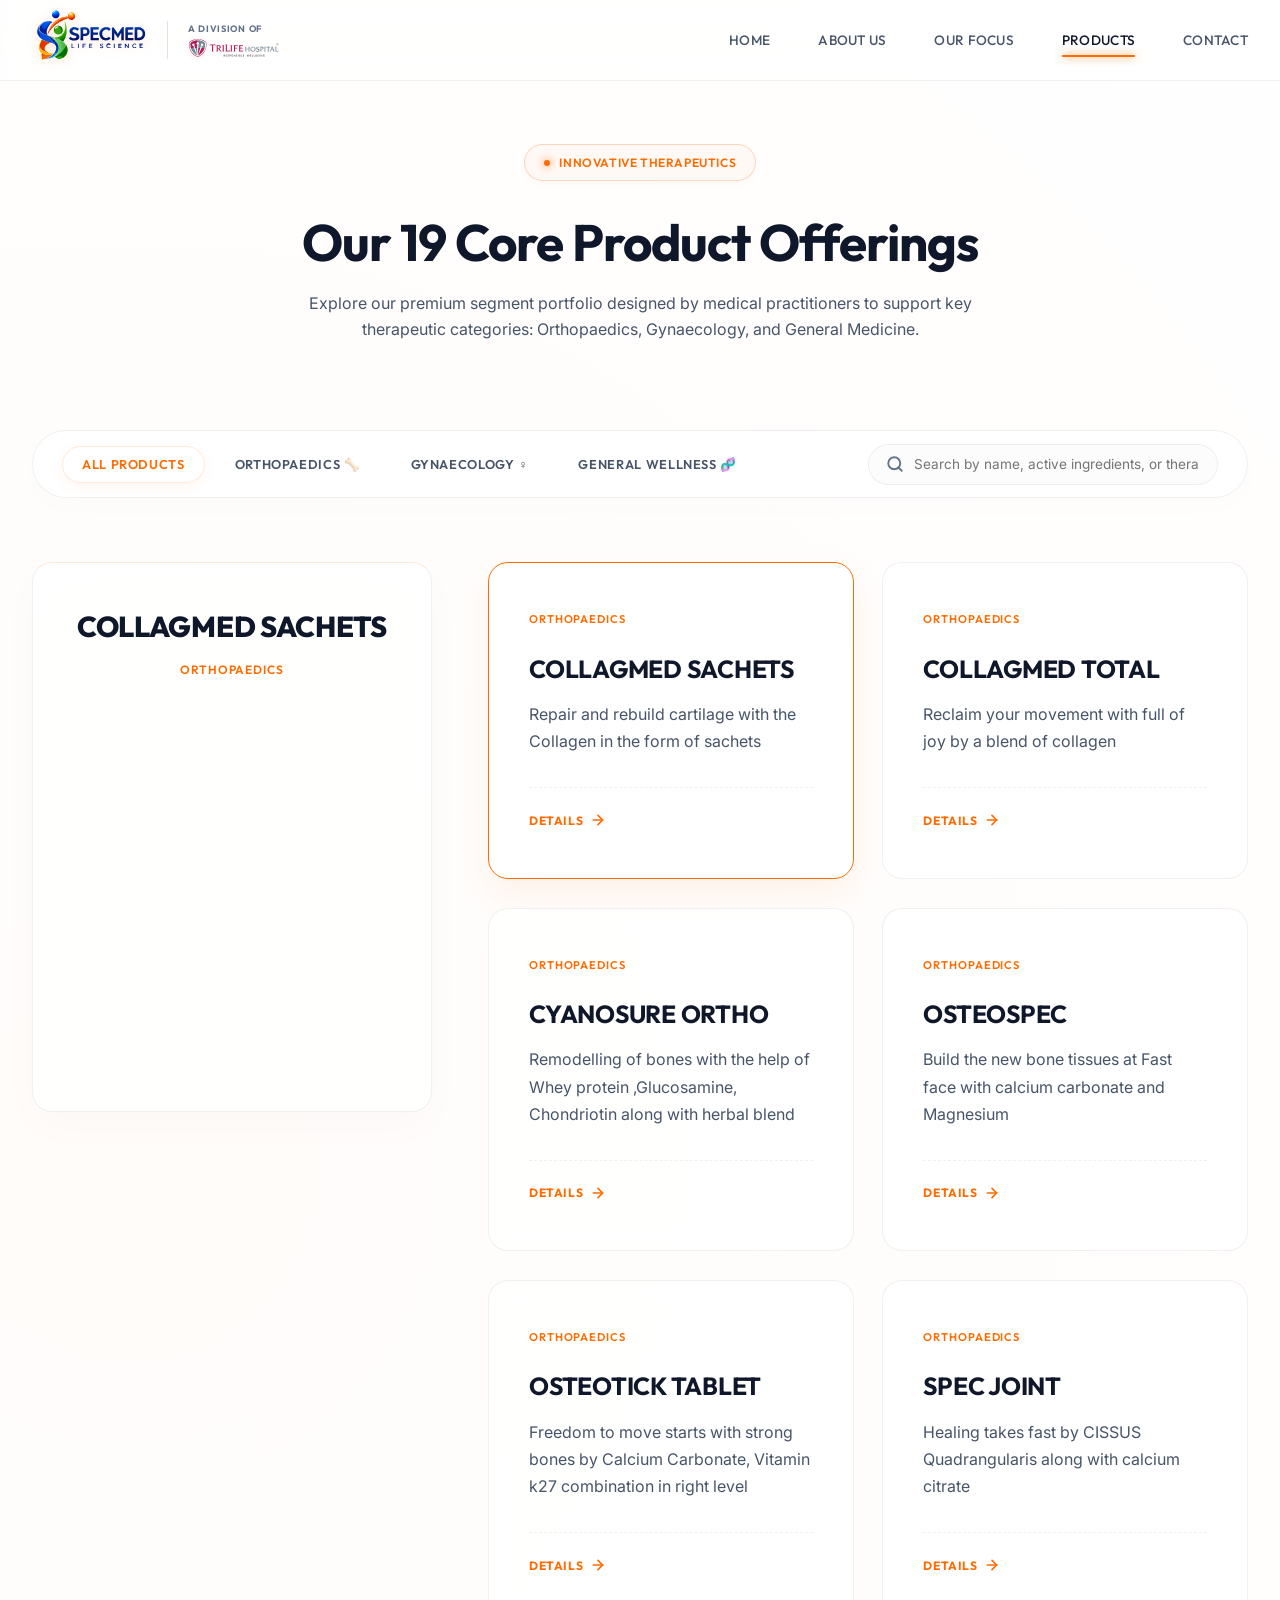
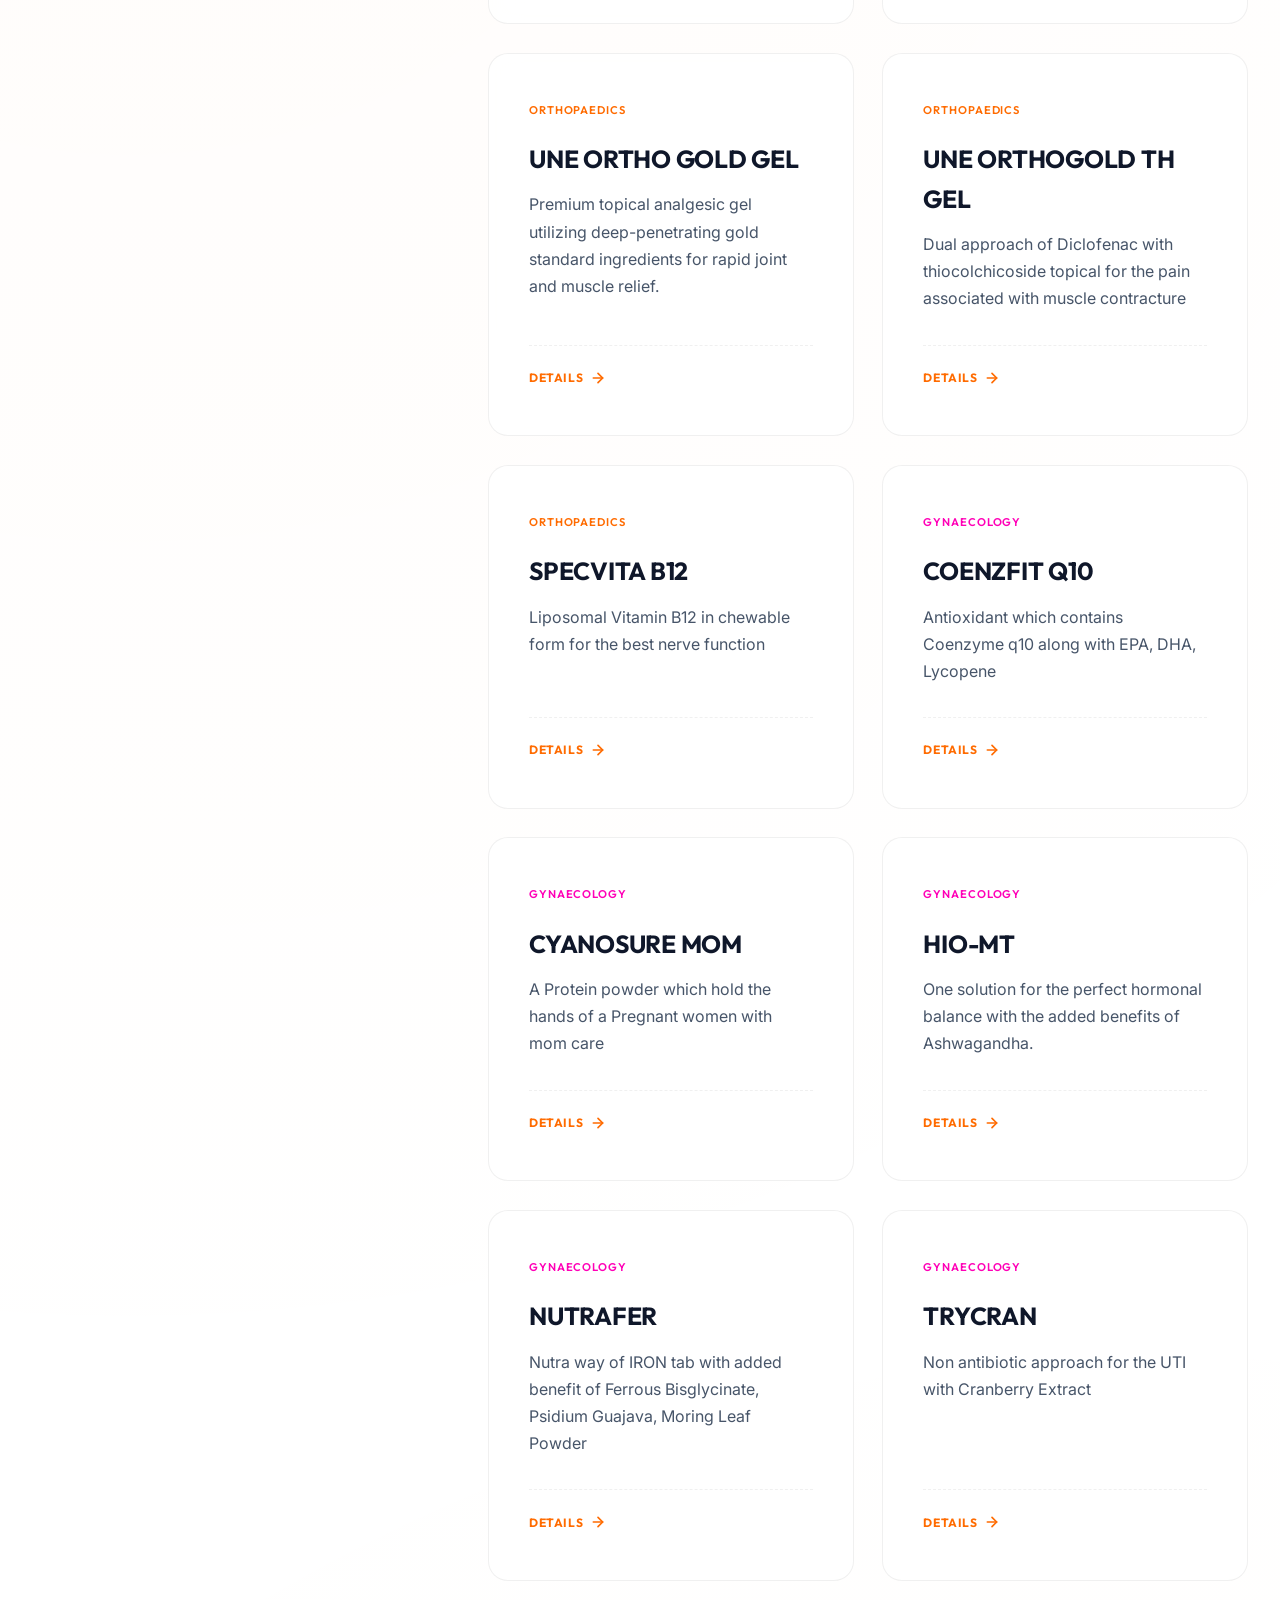
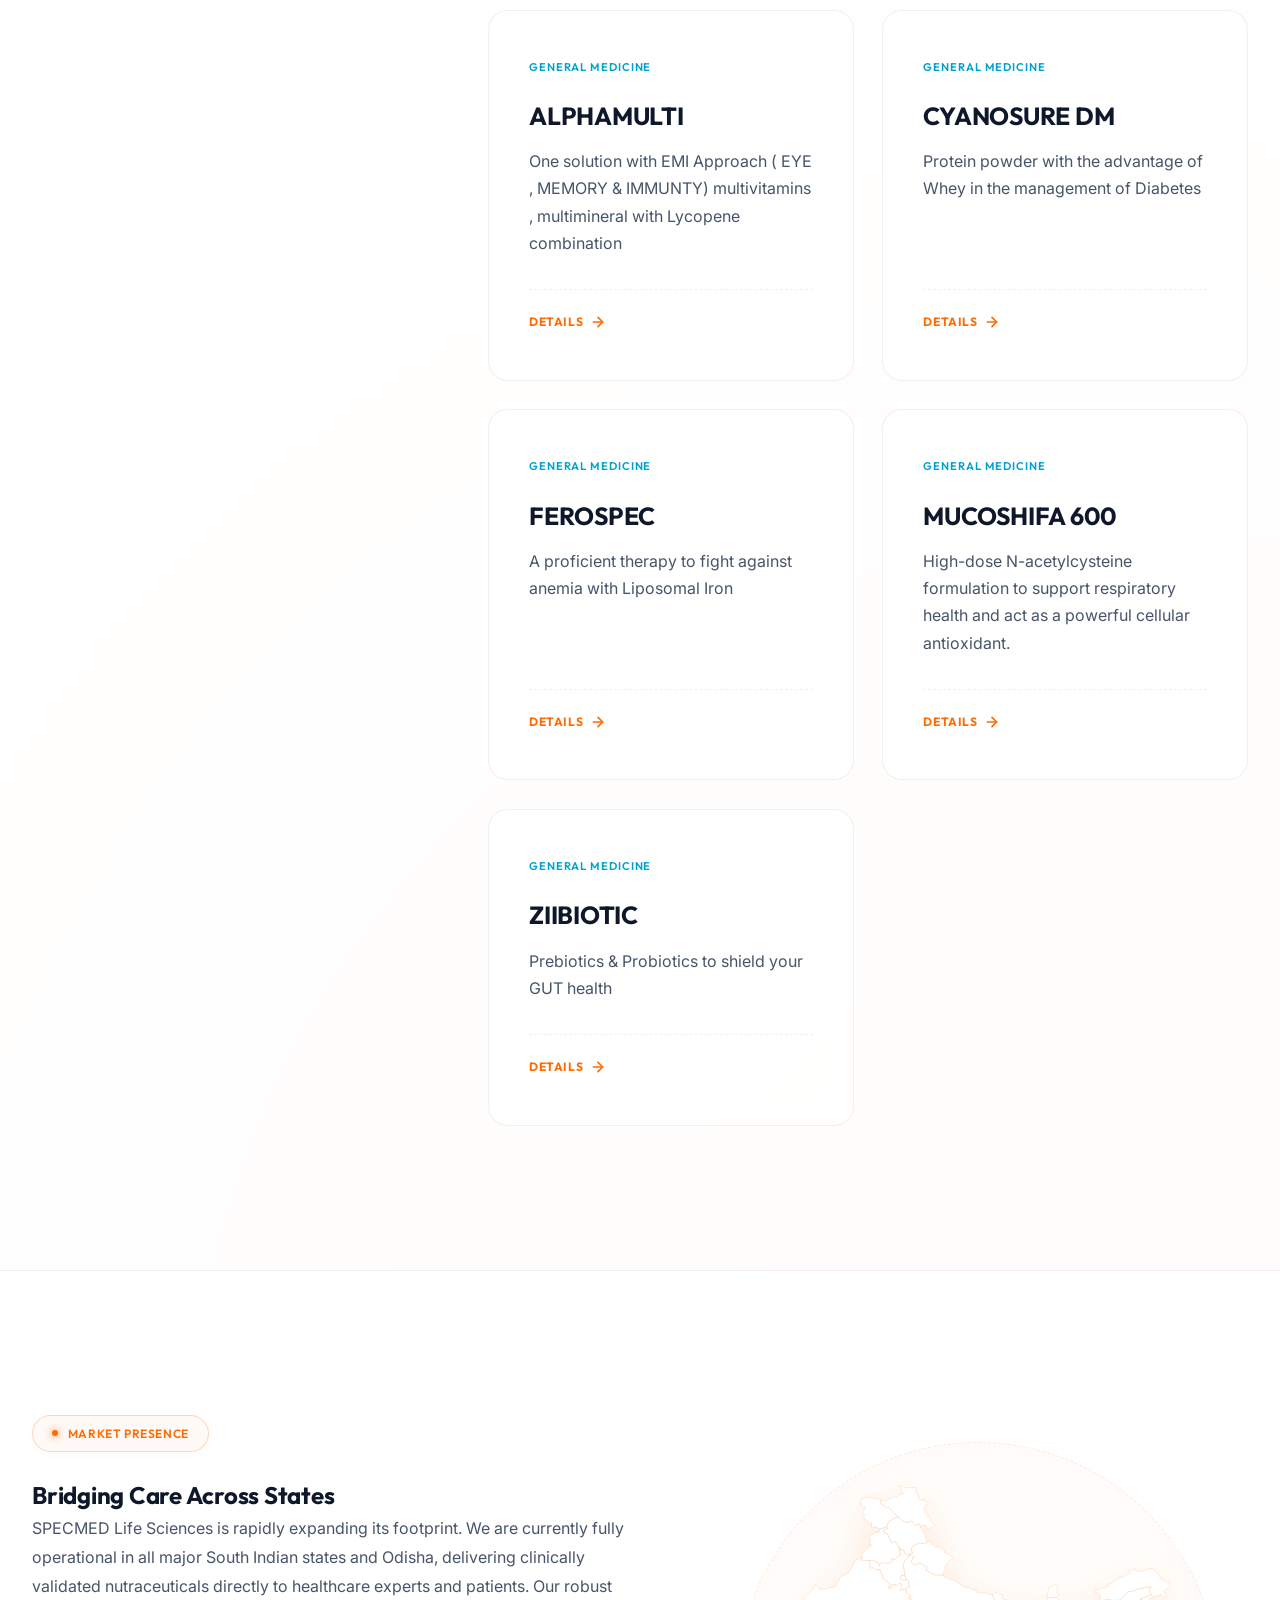
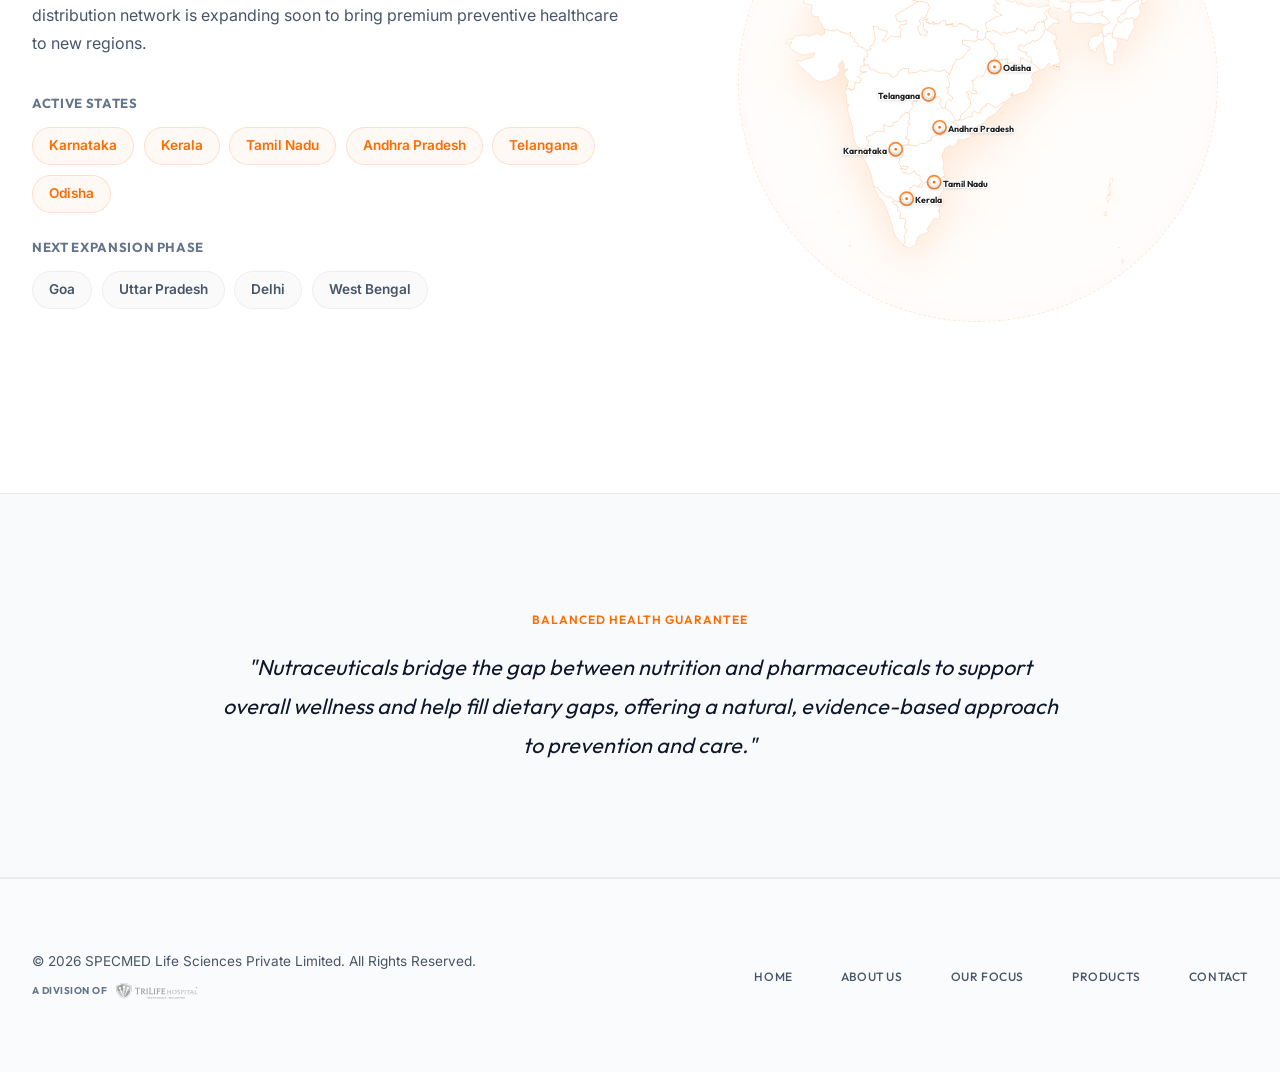
==== commit a2ee642c: "Update Content: Bulk replace 17 product descriptions" ====
--- a/products.html
+++ b/products.html
@@ -96,7 +96,7 @@
                             <span class="product-cat-tag">Orthopaedics</span>
                             <div class="product-info">
                                 <h4 class="product-title">COLLAGMED SACHETS</h4>
-                                <p class="product-desc">High-potency collagen peptide supplement formulated to rebuild cartilage matrix and support joint mobility.</p>
+                                <p class="product-desc">Repair and rebuild cartilage with the Collagen in the form of sachets</p>
                             </div>
                             <div class="product-footer">
                                 <a href="contact.html" class="product-link">
@@ -111,7 +111,7 @@
                             <span class="product-cat-tag">Orthopaedics</span>
                             <div class="product-info">
                                 <h4 class="product-title">COLLAGMED TOTAL</h4>
-                                <p class="product-desc">Comprehensive joint-health formula combining collagen, glucosamine, and chondroitin for advanced structural support.</p>
+                                <p class="product-desc">Reclaim your movement with full of joy by a blend of collagen</p>
                             </div>
                             <div class="product-footer">
                                 <a href="contact.html" class="product-link">
@@ -126,7 +126,7 @@
                             <span class="product-cat-tag">Orthopaedics</span>
                             <div class="product-info">
                                 <h4 class="product-title">CYANOSURE ORTHO</h4>
-                                <p class="product-desc">Clinical calcium and Vitamin D3 complex optimized for maximum bone mineral density and skeletal strength.</p>
+                                <p class="product-desc">Remodelling of bones with the help of Whey protein ,Glucosamine, Chondriotin along with herbal blend</p>
                             </div>
                             <div class="product-footer">
                                 <a href="contact.html" class="product-link">
@@ -141,7 +141,7 @@
                             <span class="product-cat-tag">Orthopaedics</span>
                             <div class="product-info">
                                 <h4 class="product-title">OSTEOSPEC</h4>
-                                <p class="product-desc">Advanced formulation targeting bone remodeling, matrix calcification, and preventative osteoporosis therapy.</p>
+                                <p class="product-desc">Build the new bone tissues at Fast face with calcium carbonate and Magnesium</p>
                             </div>
                             <div class="product-footer">
                                 <a href="contact.html" class="product-link">
@@ -156,7 +156,7 @@
                             <span class="product-cat-tag">Orthopaedics</span>
                             <div class="product-info">
                                 <h4 class="product-title">OSTEOTICK TABLET</h4>
-                                <p class="product-desc">Synergistic blend of essential bone minerals and active vitamins for sustained bone health and fracture prevention.</p>
+                                <p class="product-desc">Freedom to move starts with strong bones by Calcium Carbonate, Vitamin k27 combination in right level</p>
                             </div>
                             <div class="product-footer">
                                 <a href="contact.html" class="product-link">
@@ -171,7 +171,7 @@
                             <span class="product-cat-tag">Orthopaedics</span>
                             <div class="product-info">
                                 <h4 class="product-title">SPEC JOINT</h4>
-                                <p class="product-desc">Joint lubrication formula designed to reduce stiffness, alleviate friction, and support cellular cartilage repair.</p>
+                                <p class="product-desc">Healing takes fast by CISSUS Quadrangularis along with calcium citrate</p>
                             </div>
                             <div class="product-footer">
                                 <a href="contact.html" class="product-link">
@@ -201,7 +201,7 @@
                             <span class="product-cat-tag">Orthopaedics</span>
                             <div class="product-info">
                                 <h4 class="product-title">UNE ORTHOGOLD TH GEL</h4>
-                                <p class="product-desc">Advanced thermogenic topical gel targeting localized joint inflammation and enhancing blood flow to affected areas.</p>
+                                <p class="product-desc">Dual approach of Diclofenac with thiocolchicoside topical for the pain associated with muscle contracture</p>
                             </div>
                             <div class="product-footer">
                                 <a href="contact.html" class="product-link">
@@ -218,7 +218,7 @@
                             <span class="product-cat-tag">Orthopaedics</span>
                             <div class="product-info">
                                 <h4 class="product-title">SPECVITA  B12</h4>
-                                <p class="product-desc">High-potency Vitamin B12 supplement to support cognitive function, nerve cell health, and red blood cell production.</p>
+                                <p class="product-desc">Liposomal Vitamin B12 in chewable form for the best nerve function</p>
                             </div>
                             <div class="product-footer">
                                 <a href="contact.html" class="product-link">
@@ -233,7 +233,7 @@
                             <span class="product-cat-tag">Gynaecology</span>
                             <div class="product-info">
                                 <h4 class="product-title">COENZFIT Q10</h4>
-                                <p class="product-desc">High-purity Coenzyme Q10 optimized with micronutrients to support cellular energy, fertility, and ovarian health.</p>
+                                <p class="product-desc">Antioxidant which contains Coenzyme q10 along with EPA, DHA, Lycopene</p>
                             </div>
                             <div class="product-footer">
                                 <a href="contact.html" class="product-link">
@@ -248,7 +248,7 @@
                             <span class="product-cat-tag">Gynaecology</span>
                             <div class="product-info">
                                 <h4 class="product-title">CYANOSURE MOM</h4>
-                                <p class="product-desc">Complete prenatal nutrient matrix formulated for maternal wellness and healthy foetal development.</p>
+                                <p class="product-desc">A Protein powder which hold the hands of a Pregnant women with mom care</p>
                             </div>
                             <div class="product-footer">
                                 <a href="contact.html" class="product-link">
@@ -263,7 +263,7 @@
                             <span class="product-cat-tag">Gynaecology</span>
                             <div class="product-info">
                                 <h4 class="product-title">HIO-MT</h4>
-                                <p class="product-desc">Specialty gynaecological formulation designed to support hormonal balance, regulate cycles, and manage PCOD symptoms.</p>
+                                <p class="product-desc">One solution for the perfect hormonal balance with the added benefits of Ashwagandha.</p>
                             </div>
                             <div class="product-footer">
                                 <a href="contact.html" class="product-link">
@@ -278,7 +278,7 @@
                             <span class="product-cat-tag">Gynaecology</span>
                             <div class="product-info">
                                 <h4 class="product-title">NUTRAFER</h4>
-                                <p class="product-desc">Liposomal iron supplement with folic acid, designed for maximum absorption and prevention of gestational anaemia.</p>
+                                <p class="product-desc">Nutra way of IRON tab with added benefit of Ferrous Bisglycinate, Psidium Guajava, Moring Leaf Powder</p>
                             </div>
                             <div class="product-footer">
                                 <a href="contact.html" class="product-link">
@@ -295,7 +295,7 @@
                             <span class="product-cat-tag">Gynaecology</span>
                             <div class="product-info">
                                 <h4 class="product-title">TRYCRAN</h4>
-                                <p class="product-desc">Natural cranberry extract and D-Mannose blend optimized for urinary tract health and infection prevention.</p>
+                                <p class="product-desc">Non antibiotic approach for the UTI with Cranberry Extract</p>
                             </div>
                             <div class="product-footer">
                                 <a href="contact.html" class="product-link">
@@ -310,7 +310,7 @@
                             <span class="product-cat-tag">General Medicine</span>
                             <div class="product-info">
                                 <h4 class="product-title">ALPHAMULTI</h4>
-                                <p class="product-desc">Comprehensive daily multivitamin and antioxidant blend to support immunity, energy, and cellular vitality.</p>
+                                <p class="product-desc">One solution with EMI Approach ( EYE , MEMORY & IMMUNTY) multivitamins , multimineral with Lycopene combination</p>
                             </div>
                             <div class="product-footer">
                                 <a href="contact.html" class="product-link">
@@ -325,7 +325,7 @@
                             <span class="product-cat-tag">General Medicine</span>
                             <div class="product-info">
                                 <h4 class="product-title">CYANOSURE DM</h4>
-                                <p class="product-desc">Specialized diabetic-support formula featuring key micronutrients to help regulate blood glucose levels.</p>
+                                <p class="product-desc">Protein powder with the advantage of Whey in the management of Diabetes</p>
                             </div>
                             <div class="product-footer">
                                 <a href="contact.html" class="product-link">
@@ -340,7 +340,7 @@
                             <span class="product-cat-tag">General Medicine</span>
                             <div class="product-info">
                                 <h4 class="product-title">FEROSPEC</h4>
-                                <p class="product-desc">Highly bioavailable iron formulation designed to treat nutritional deficiency and boost red blood cell count.</p>
+                                <p class="product-desc">A proficient therapy to fight against anemia with Liposomal Iron</p>
                             </div>
                             <div class="product-footer">
                                 <a href="contact.html" class="product-link">
@@ -370,7 +370,7 @@
                             <span class="product-cat-tag">General Medicine</span>
                             <div class="product-info">
                                 <h4 class="product-title">ZIIBIOTIC</h4>
-                                <p class="product-desc">Multi-strain probiotic system designed to rebuild intestinal flora, improve digestion, and support gut immunity.</p>
+                                <p class="product-desc">Prebiotics & Probiotics to shield your GUT health</p>
                             </div>
                             <div class="product-footer">
                                 <a href="contact.html" class="product-link">
--- a/styles.css
+++ b/styles.css
@@ -1248,6 +1248,7 @@
 }
 
 .product-custom-photo-inner {
+    position: relative;
     display: flex;
     justify-content: center;
     align-items: center;
@@ -1258,17 +1259,22 @@
 }
 
 #product-custom-photo {
-    max-height: 295px;
-    max-width: 240px;
-    width: auto;
+    position: absolute;
+    top: 50%;
+    left: 50%;
+    margin-top: -295px;
+    margin-left: -240px;
+    height: 590px;
+    width: 480px;
+    max-height: none;
+    max-width: none;
     object-fit: contain;
     filter: brightness(1.02) contrast(1.04) saturate(1.02) 
             drop-shadow(0 15px 30px rgba(15, 23, 42, 0.08)) 
             drop-shadow(0 4px 12px rgba(15, 23, 42, 0.03));
     border-radius: 8px;
     image-rendering: -webkit-optimize-contrast;
-    transition: transform 0.3s cubic-bezier(0.25, 0.46, 0.45, 0.94);
-    transform-origin: center center;
+    will-change: transform;
 }
 
 @keyframes floatProductImage {
@@ -1291,20 +1297,15 @@
     background: var(--bg-glass);
     border: 1px solid var(--border-glass);
     border-radius: var(--border-radius-md);
-    padding: 2.5rem 2rem;
+    padding: 3rem 2.5rem;
     backdrop-filter: blur(15px);
-    -webkit-backdrop-filter: blur(15px);
+    transition: var(--transition-normal);
+    position: relative;
+    overflow: visible; /* to allow the massive hover zoom to escape if needed */
+    cursor: pointer;
     display: flex;
     flex-direction: column;
     justify-content: space-between;
-    min-height: 340px;
-    cursor: pointer;
-    transition: border-color 0.6s cubic-bezier(0.16, 1, 0.3, 1), 
-                box-shadow 0.6s cubic-bezier(0.16, 1, 0.3, 1), 
-                background 0.6s cubic-bezier(0.16, 1, 0.3, 1), 
-                transform 0.6s cubic-bezier(0.16, 1, 0.3, 1);
-    border-top: 1px solid rgba(255, 107, 0, 0.08);
-    box-shadow: 0 10px 30px rgba(0,0,0,0.01);
 }
 
 /* Category-specific card highlights */
@@ -1367,15 +1368,21 @@
 }
 
 .product-title {
-    font-size: 1.35rem;
+    font-size: 1.55rem;
     font-weight: 700;
     margin-bottom: 0.8rem;
     letter-spacing: -0.01em;
     transition: var(--transition-fast);
+    color: var(--text-primary);
 }
 
 .product-card:hover .product-title {
-    color: var(--clr-orange);
+    font-size: 1.55rem;
+    font-weight: 700;
+    margin-bottom: 0.8rem;
+    letter-spacing: -0.01em;
+    transition: var(--transition-fast);
+    color: var(--text-primary);
 }
 
 .product-info img {
@@ -1398,10 +1405,10 @@
 }
 
 .product-desc {
-    font-size: 0.85rem;
+    font-size: 1rem;
     color: var(--text-secondary);
-    line-height: 1.6;
-    margin-bottom: 1.8rem;
+    line-height: 1.7;
+    margin-bottom: 2rem;
 }
 
 .product-footer {
@@ -1738,8 +1745,23 @@
     }
     
     #product-custom-photo {
-        max-height: 280px;
-    }
+    position: absolute;
+    top: 50%;
+    left: 50%;
+    margin-top: -295px;
+    margin-left: -240px;
+    height: 590px;
+    width: 480px;
+    max-height: none;
+    max-width: none;
+    object-fit: contain;
+    filter: brightness(1.02) contrast(1.04) saturate(1.02) 
+            drop-shadow(0 15px 30px rgba(15, 23, 42, 0.08)) 
+            drop-shadow(0 4px 12px rgba(15, 23, 42, 0.03));
+    border-radius: 8px;
+    image-rendering: -webkit-optimize-contrast;
+    will-change: transform;
+}
     
     .product-grid-right {
         grid-template-columns: repeat(2, 1fr);
@@ -3013,3 +3035,5 @@
 
 
 
+
+
